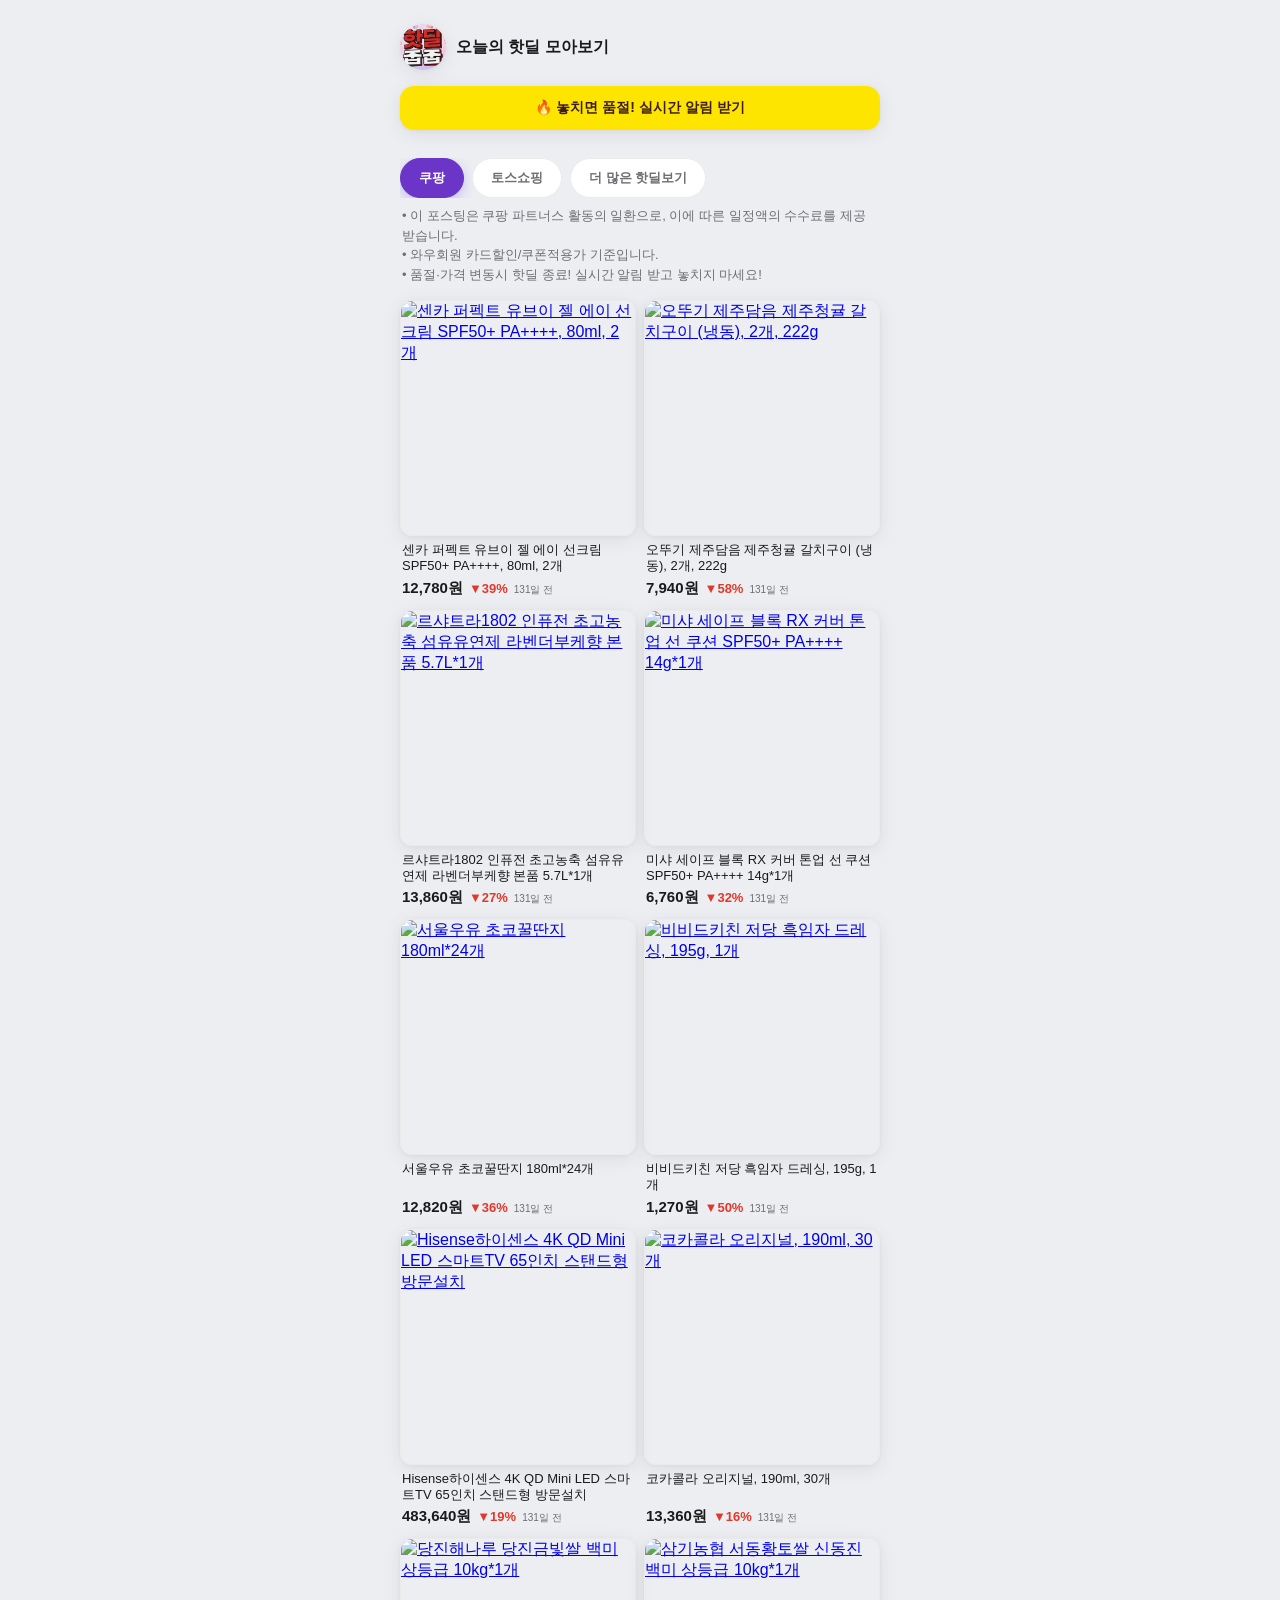
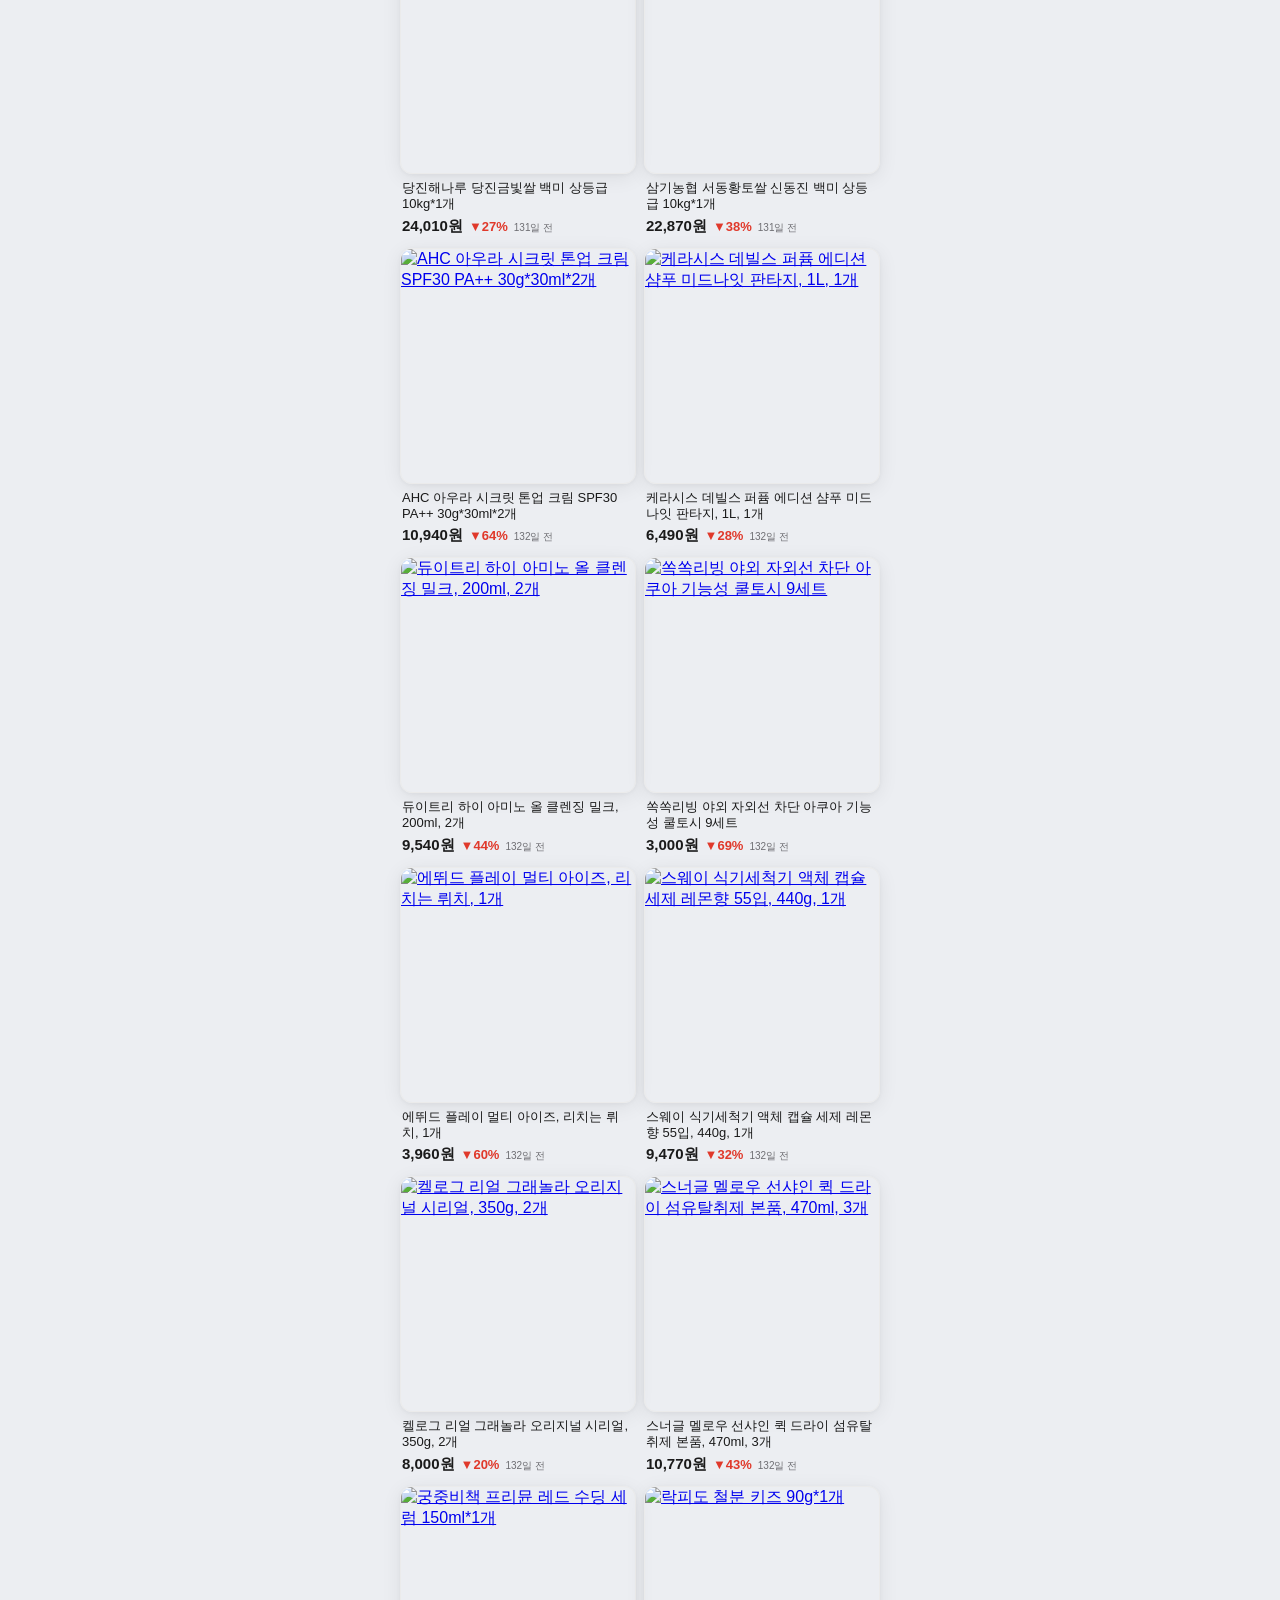
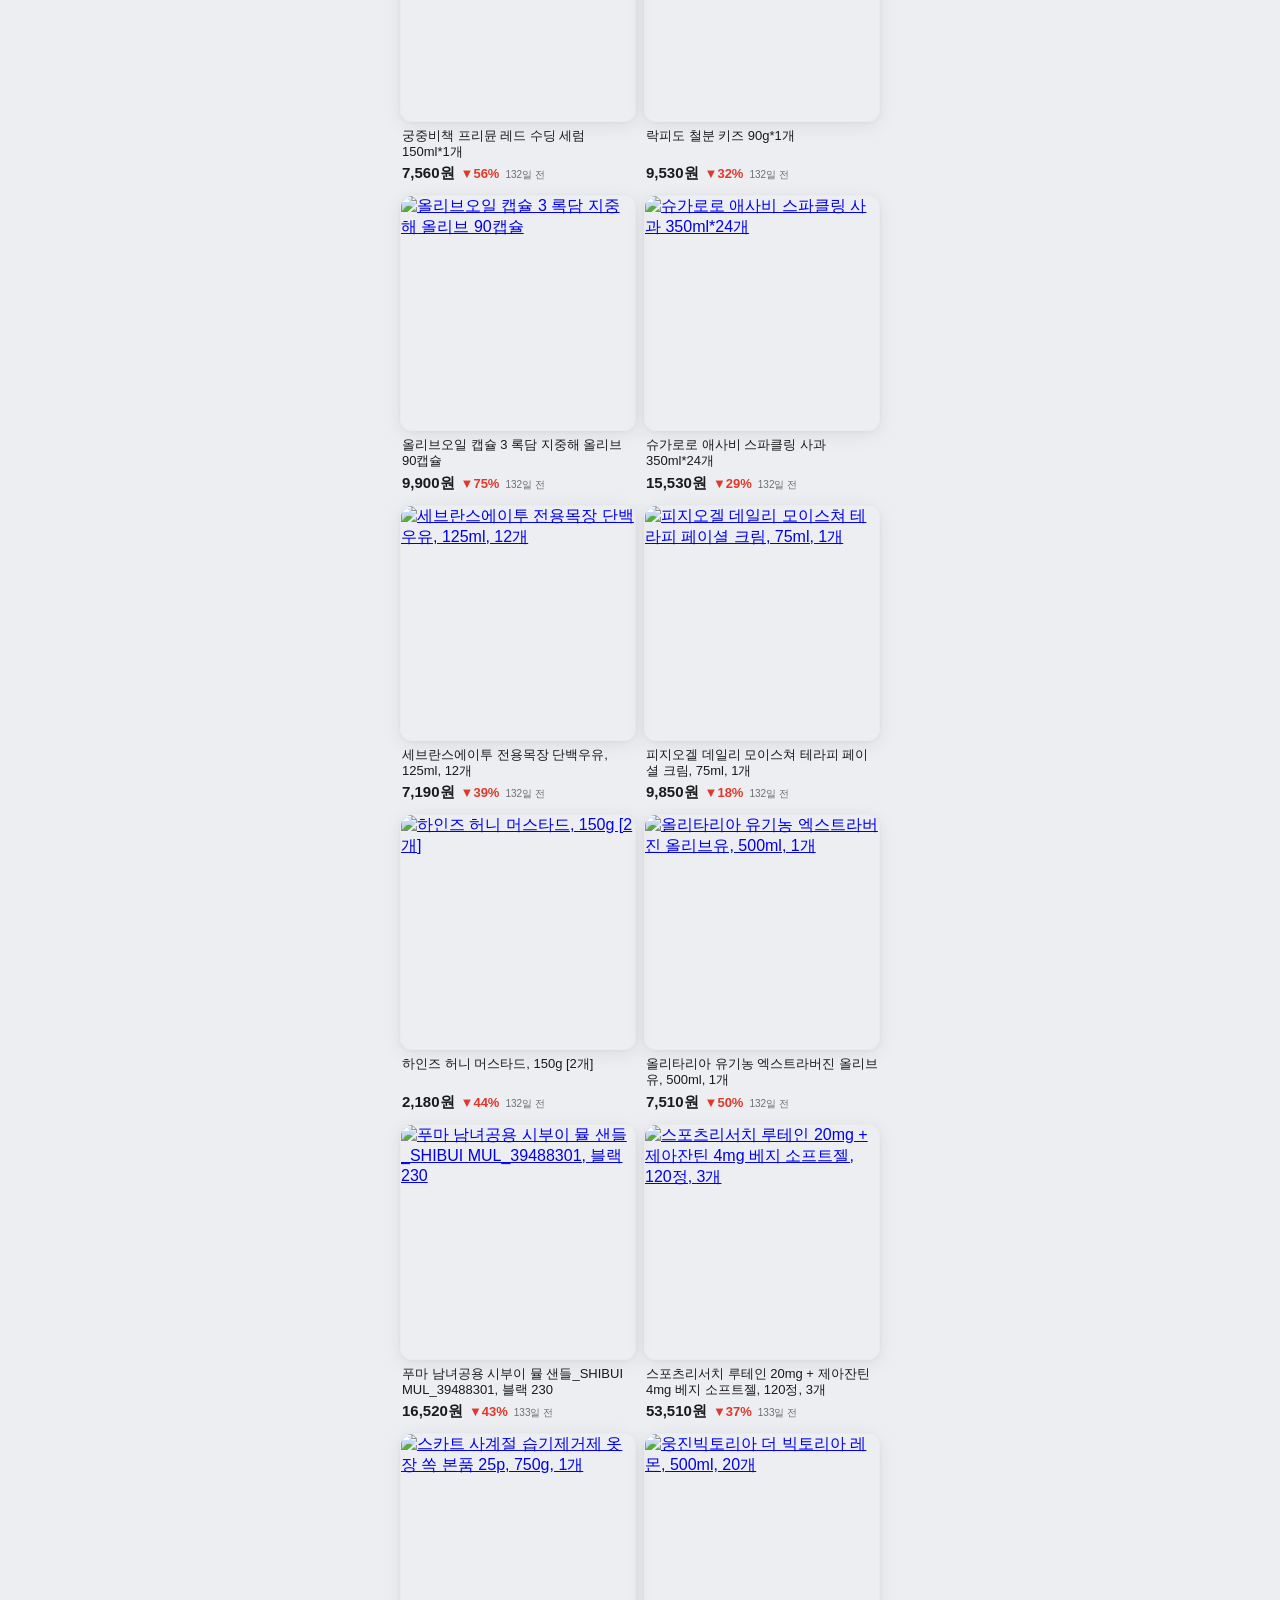
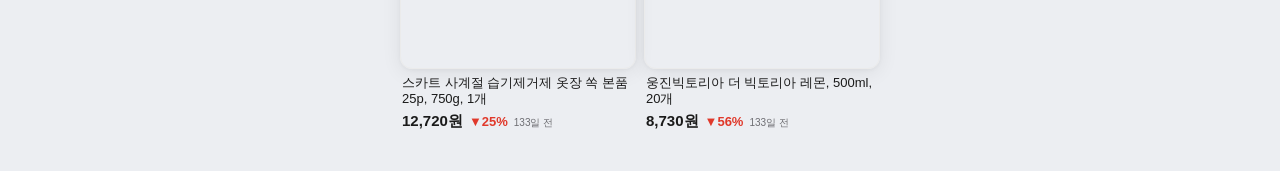
==== index.html @ 0407b3f1 "프로필 아바타 이미지 표시 안 되는 회귀 수정: sanitizeUrl이 상대경로 차단하던 문제 오늘 배포한 XSS 방어 함수(sanitizeUrl)가 절대 URL(http/http" ====
<!DOCTYPE html>
<html lang="ko">
<head>
<meta charset="UTF-8" />
<meta name="viewport" content="width=device-width, initial-scale=1" />
<script>
  // 카카오톡 인앱 브라우저는 target="_blank"를 무시하고 같은 화면에서 이동시켜, 상품 링크를
  // 눌렀다 돌아오면 링크트리가 아니라 토스/쿠팡 중간 페이지가 남아있는 문제가 있음(인앱 브라우저
  // 자체의 제약, target=_blank로는 해결 불가). 카톡 안에서 열렸으면 즉시 외부 브라우저로 이동시켜
  // 우회 — 외부 브라우저에서는 상품 링크가 정상적으로 새 탭에서 열려 이 페이지가 그대로 유지됨.
  (function () {
    var ua = navigator.userAgent.toLowerCase();
    if (ua.indexOf("kakaotalk") === -1) return;
    var url = location.href;
    if (/iphone|ipad|ipod/.test(ua)) {
      location.href = "kakaotalk://web/openExternal?url=" + encodeURIComponent(url);
    } else {
      location.href = "intent://" + url.replace(/^https?:\/\//, "") + "#Intent;scheme=https;end";
    }
  })();
</script>
<title>🔥 오늘의 핫딜 모아보기 🔥</title>
<meta name="description" content="품절·가격 변동시 핫딜 종료!" />
<meta name="google-site-verification" content="6t9J30u7yTvOGZKe74WqyAVfSh2fBE6YAcp54XRtedM" />
<meta property="og:type" content="website" />
<meta property="og:title" content="🔥 오늘의 핫딜 모아보기 🔥" />
<meta property="og:description" content="품절·가격 변동시 핫딜 종료!" />
<meta property="og:url" content="https://hotdeal-fairy.github.io/hotdeal/" />
<meta property="og:image" content="https://hotdeal-fairy.github.io/hotdeal/images/og-image.jpg?v=2" />
<!-- style.css 수정 시마다 ?v= 뒤 숫자를 올려 브라우저 캐시 무효화 (별도 빌드 단계가 없는 정적 사이트라 수동 관리) -->
<link rel="stylesheet" href="style.css?v=8" />
</head>
<body>

<main>
  <div class="profile" id="profile"></div>

  <div id="openchat"></div>

  <div id="banners"></div>

  <div class="mall-tabs" id="mall-tabs"></div>
  <p class="mall-disclosure" id="mall-disclosure"></p>
  <div id="products"></div>

  <p class="status" id="status" hidden>불러오는 중 문제가 발생했어요.</p>
</main>

<script>
  fetch("data.json")
    .then((res) => res.json())
    .then(render)
    .catch(() => {
      document.getElementById("status").hidden = false;
    });

  // data.json의 상품명 등은 카카오톡 채팅 원문에서 그대로 파싱된 값이라(운영자가 직접
  // 입력하는 값이 아님) 악의적인 참여자가 "<img src=x onerror=...>" 같은 마크업을 상품명에
  // 섞어 넣으면 그대로 innerHTML에 꽂혀 실행될 수 있었다(저장형 XSS) — 텍스트로 렌더링하는
  // 모든 사용자 유래 필드는 이 함수로 이스케이프한다.
  function escapeHtml(str) {
    return String(str ?? "").replace(/[&<>"']/g, (c) => (
      { "&": "&amp;", "<": "&lt;", ">": "&gt;", '"': "&quot;", "'": "&#39;" }[c]
    ));
  }

  // escapeHtml()은 HTML 특수문자만 막을 뿐 href/src에 들어가는 URL 스킴(javascript: 등)은
  // 막지 못한다 — data.json 값이 전부 외부(쿠팡/토스) 스크래핑 출처라 신뢰할 수 없는 입력으로
  // 취급해야 하므로, http(s):// 또는 프로토콜-상대(//)로 시작하는 값만 통과시키고 그 외(빈
  // 문자열 포함)는 빈 문자열로 치환한다(2026-07-24 전체 프로젝트 감사 중 발견, TW90 XSS
  // 수정의 잔여 갭). href/src에 쓸 때도 escapeHtml과 함께 적용해 속성 탈출까지 방어한다.
  function sanitizeUrl(url) {
    const s = String(url ?? "").trim();
    if (/^(https?:)?\/\//i.test(s)) return s; // 절대경로/프로토콜 상대경로
    if (/^[a-zA-Z][a-zA-Z0-9+.-]*:/.test(s)) return ""; // javascript:/data: 등 위험 스킴 차단
    return s; // 스킴 없는 상대경로("images/profile.jpg" 등, 프로필 아바타 전용)는 안전하므로 허용
  }

  function formatRelativeTime(ts) {
    const diffMin = (Date.now() / 1000 - ts) / 60;
    if (diffMin < 1) return "방금";
    if (diffMin < 60) return `${Math.floor(diffMin)}분 전`;
    const diffHour = diffMin / 60;
    if (diffHour < 24) return `${Math.floor(diffHour)}시간 전`;
    return `${Math.floor(diffHour / 24)}일 전`;
  }

  function render(data) {
    if (data.theme?.accent) {
      document.documentElement.style.setProperty("--accent", data.theme.accent);
    }

    const p = data.profile ?? {};
    document.getElementById("profile").innerHTML = `
      ${
        p.avatar
          ? `<div class="profile-avatar"><img src="${escapeHtml(sanitizeUrl(p.avatar))}" alt="${escapeHtml(p.name)}" /></div>`
          : ""
      }
      <div class="profile-text">
        <h1>${escapeHtml(p.name)}${p.bio ? ` | ${escapeHtml(p.bio)}` : ""}</h1>
      </div>
    `;

    // 오픈채팅방 공지/고정메시지에만 "?src=oc"가 붙은 링크를 걸어두면, 그 채팅방 안에서
    // 들어온 방문자에게는 "이미 있는 채팅방 참여" 버튼을 다시 보여주지 않는다. 그 외
    // 경로(인스타 프로필 등)는 표식 없는 기본 URL을 쓰므로 버튼이 그대로 노출된다.
    const fromOpenChat = new URLSearchParams(location.search).get("src") === "oc";
    const oc = data.openChat ?? {};
    document.getElementById("openchat").innerHTML =
      oc.url && !fromOpenChat
        ? `
        <a class="openchat-button" href="${escapeHtml(sanitizeUrl(oc.url))}" target="_blank" rel="noopener">
          ${escapeHtml(oc.icon ?? "💬")} ${escapeHtml(oc.title ?? "오픈채팅방 참여하기")}
        </a>
      `
        : "";

    document.getElementById("banners").innerHTML = `
      <div class="banner-list">
        ${(data.banners ?? [])
          .map(
            (banner, i) => `
              <a class="banner-card banner-c${(i % 3) + 1}" href="${escapeHtml(sanitizeUrl(banner.url))}" target="_blank" rel="noopener">
                <strong>${escapeHtml(banner.title)}</strong>
                <small>${escapeHtml(banner.description)}</small>
              </a>
            `
          )
          .join("")}
      </div>
    `;

    const malls = data.malls ?? [];

    document.getElementById("mall-tabs").innerHTML = malls
      .map(
        (mall, i) => `
          <button class="mall-tab-btn${i === 0 ? " active" : ""}" data-mall="${escapeHtml(mall.id)}">
            ${escapeHtml(mall.name)}
          </button>
        `
      )
      .join("");

    document.getElementById("mall-tabs").addEventListener("click", (e) => {
      const btn = e.target.closest(".mall-tab-btn");
      if (!btn) return;
      document
        .querySelectorAll(".mall-tab-btn")
        .forEach((b) => b.classList.toggle("active", b === btn));
      renderMall(malls.find((m) => m.id === btn.dataset.mall));
    });

    function renderMall(mall) {
      if (!mall) return;
      document.getElementById("mall-disclosure").textContent = mall.disclosure ?? "";
      document.getElementById("products").innerHTML = `
        <div class="products-grid">
          ${(mall.products ?? [])
            .map(
              (product) => `
              <div class="product-card">
                <a href="${escapeHtml(sanitizeUrl(product.url))}" target="_blank" rel="noopener">
                  <img src="${escapeHtml(sanitizeUrl(product.image))}" alt="${escapeHtml(product.name)}" loading="lazy" referrerpolicy="no-referrer" />
                </a>
                <p class="product-name">${escapeHtml(product.name)}</p>
                <p class="product-price-row">
                  <span class="product-price">${escapeHtml(product.price)}</span>
                  ${
                    product.discount_rate != null
                      ? `<span class="product-discount">▼${escapeHtml(product.discount_rate)}%</span>`
                      : ""
                  }
                  ${
                    product.priceAt
                      ? `<span class="product-price-at">${formatRelativeTime(product._ts)}</span>`
                      : ""
                  }
                </p>
              </div>
            `
            )
            .join("")}
        </div>
      `;
    }

    renderMall(malls[0]);
  }
</script>

<script data-goatcounter="https://hotdeal.goatcounter.com/count" async src="//gc.zgo.at/count.js"></script>
</body>
</html>
---- style.css ----
:root {
  --accent: #6c5ce7;
  --accent-light: #9b59f5;
  --accent-bg: #f0e8ff;
  --yellow: #fee500;
  --yellow-text: #3c1e1e;
  --bg: #eceef2;
  --card-bg: #ffffff;
  --text: #1a1a1a;
  --text-muted: #6e6e73;
  --border: #ebebeb;
  --card-shadow: 0 4px 20px rgba(0, 0, 0, 0.07), 0 1px 4px rgba(0, 0, 0, 0.04);
  --banner-c1: #d97706;
  --banner-c2: #0d9488;
  --banner-c3: #db2777;
  /* 가격은 theme.accent(브랜드색, 상품마다 달라질 수 있음)에 기대지 않고 --text를 그대로
     써서 라이트/다크 어디서나 항상 고대비를 보장한다 — 할인율만 별도 강조색(--discount)을
     쓴다. 라이트/다크 각각 배경 대비가 확보된 색을 별도로 지정(단일 색으로는 두 배경 모두
     만족 못 함, 예: theme.accent #6B35C8는 어두운 카드 배경에서 거의 안 보였음) */
  --discount: #e0392b;
}

@media (prefers-color-scheme: dark) {
  :root {
    --accent-bg: #2a2140;
    --bg: #0e0e10;
    --card-bg: #1c1c1e;
    --text: #f5f5f7;
    --text-muted: #a1a1a6;
    --border: #2c2c2e;
    --card-shadow: 0 4px 20px rgba(0, 0, 0, 0.35), 0 1px 4px rgba(0, 0, 0, 0.2);
    --discount: #ff6b5e;
  }
}

* {
  box-sizing: border-box;
}

body {
  margin: 0;
  min-height: 100vh;
  background: var(--bg);
  color: var(--text);
  font-family: -apple-system, BlinkMacSystemFont, "Apple SD Gothic Neo", "Segoe UI", Pretendard,
    "Noto Sans KR", sans-serif;
  display: flex;
  justify-content: center;
  padding: 24px 16px 40px;
}

main {
  width: 100%;
  max-width: 480px;
}

.profile {
  display: flex;
  align-items: center;
  gap: 10px;
  text-align: left;
  margin-bottom: 16px;
}

.profile-avatar {
  width: 46px;
  height: 46px;
  flex-shrink: 0;
  border-radius: 50%;
  overflow: hidden;
  box-shadow: var(--card-shadow);
}

.profile-avatar img {
  width: 100%;
  height: 100%;
  object-fit: cover;
  display: block;
}

.profile-text {
  flex: 1;
  min-width: 0;
}

.profile h1 {
  font-size: 16px;
  margin: 0;
  font-weight: 700;
  white-space: nowrap;
  overflow: hidden;
  text-overflow: ellipsis;
}

@keyframes cta-breathe {
  0%,
  100% {
    box-shadow: 0 0 0 0 rgba(254, 229, 0, 0.55);
  }
  60% {
    box-shadow: 0 0 0 6px rgba(254, 229, 0, 0);
  }
}

.openchat-button {
  display: flex;
  align-items: center;
  justify-content: center;
  gap: 6px;
  padding: 13px;
  margin-bottom: 12px;
  background: var(--yellow);
  color: var(--yellow-text);
  font-size: 14px;
  font-weight: 700;
  border-radius: 14px;
  text-decoration: none;
  box-shadow: var(--card-shadow);
  transition: transform 0.15s ease;
  animation: cta-breathe 2.2s ease-out infinite;
}

.openchat-button:hover {
  transform: translateY(-2px);
}

.banner-list {
  display: flex;
  flex-direction: column;
  gap: 8px;
  margin-bottom: 16px;
}

.banner-card {
  display: block;
  padding: 10px 14px;
  background: var(--card-bg);
  border-radius: 14px;
  box-shadow: var(--card-shadow);
  border: 1px solid var(--border);
  text-decoration: none;
  color: var(--text);
  border-left: 4px solid var(--accent);
  transition: transform 0.15s ease;
}

.banner-card.banner-c1 {
  border-left-color: var(--banner-c1);
}

.banner-card.banner-c2 {
  border-left-color: var(--banner-c2);
}

.banner-card.banner-c3 {
  border-left-color: var(--banner-c3);
}

.banner-card:hover {
  transform: translateY(-2px);
}

.banner-card strong {
  display: block;
  font-size: 13px;
  font-weight: 700;
  white-space: nowrap;
  overflow: hidden;
  text-overflow: ellipsis;
}

.banner-card small {
  display: block;
  color: var(--text-muted);
  font-size: 11px;
  margin-top: 2px;
  white-space: nowrap;
  overflow: hidden;
  text-overflow: ellipsis;
}

.mall-tabs {
  display: flex;
  gap: 8px;
  margin: 12px 0 0;
  overflow-x: auto;
}

.mall-tab-btn {
  flex-shrink: 0;
  min-height: 40px;
  padding: 0 18px;
  display: inline-flex;
  align-items: center;
  justify-content: center;
  font-size: 13px;
  font-weight: 700;
  color: var(--text-muted);
  background: var(--card-bg);
  border: 1.5px solid var(--border);
  border-radius: 20px;
  cursor: pointer;
  white-space: nowrap;
  font-family: inherit;
  transition: all 0.15s ease;
}

.mall-tab-btn:active {
  transform: scale(0.97);
}

.mall-tab-btn.active {
  color: #fff;
  background: var(--accent);
  border-color: var(--accent);
  box-shadow: 0 4px 12px rgba(108, 92, 231, 0.3);
}

.mall-disclosure {
  font-size: 13px;
  line-height: 1.5;
  color: var(--text-muted);
  margin: 8px 2px 0;
  min-height: 14px;
  white-space: pre-line;
}

.products-grid {
  display: grid;
  grid-template-columns: repeat(2, 1fr);
  column-gap: 8px;
  row-gap: 12px;
  margin-top: 16px;
}

.product-card {
  /* Grid가 같은 행의 카드 높이를 제일 큰 카드에 맞춰 늘리는데(기본 stretch), 늘어난 만큼을
     상품명 영역(flex: 1, 아래)이 흡수하게 해 가격 줄이 항상 그 행의 가장 큰 카드 기준으로
     같은 높이에서 시작하게 한다 — 한 줄짜리 이름끼리만 있는 행은 아예 늘어나지 않아 여백도
     생기지 않는다(행 단위로만 맞추고 페이지 전체에 고정 높이를 강제하지 않음). */
  display: flex;
  flex-direction: column;
}

.product-card a {
  display: block;
  aspect-ratio: 1 / 1;
  border-radius: 12px;
  overflow: hidden;
  box-shadow: var(--card-shadow);
  border: 1px solid var(--border);
}

.product-card img {
  width: 100%;
  height: 100%;
  object-fit: cover;
  display: block;
  transition: transform 0.2s ease;
}

.product-card a:hover img {
  transform: scale(1.04);
}

.product-name {
  margin: 6px 2px 0;
  font-size: 13px;
  font-weight: 500;
  line-height: 1.25;
  flex: 1;
  display: -webkit-box;
  -webkit-line-clamp: 2;
  -webkit-box-orient: vertical;
  overflow: hidden;
}

.product-price-row {
  display: flex;
  flex-wrap: wrap;
  align-items: baseline;
  gap: 2px 6px;
  margin: 4px 2px 0;
}

.product-price {
  font-size: 15px;
  color: var(--text);
  font-weight: 800;
  white-space: nowrap;
}

.product-discount {
  font-size: 13px;
  color: var(--discount);
  font-weight: 800;
  white-space: nowrap;
}

.product-price-at {
  font-size: 10px;
  color: var(--text-muted);
  font-weight: 400;
  white-space: nowrap;
}

.status {
  text-align: center;
  color: var(--text-muted);
  font-size: 14px;
  margin-top: 40px;
}
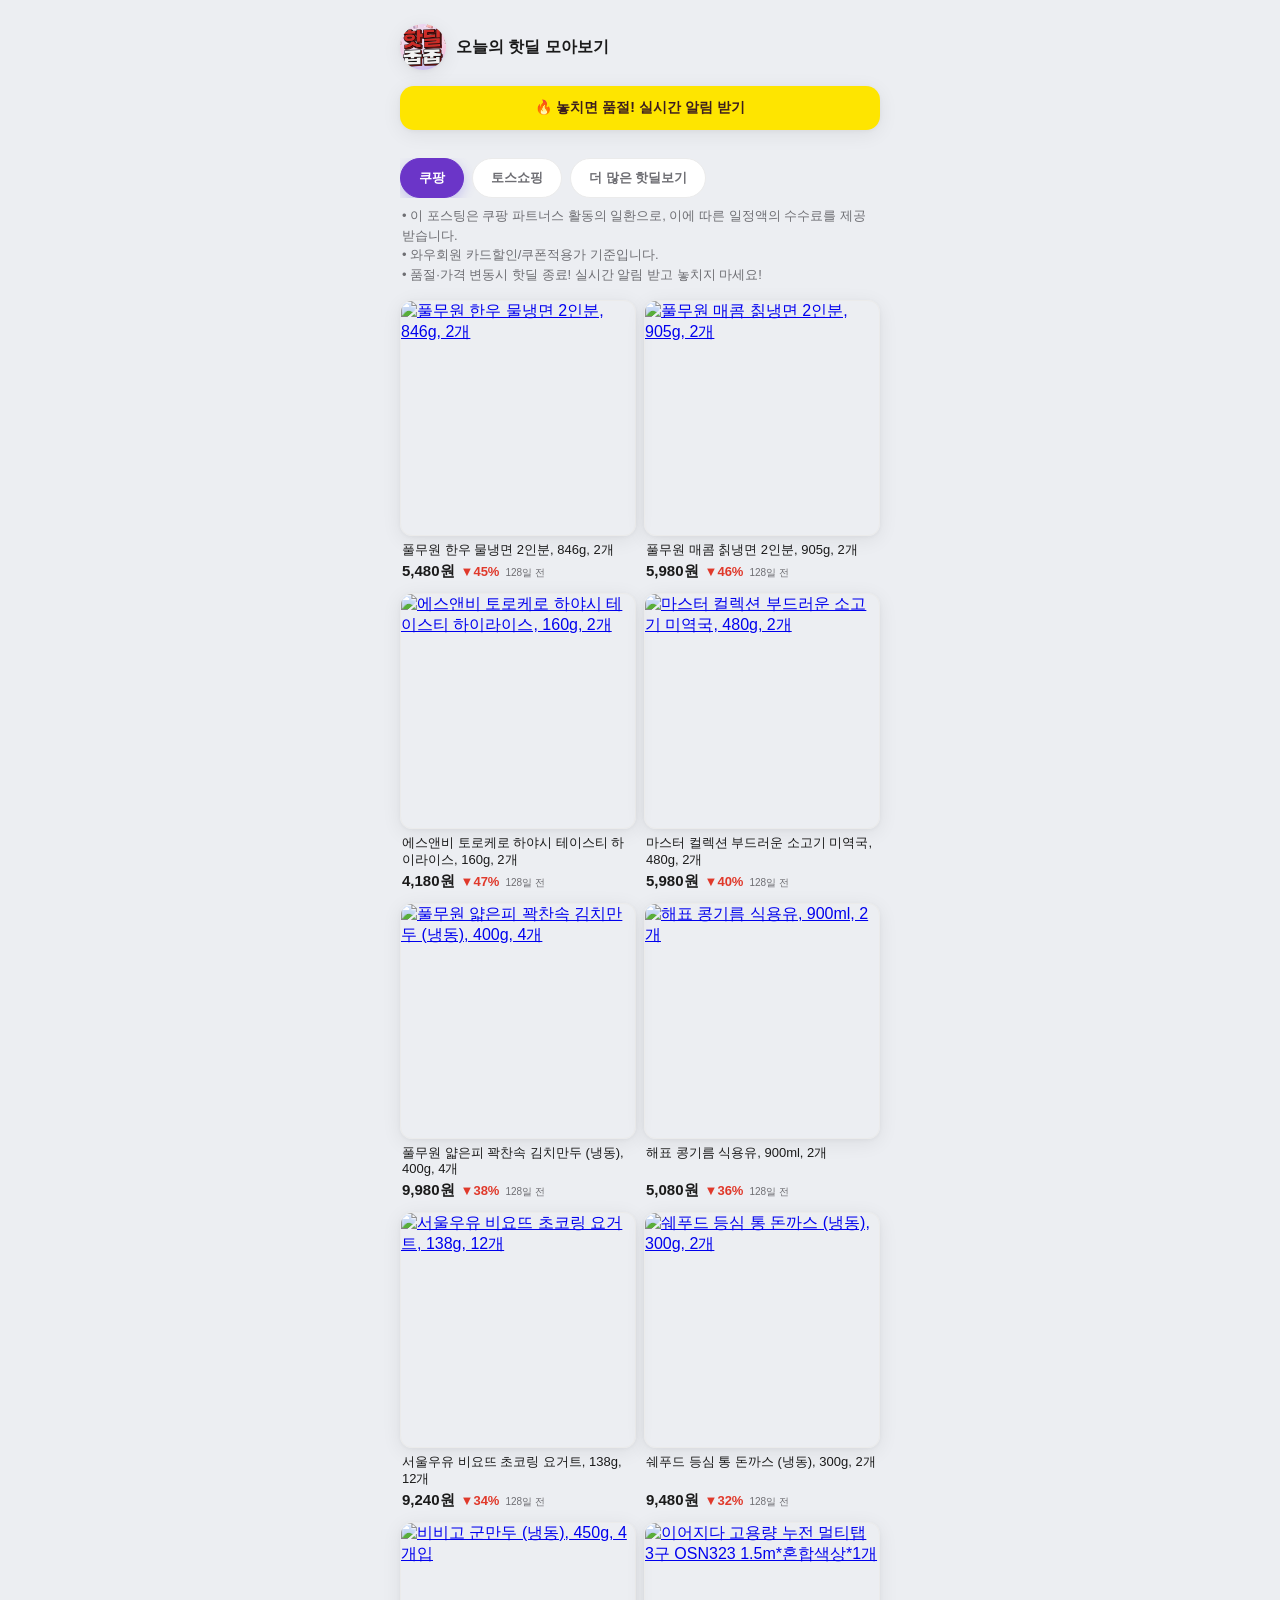
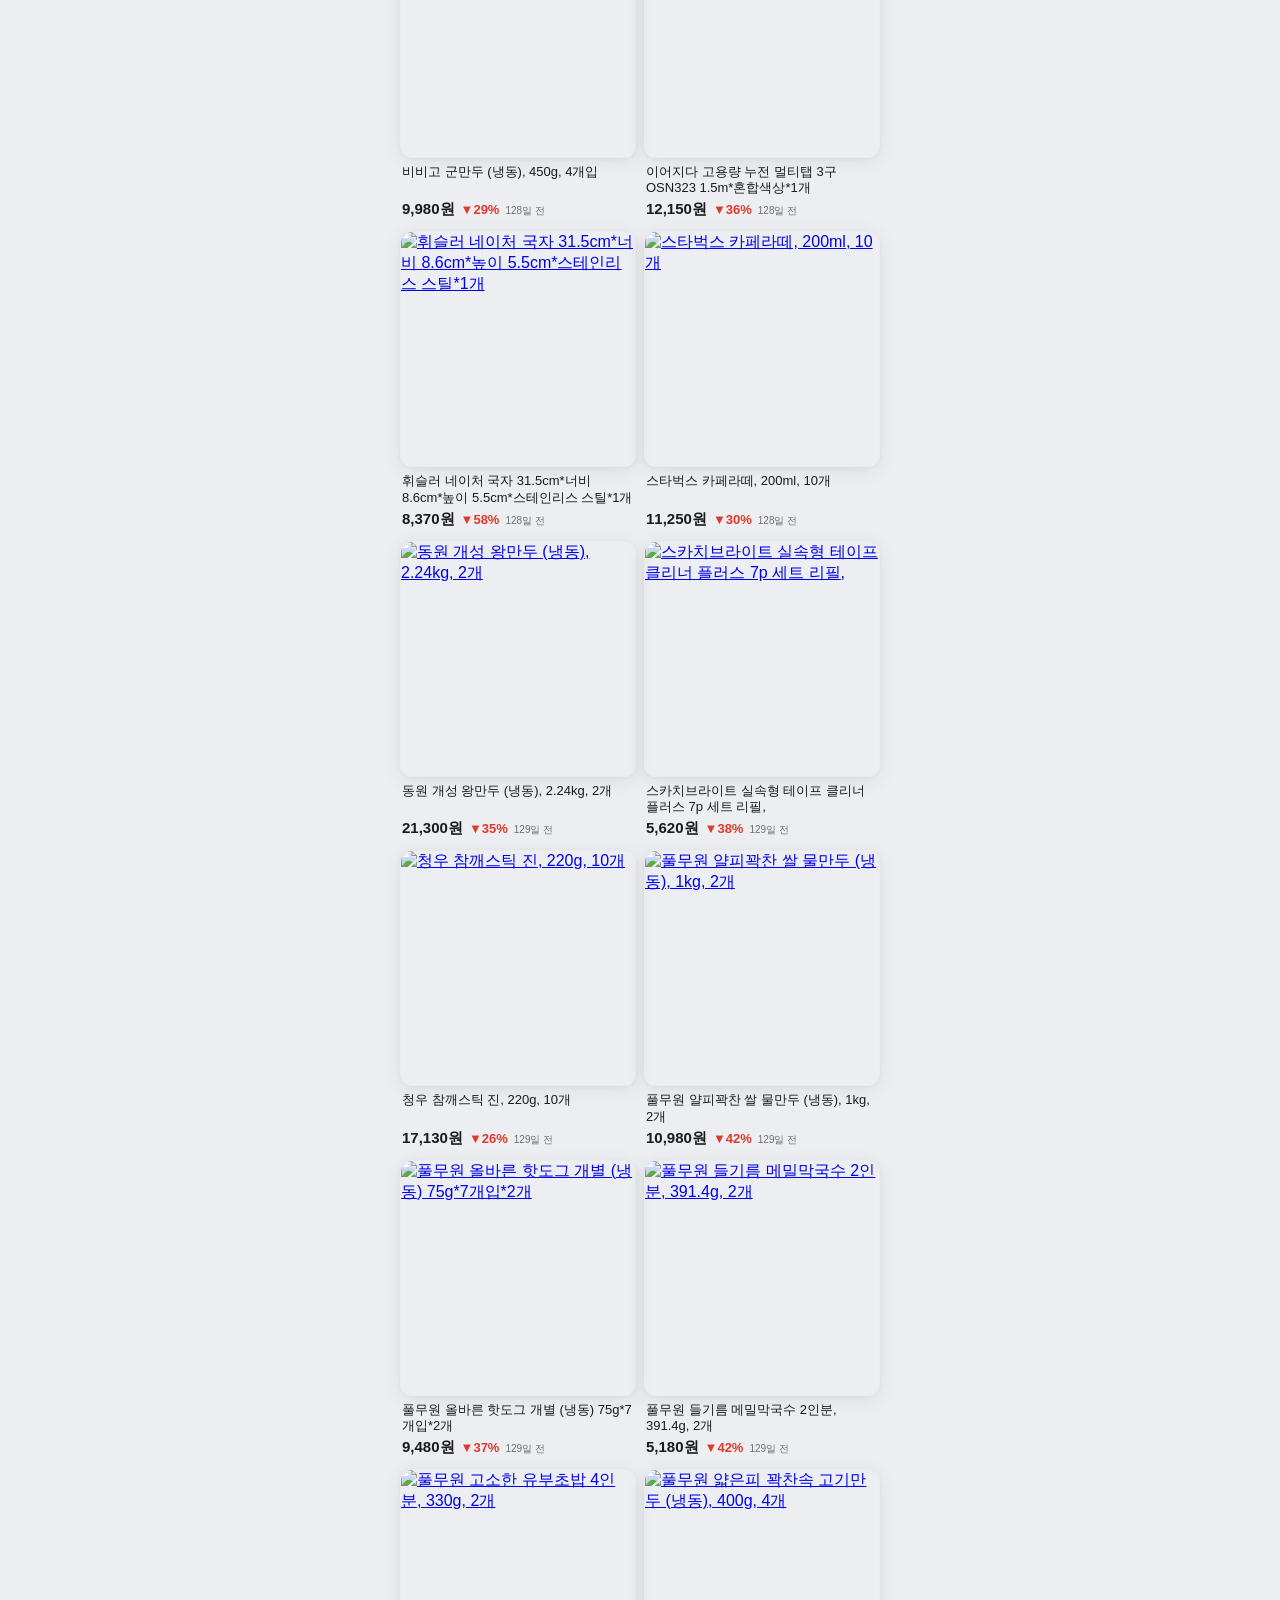
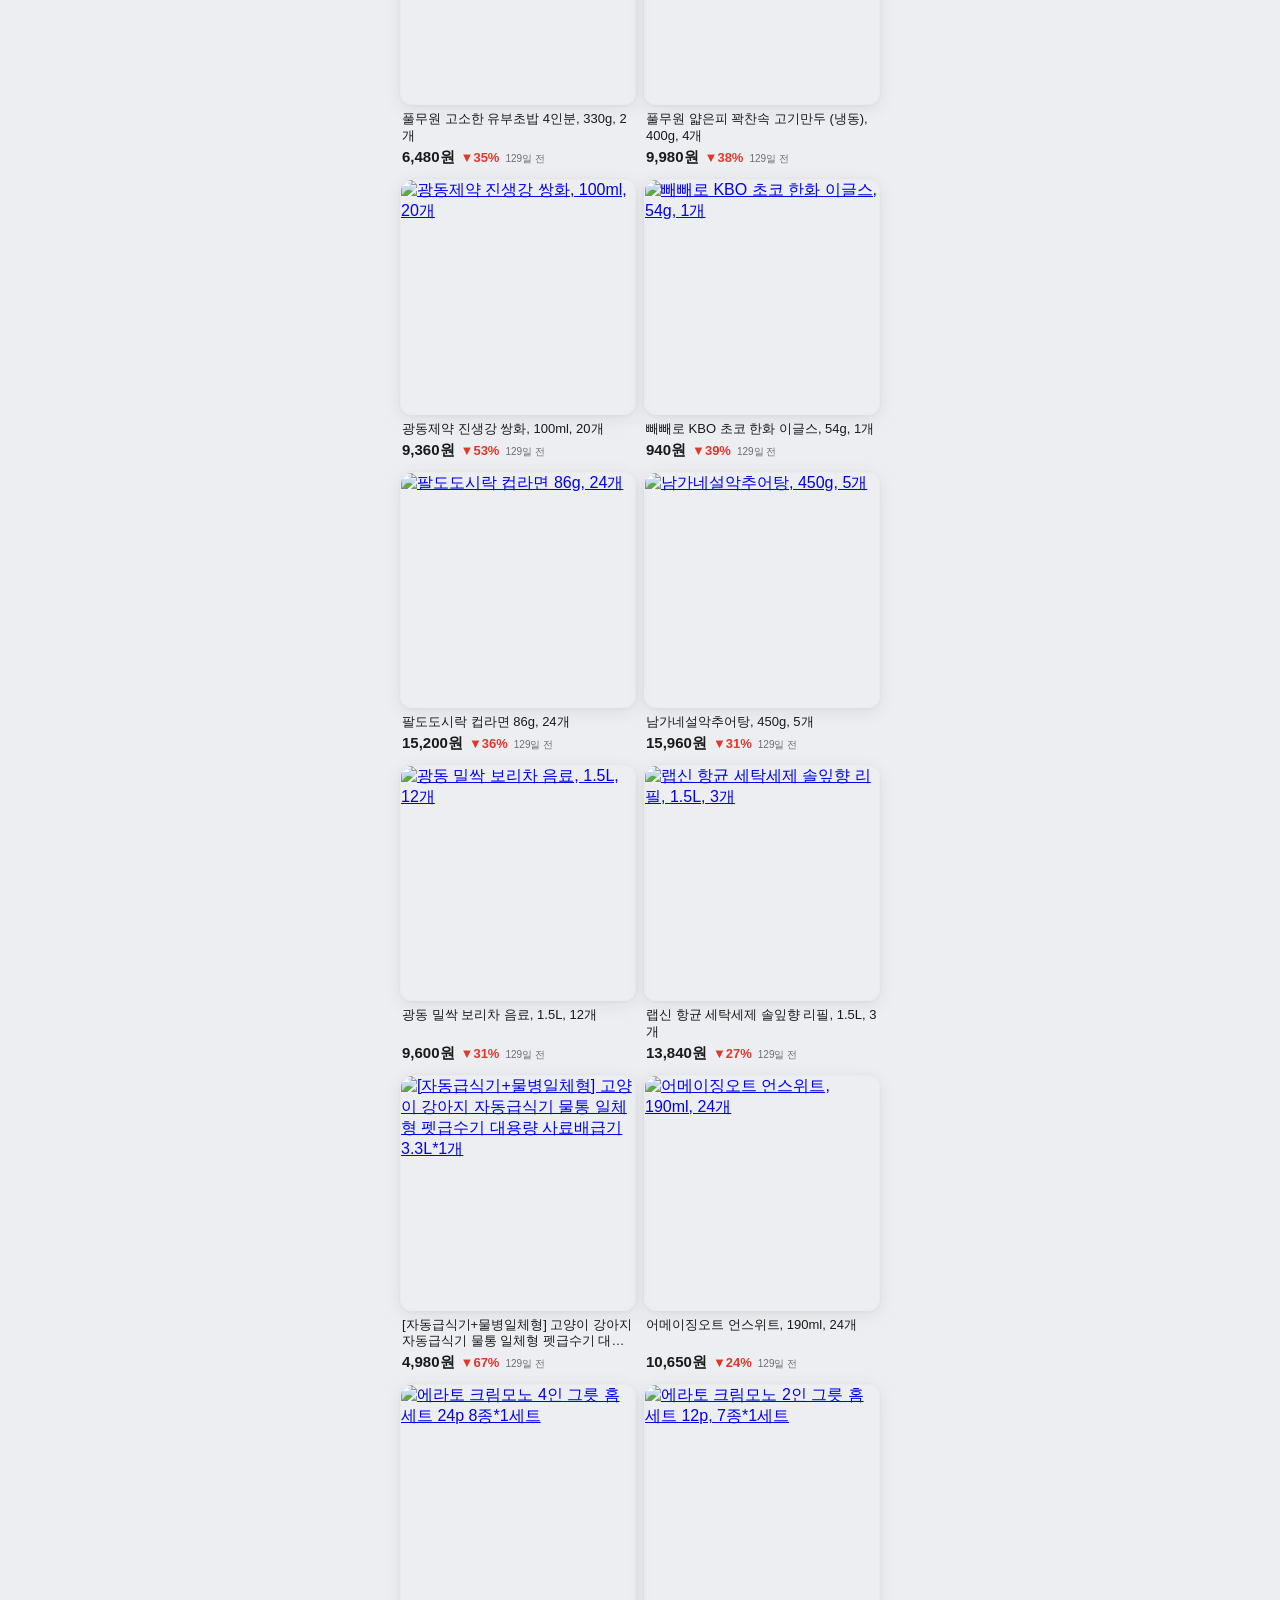
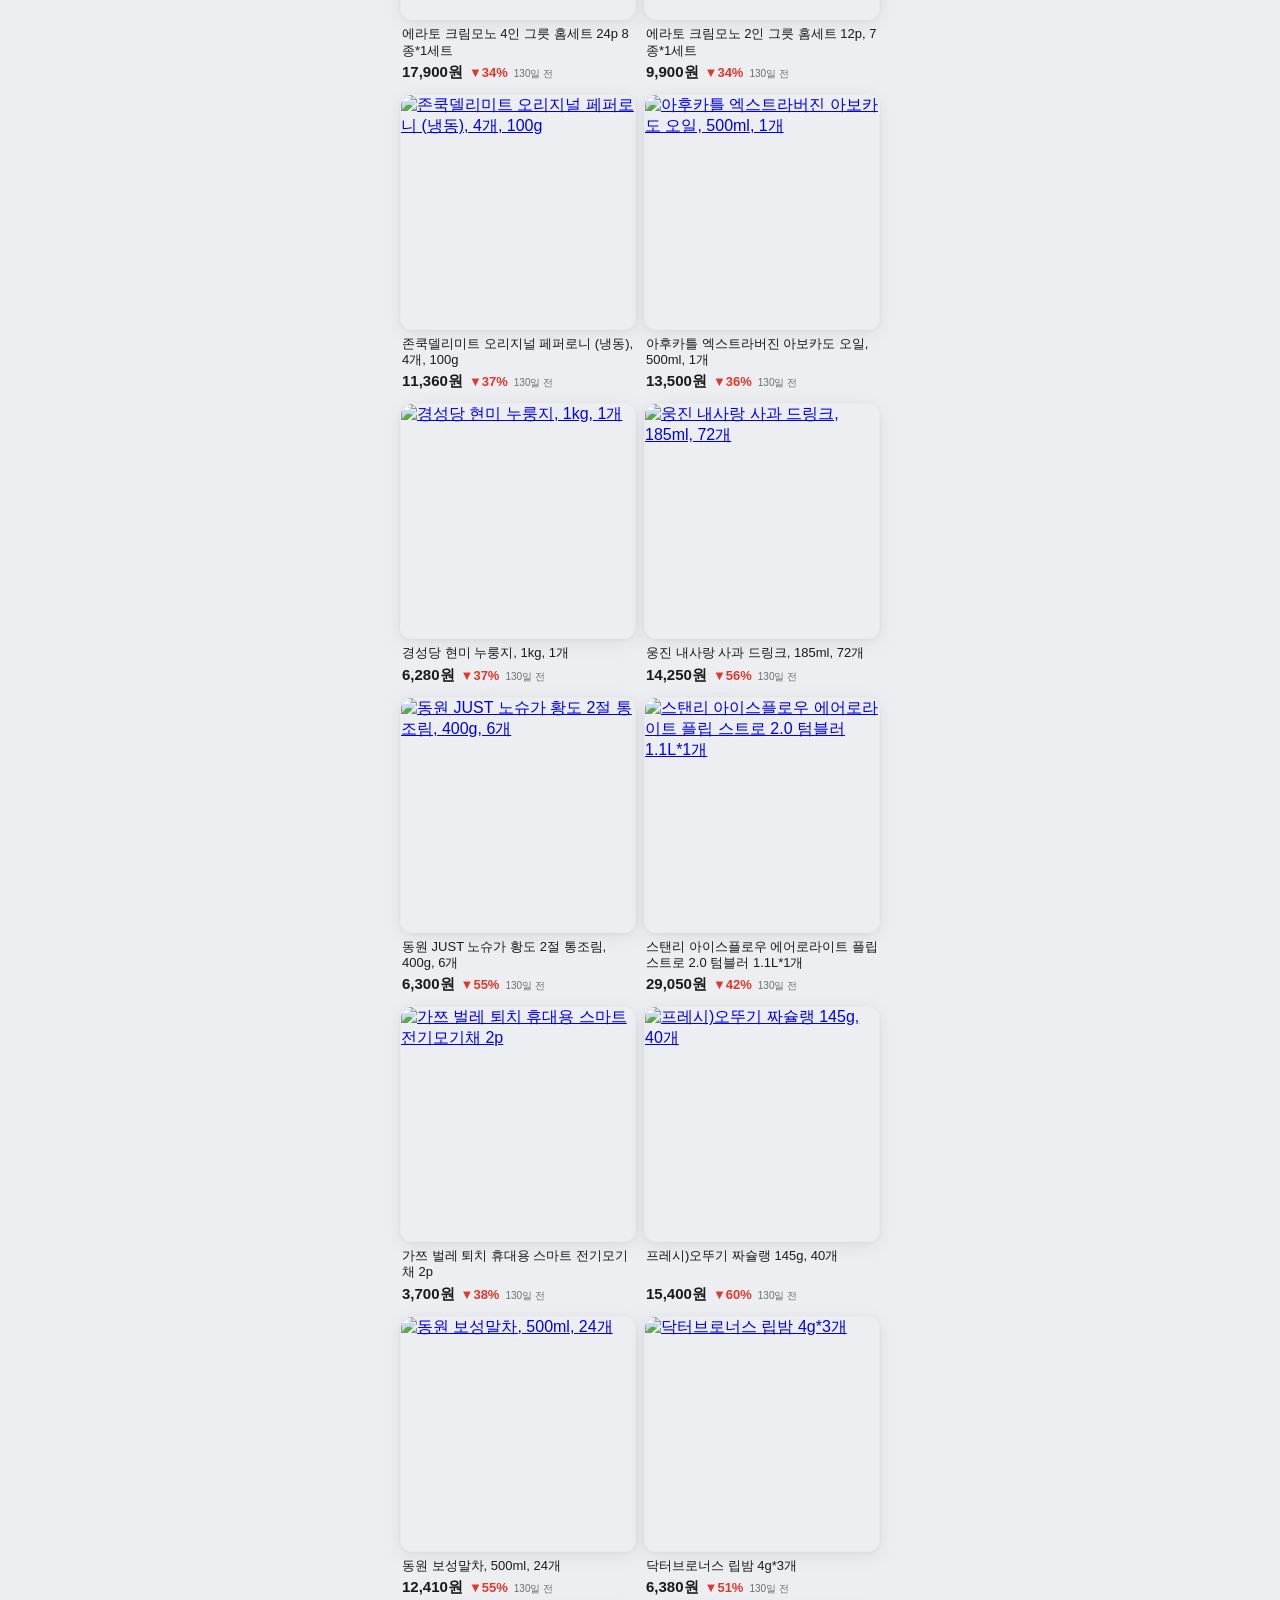
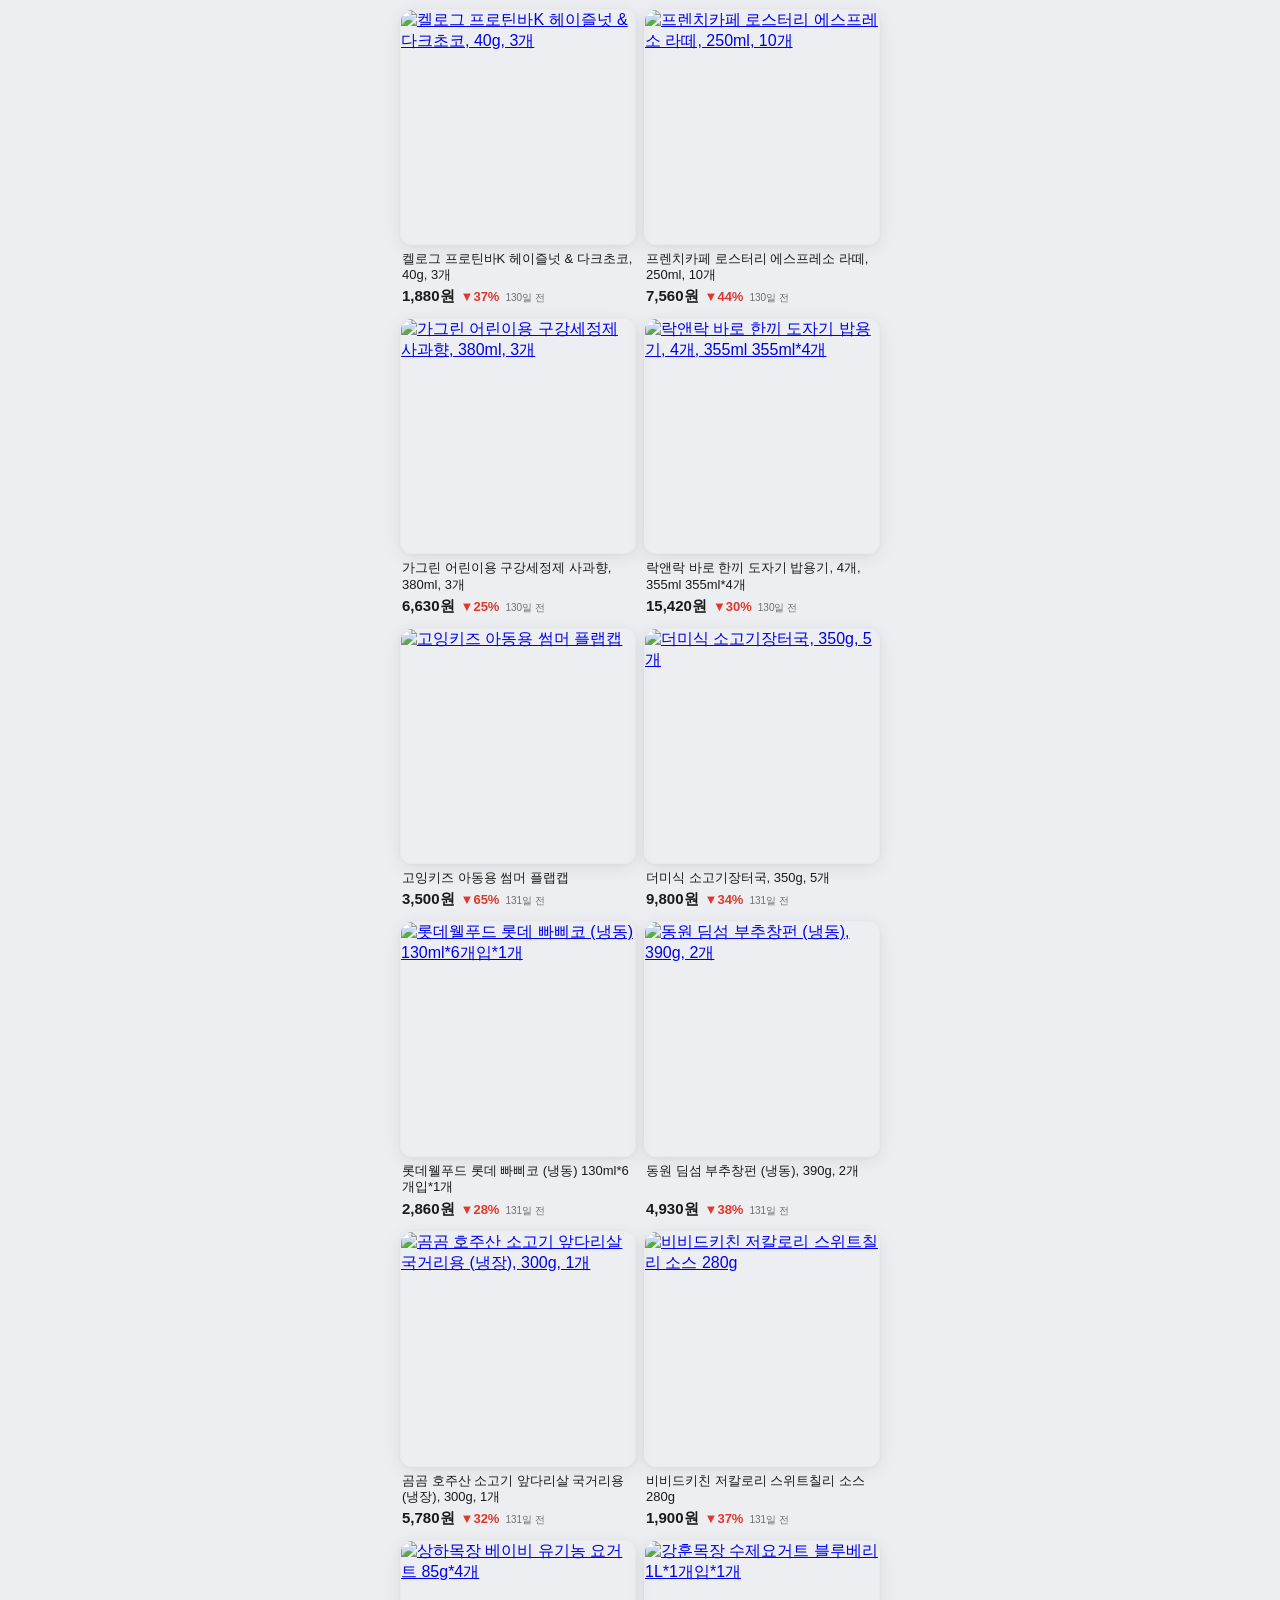
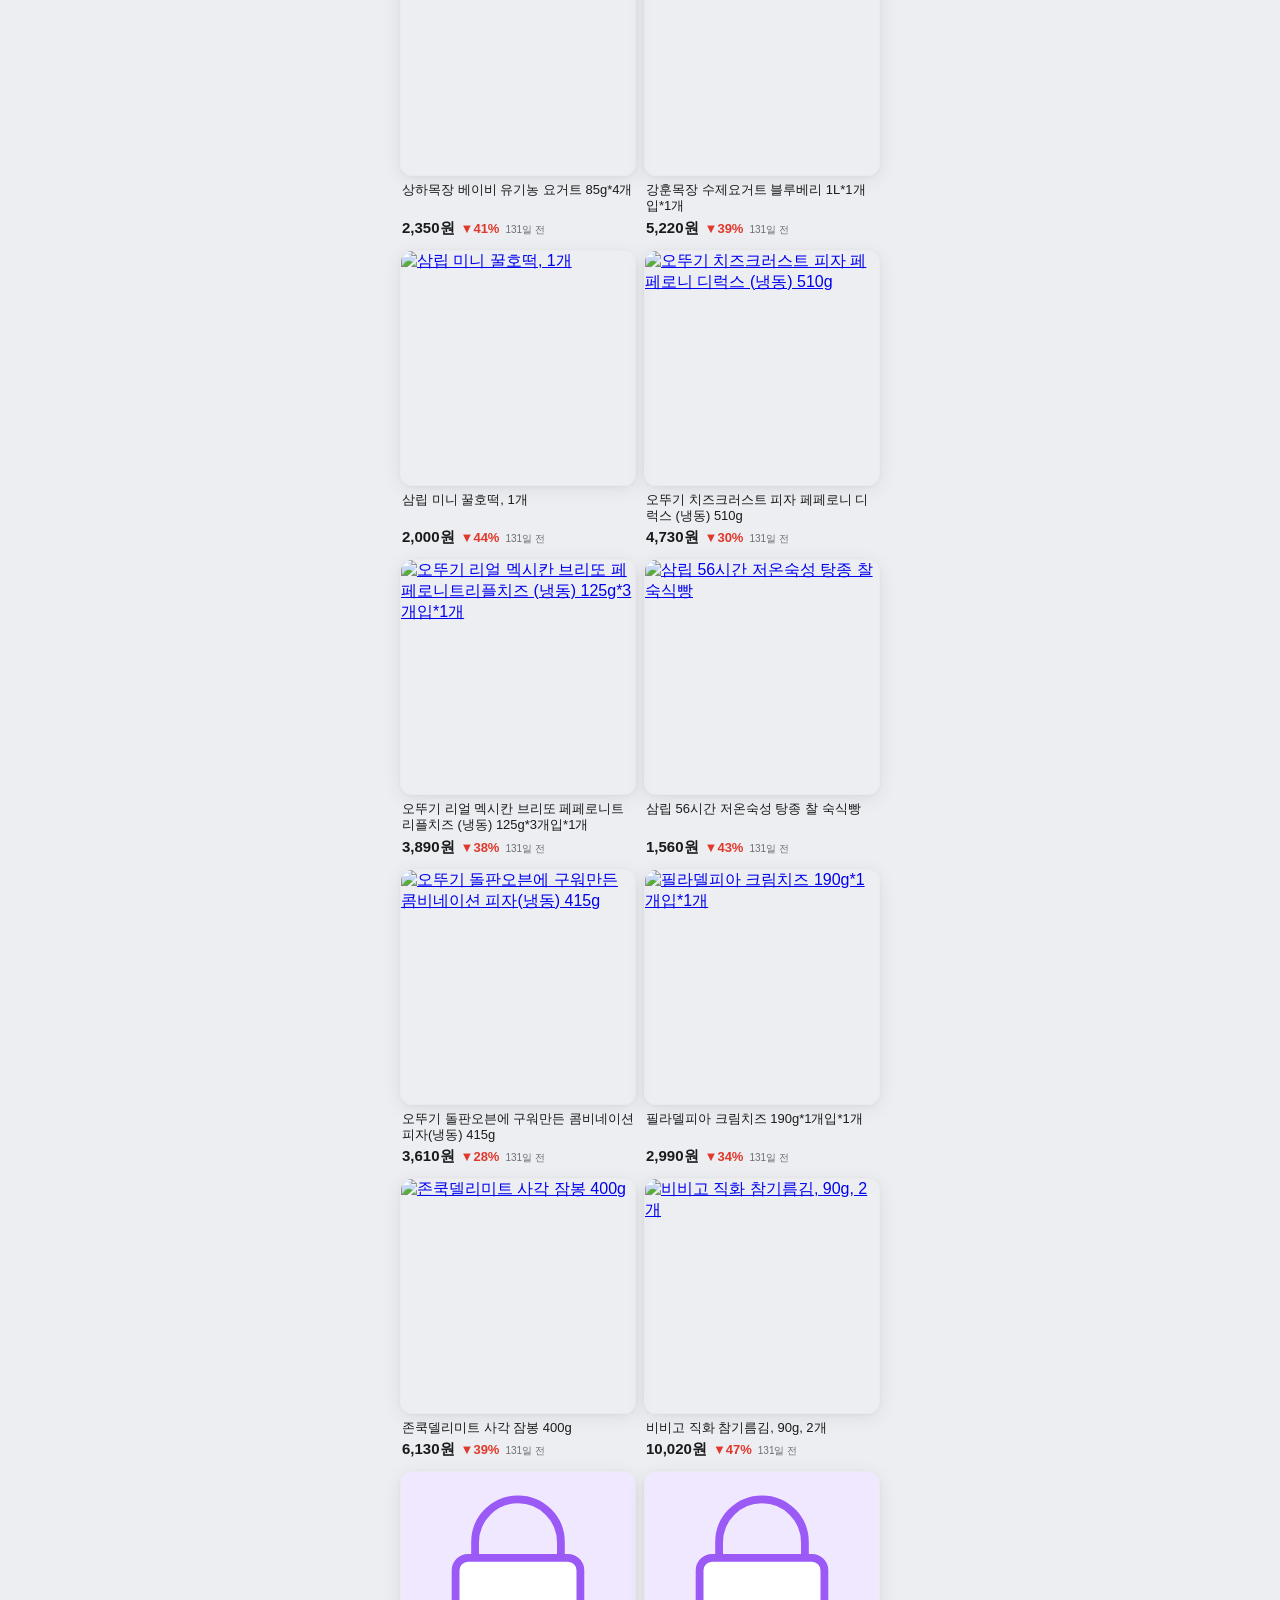
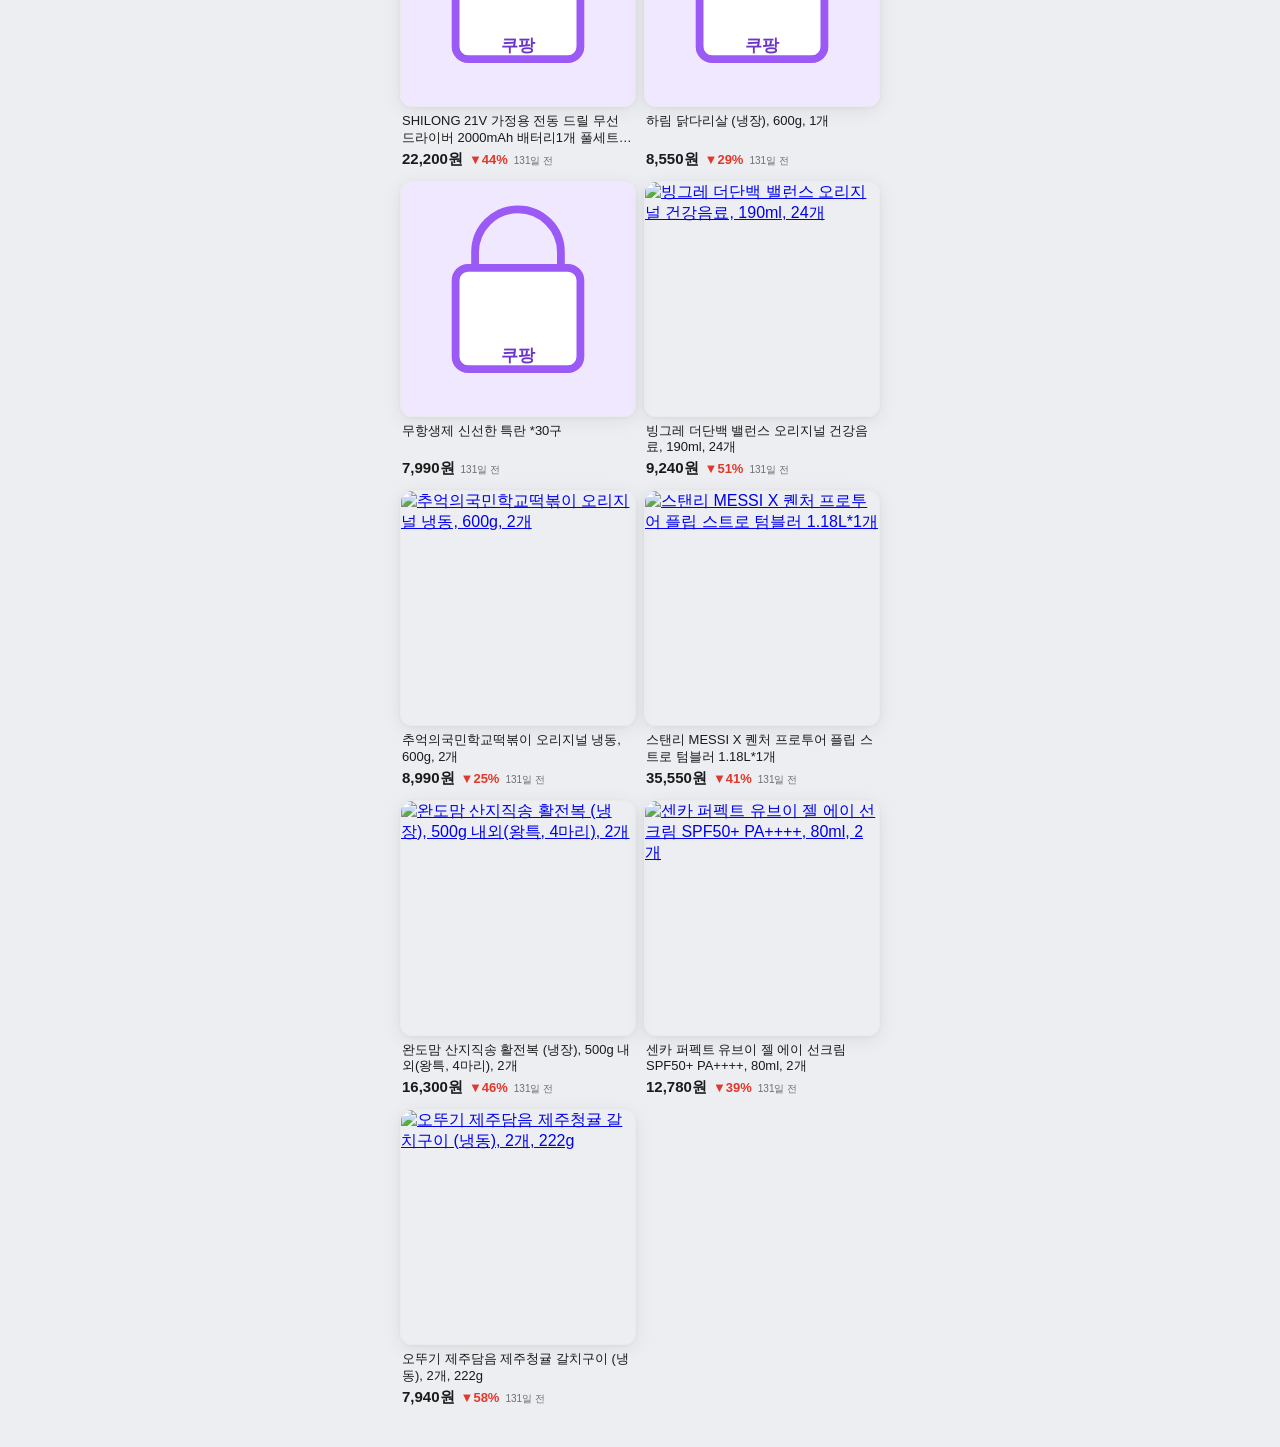
==== commit 24f0af02: "탭별 딥링크 지원(?mall=<id>) 추가 URL이 항상 메인(쿠팡) 탭으로만 열려 탭별 공유 링크가 없던 문제 해소. 파라미터 값은 malls 배열 id와 정확 일치 비교에만 " ====
--- a/index.html
+++ b/index.html
@@ -133,10 +133,16 @@
 
     const malls = data.malls ?? [];
 
+    // ?mall=toss 같은 쿼리 파라미터로 특정 몰 탭을 바로 열 수 있게 함(탭별 공유 링크 지원).
+    // 파라미터 값은 화면에 그리지 않고 malls 배열의 id와 정확히 일치하는지 찾는 용도로만 쓰므로
+    // 렌더링 경로로 노출되지 않는다. 일치하는 게 없으면 기존처럼 malls[0]로 폴백.
+    const requestedMallId = new URLSearchParams(location.search).get("mall");
+    const initialMall = malls.find((m) => m.id === requestedMallId) ?? malls[0];
+
     document.getElementById("mall-tabs").innerHTML = malls
       .map(
-        (mall, i) => `
-          <button class="mall-tab-btn${i === 0 ? " active" : ""}" data-mall="${escapeHtml(mall.id)}">
+        (mall) => `
+          <button class="mall-tab-btn${mall === initialMall ? " active" : ""}" data-mall="${escapeHtml(mall.id)}">
             ${escapeHtml(mall.name)}
           </button>
         `
@@ -186,7 +192,7 @@
       `;
     }
 
-    renderMall(malls[0]);
+    renderMall(initialMall);
   }
 </script>
 
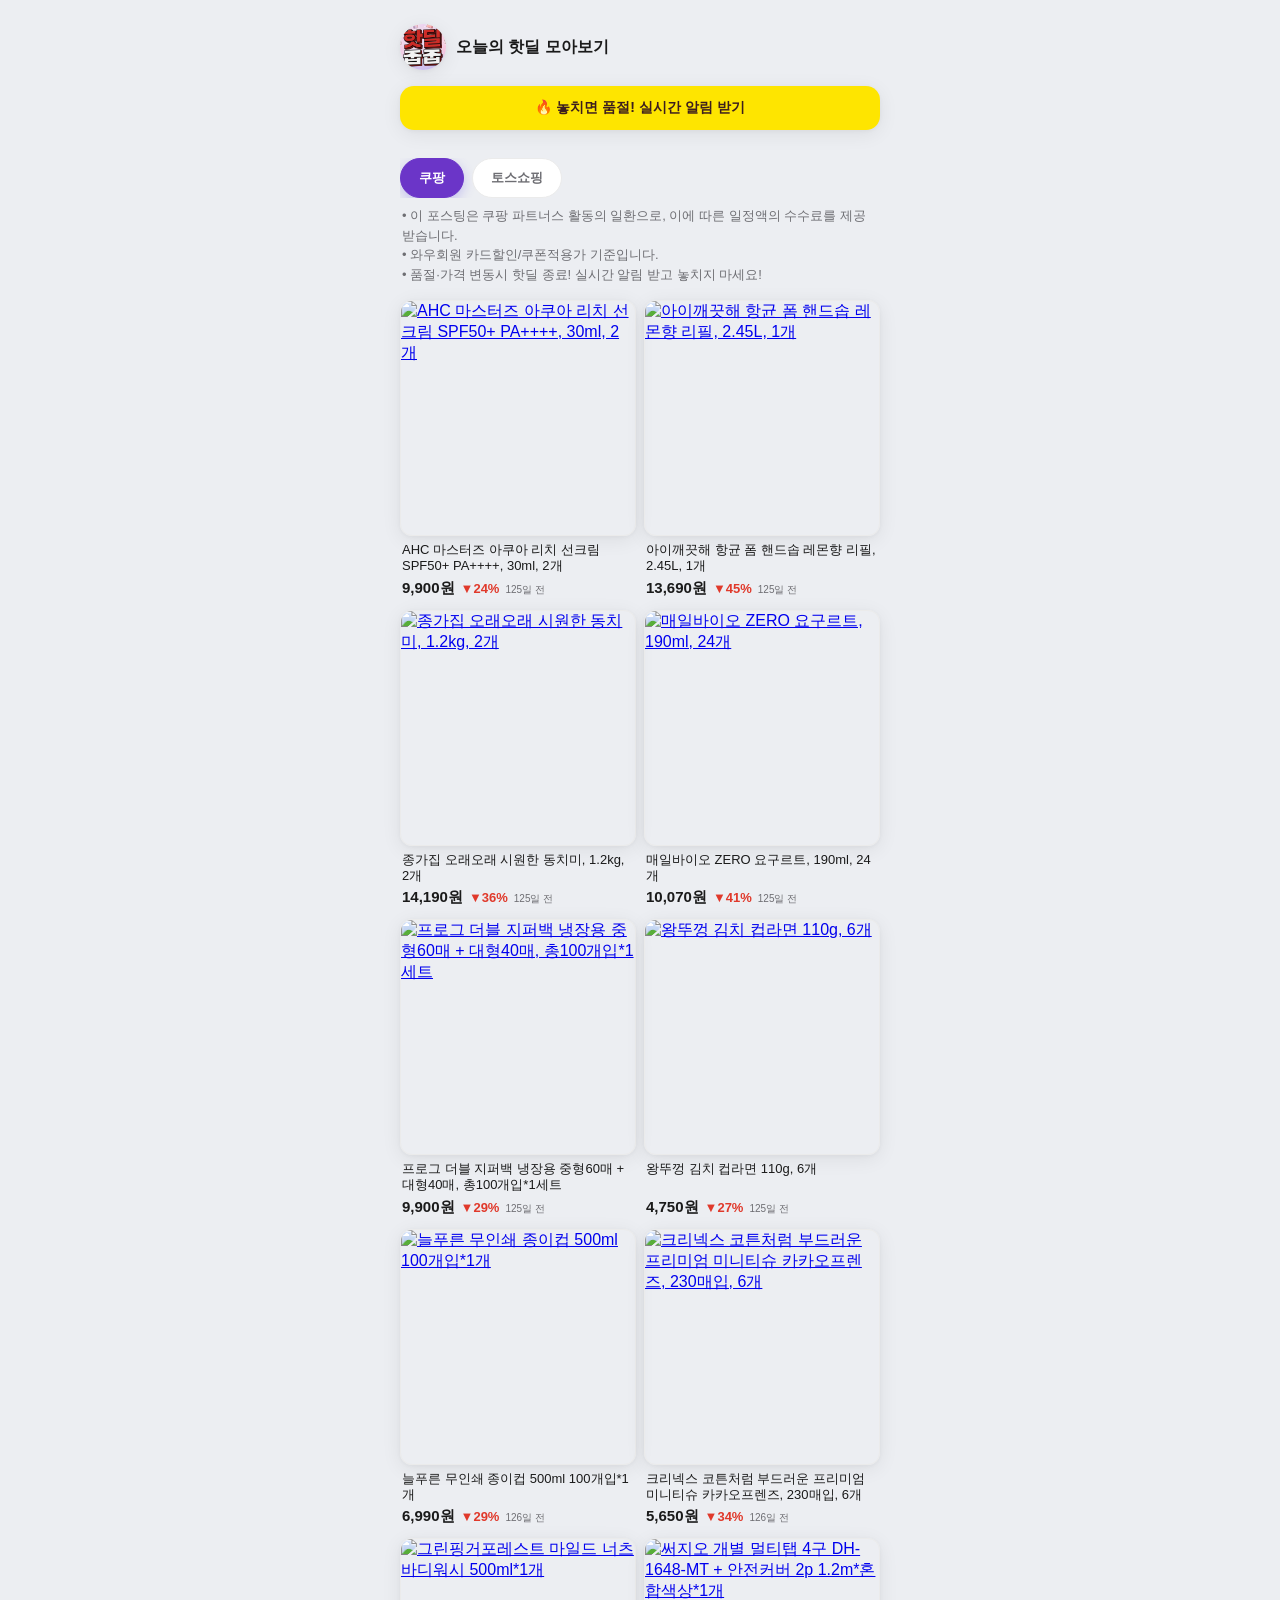
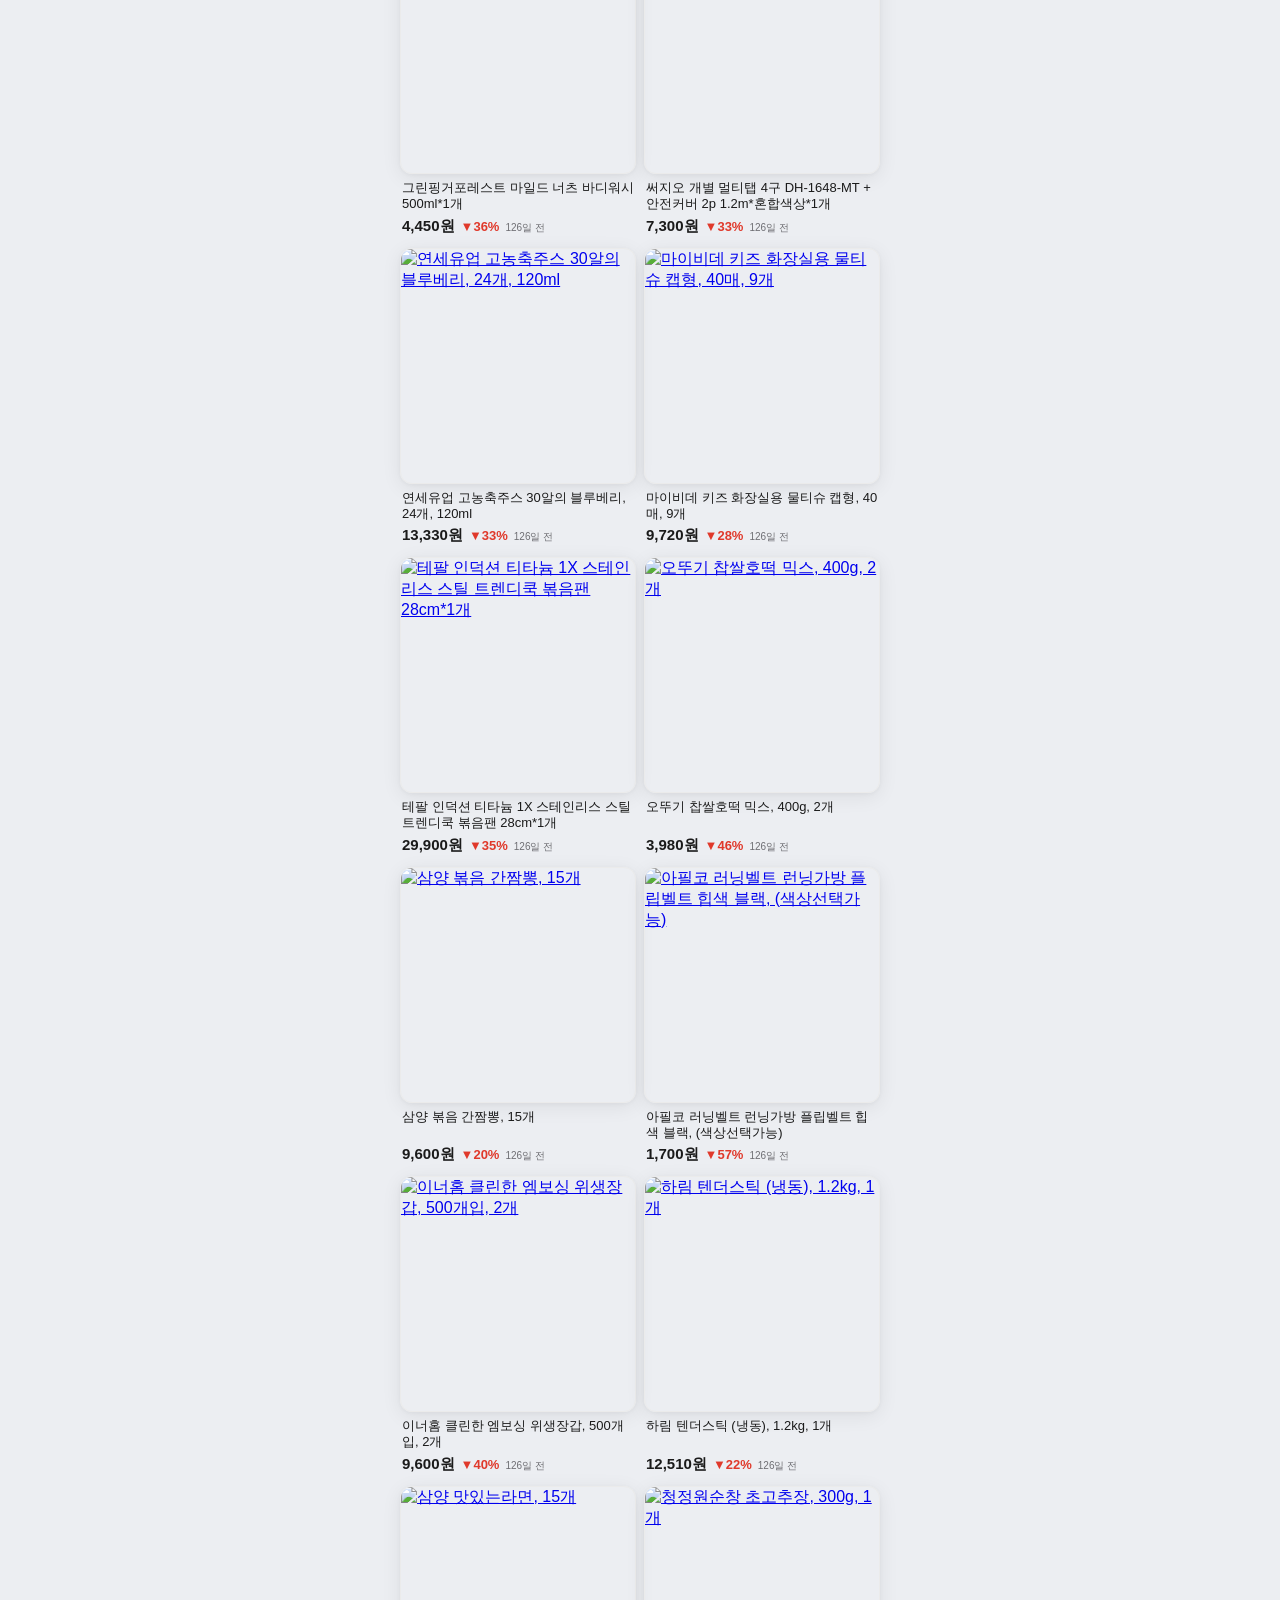
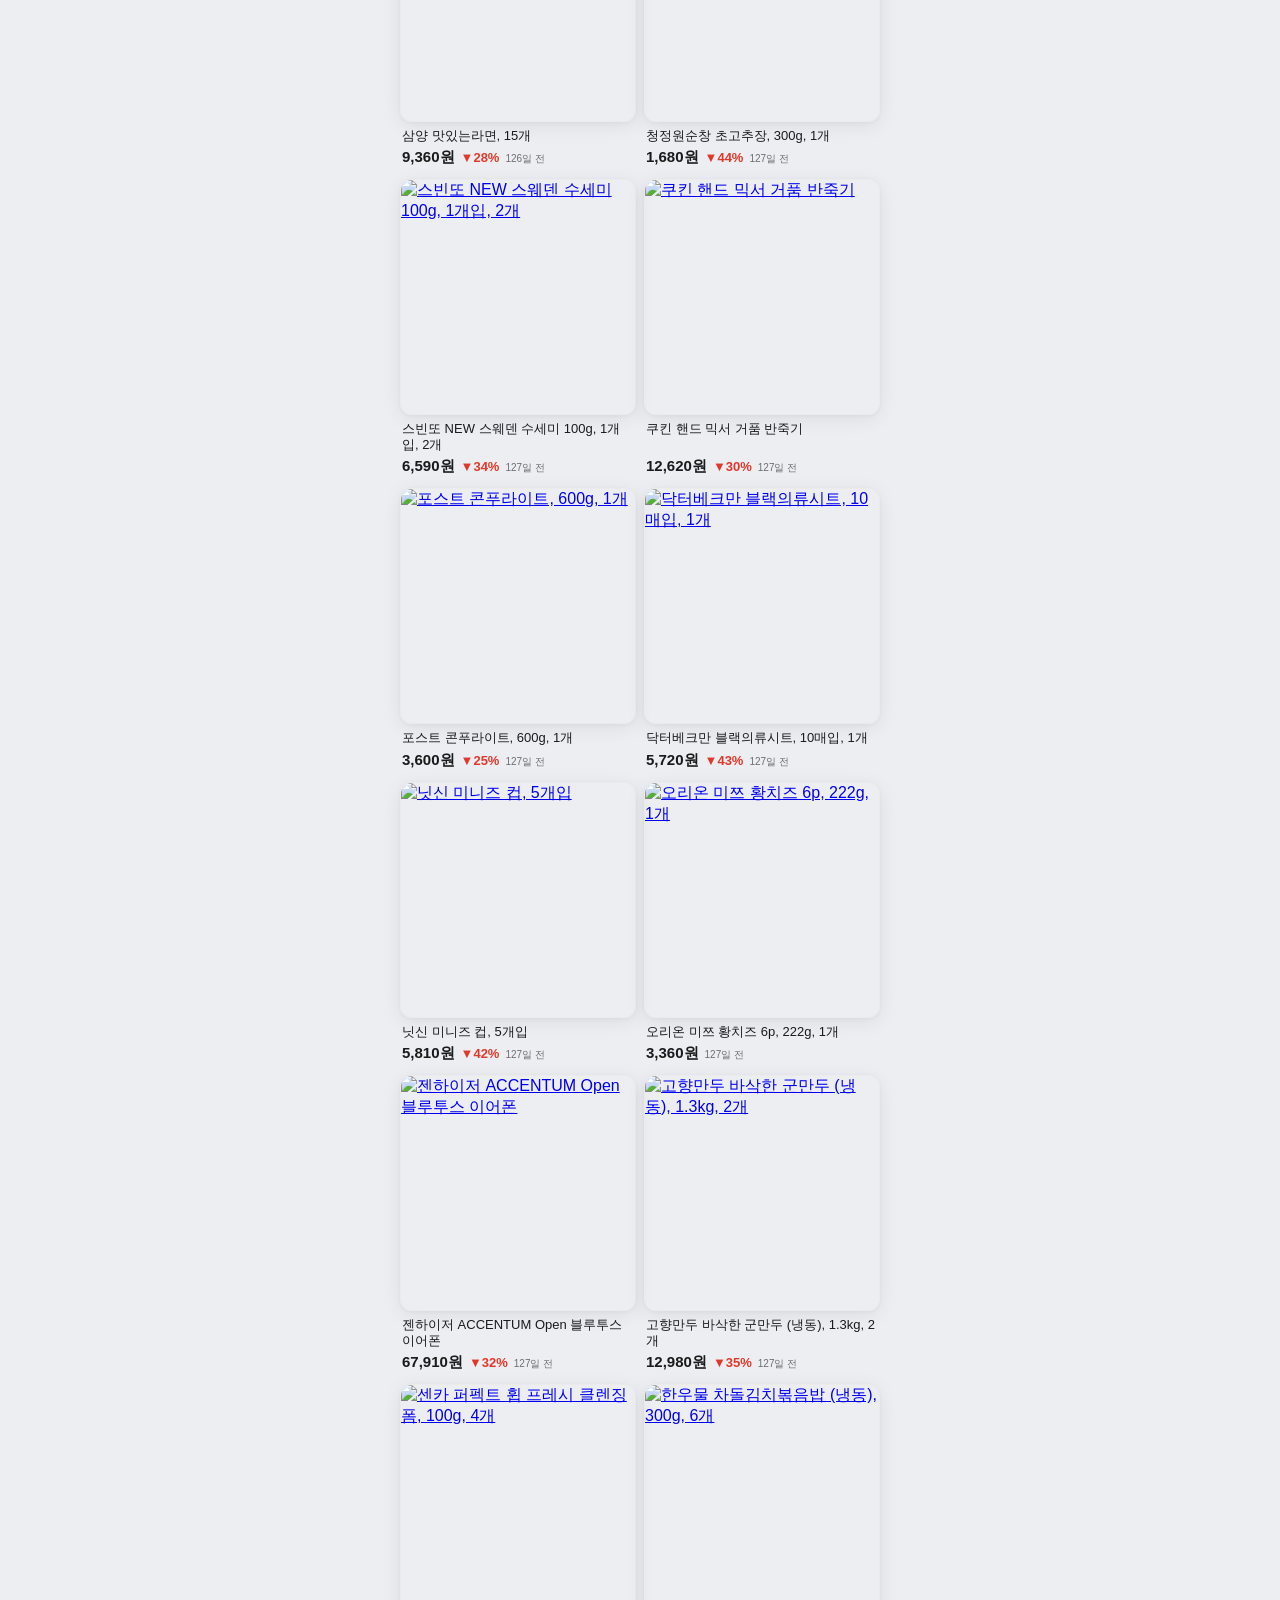
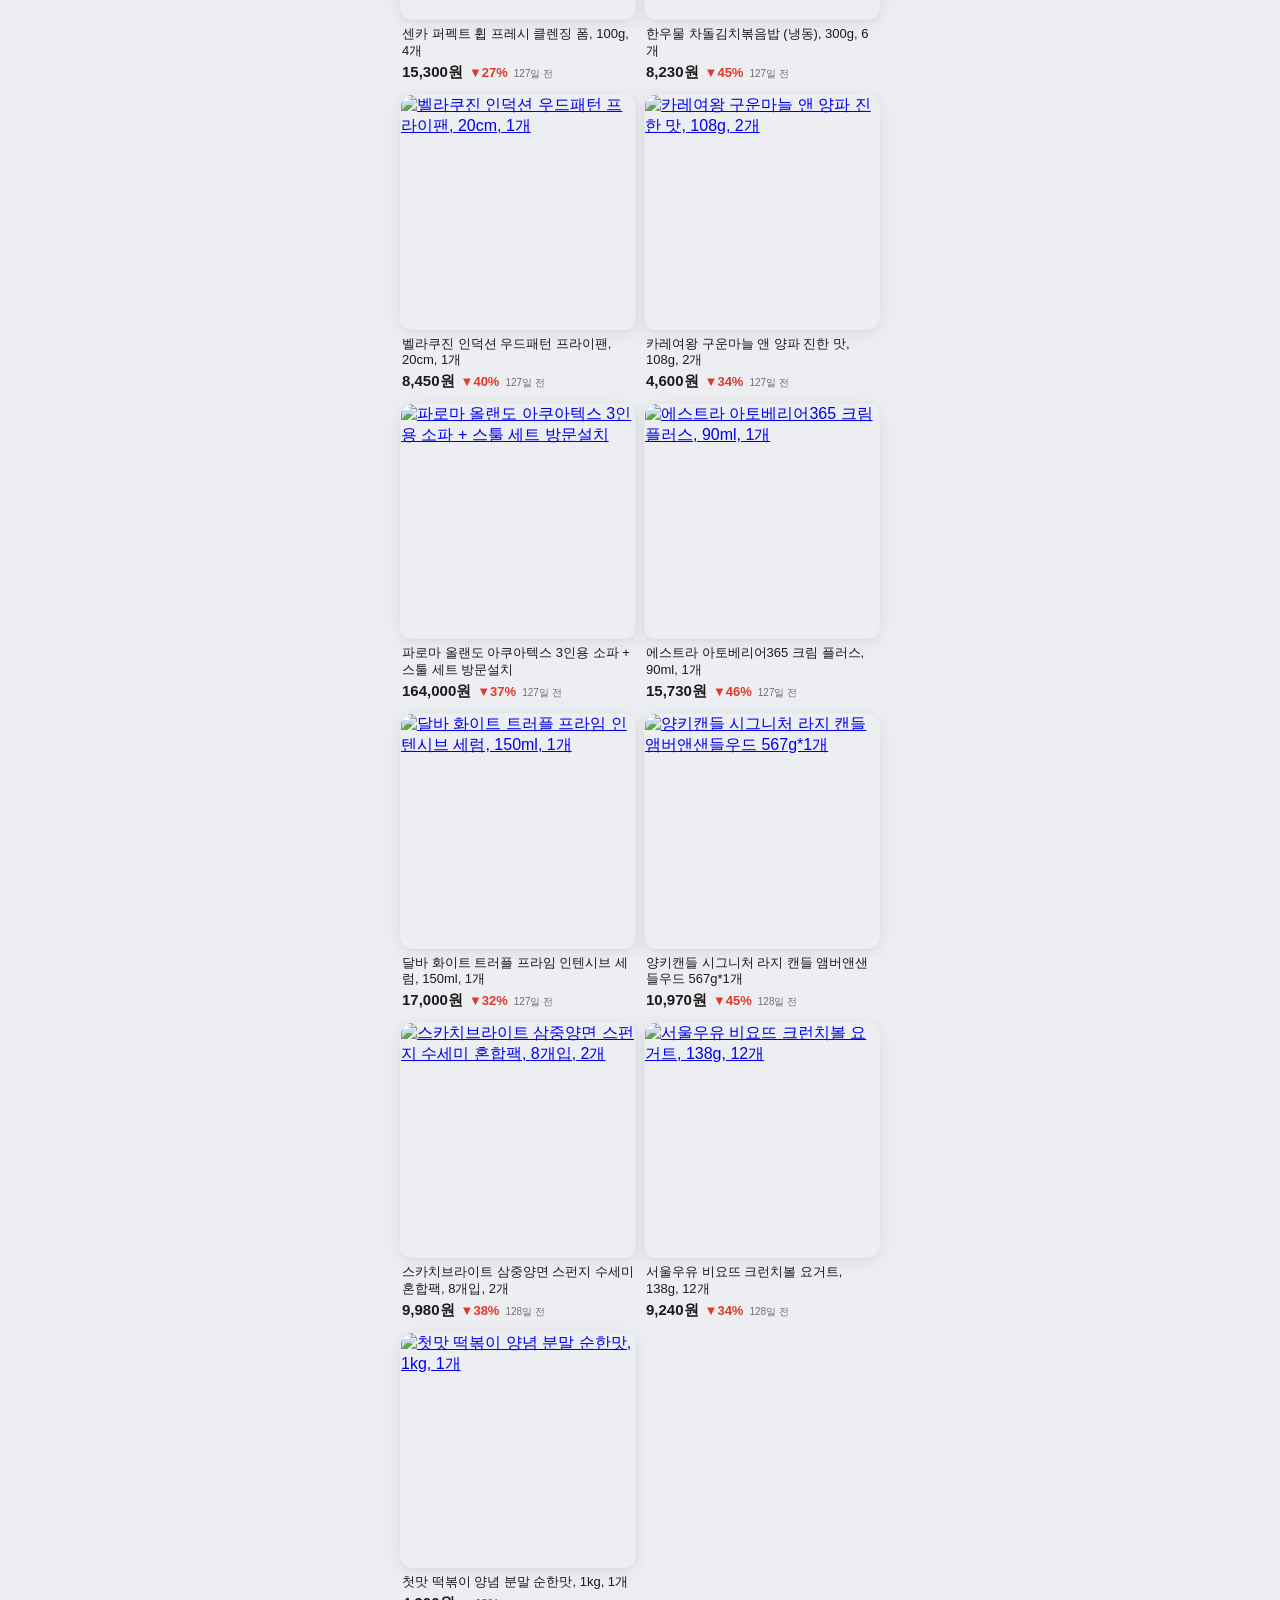
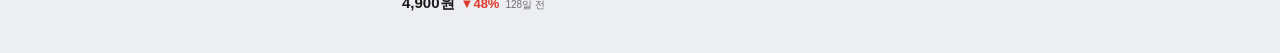
==== commit a60967f3: "더 많은 핫딜보기 탭 웹 노출 임시 비공개 data.json/linktree_publisher.py는 그대로 두고 render() 렌더링 시점에만 coupang_more mall을" ====
--- a/index.html
+++ b/index.html
@@ -76,6 +76,11 @@
     return s; // 스킴 없는 상대경로("images/profile.jpg" 등, 프로필 아바타 전용)는 안전하므로 허용
   }
 
+  // 데이터 파이프라인(linktree_publisher.py)은 계속 coupang_more에 상품을 적재하지만, 화면 노출만
+  // 막고 싶을 때(운영 판단으로 "더 많은 핫딜보기" 탭을 당분간 비공개 처리) 여기 id만 추가하면 된다.
+  // data.json 구조는 그대로 두고 렌더링 시점에만 걸러내므로 이 배열을 비우면 즉시 원복된다.
+  const HIDDEN_MALL_IDS = ["coupang_more"];
+
   function formatRelativeTime(ts) {
     const diffMin = (Date.now() / 1000 - ts) / 60;
     if (diffMin < 1) return "방금";
@@ -131,7 +136,7 @@
       </div>
     `;
 
-    const malls = data.malls ?? [];
+    const malls = (data.malls ?? []).filter((m) => !HIDDEN_MALL_IDS.includes(m.id));
 
     // ?mall=toss 같은 쿼리 파라미터로 특정 몰 탭을 바로 열 수 있게 함(탭별 공유 링크 지원).
     // 파라미터 값은 화면에 그리지 않고 malls 배열의 id와 정확히 일치하는지 찾는 용도로만 쓰므로
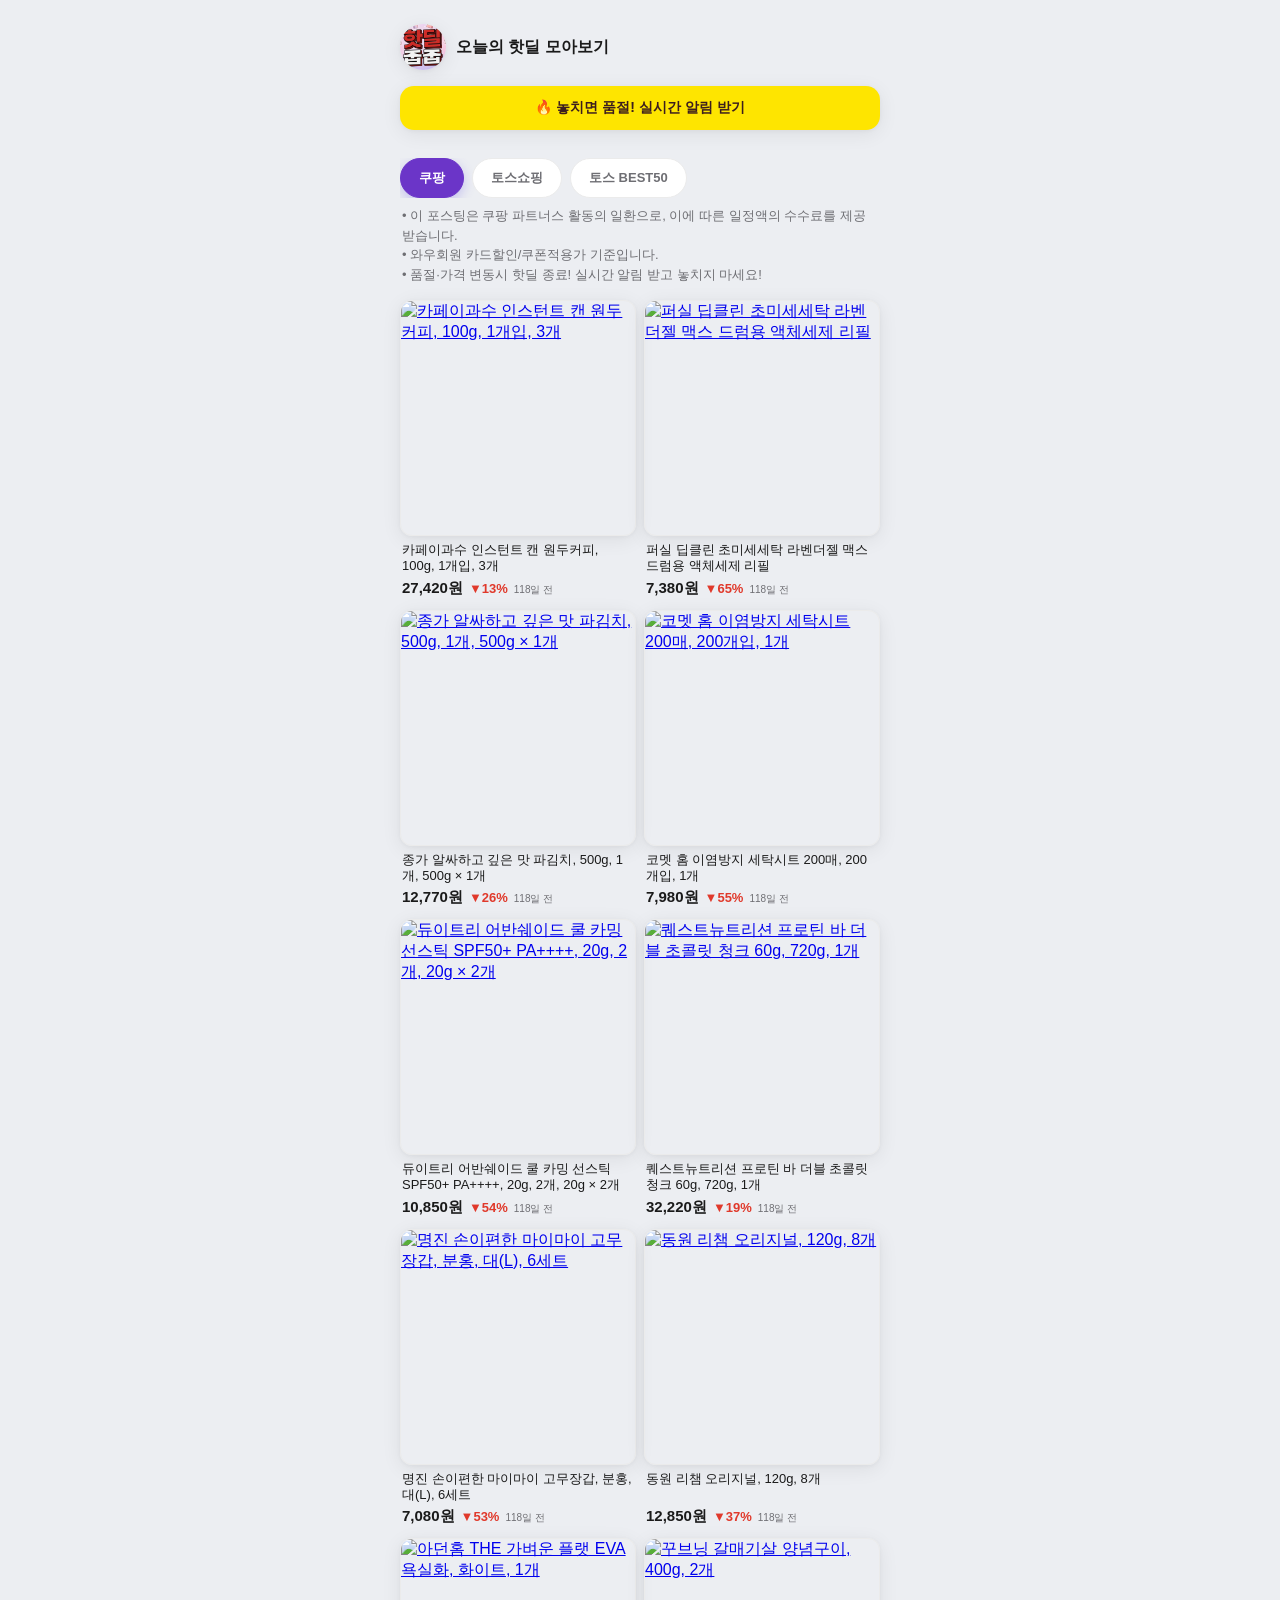
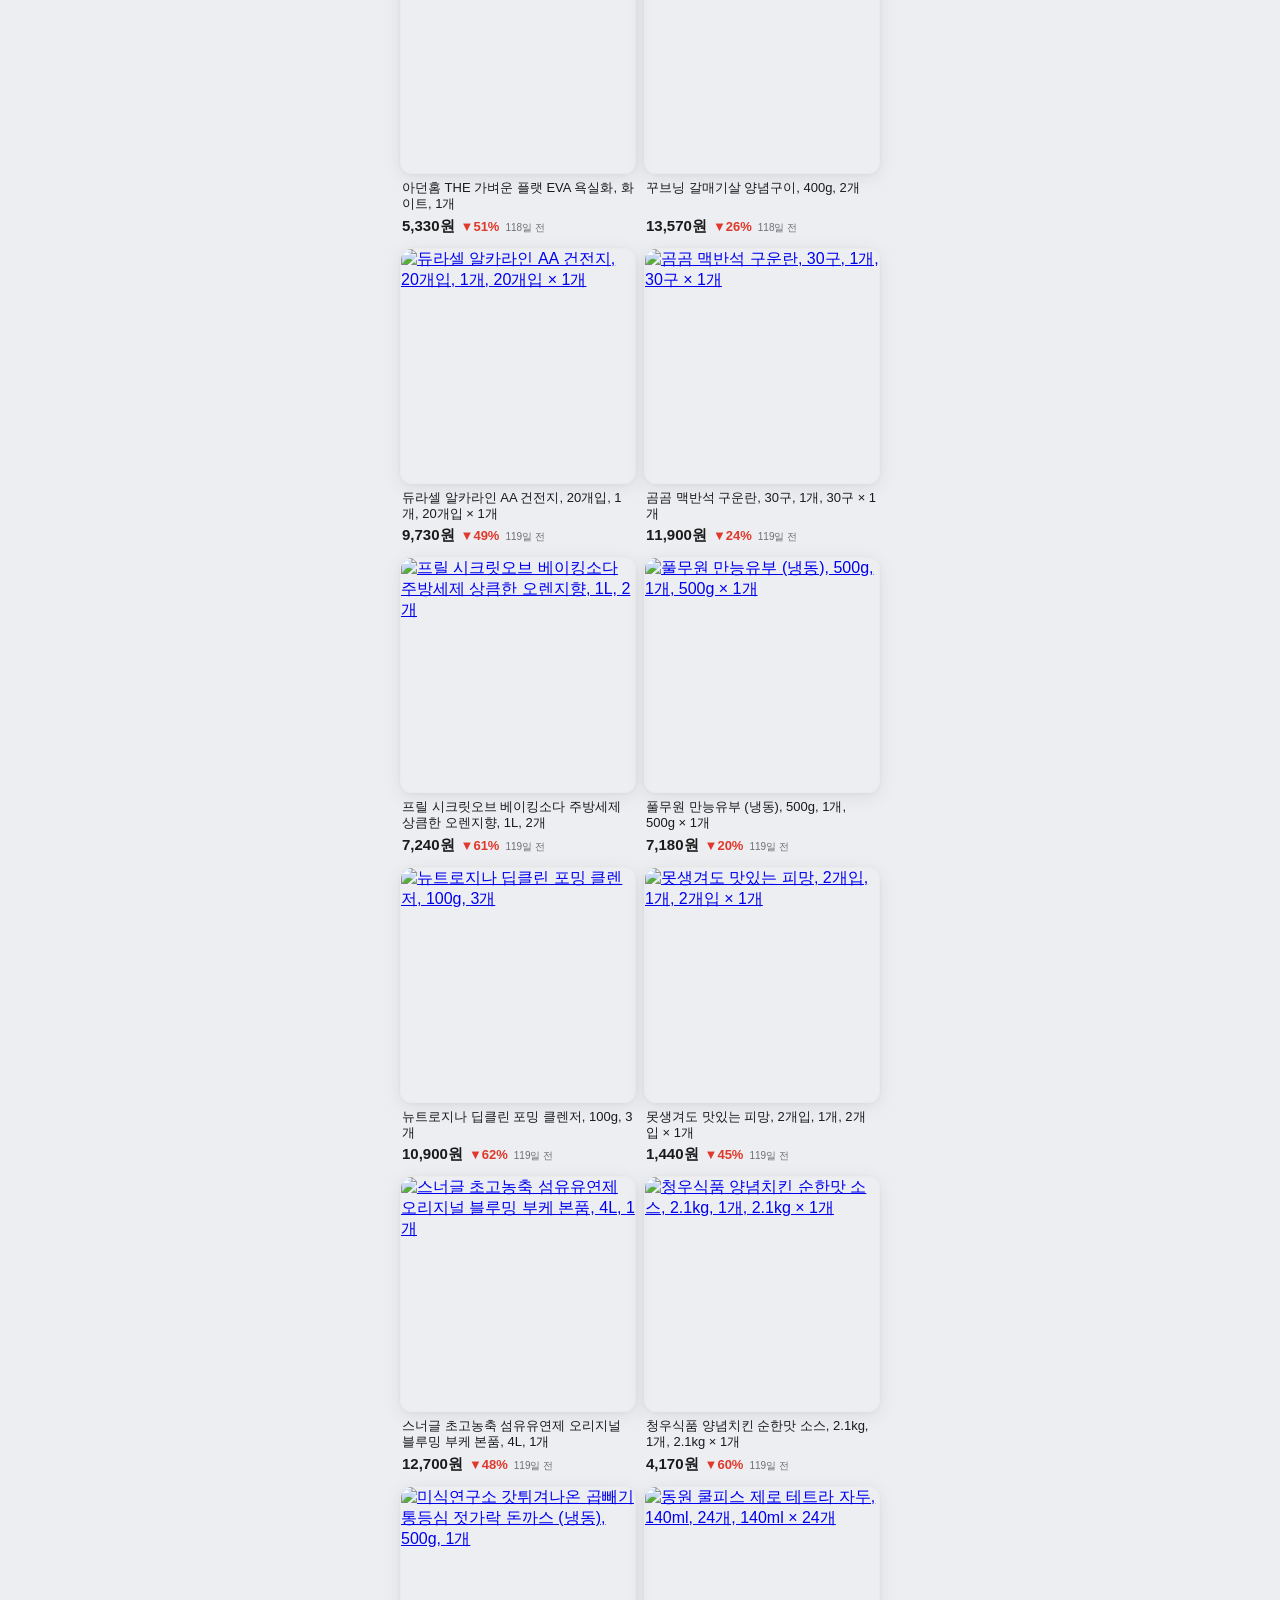
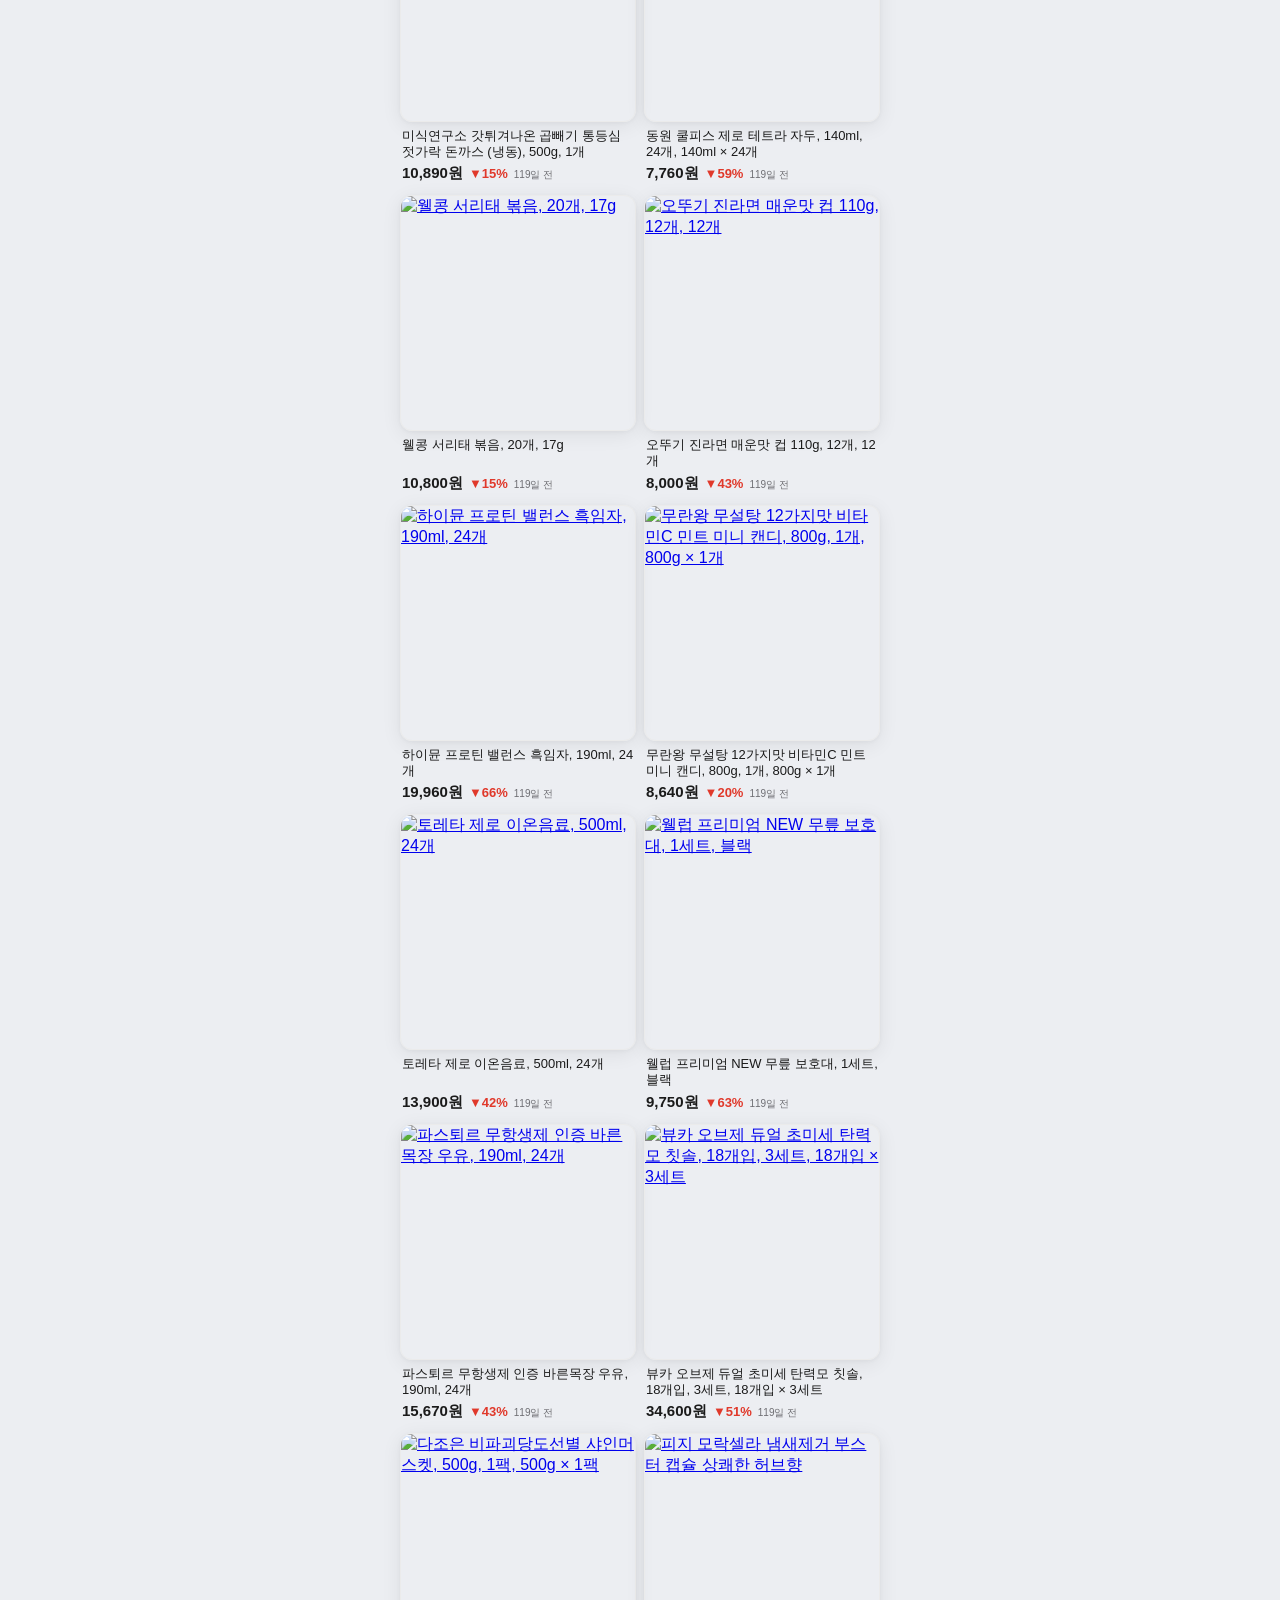
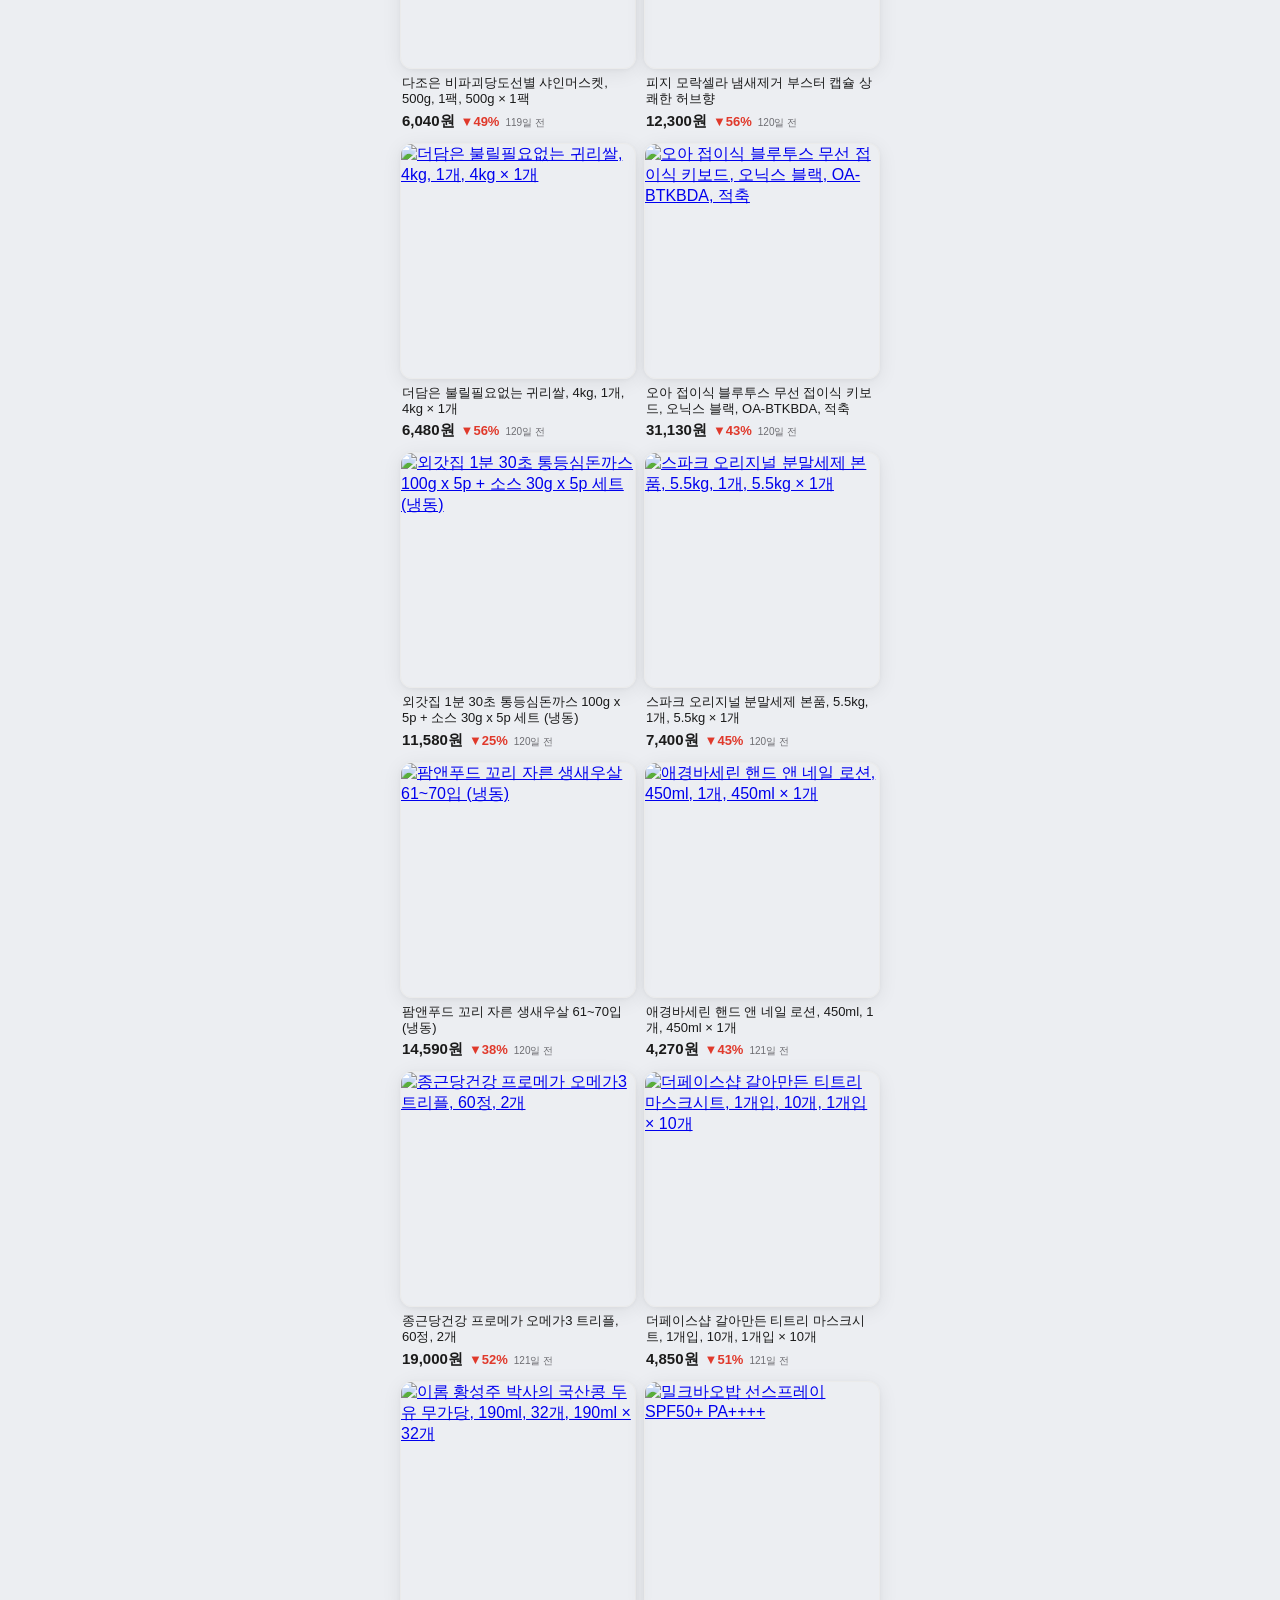
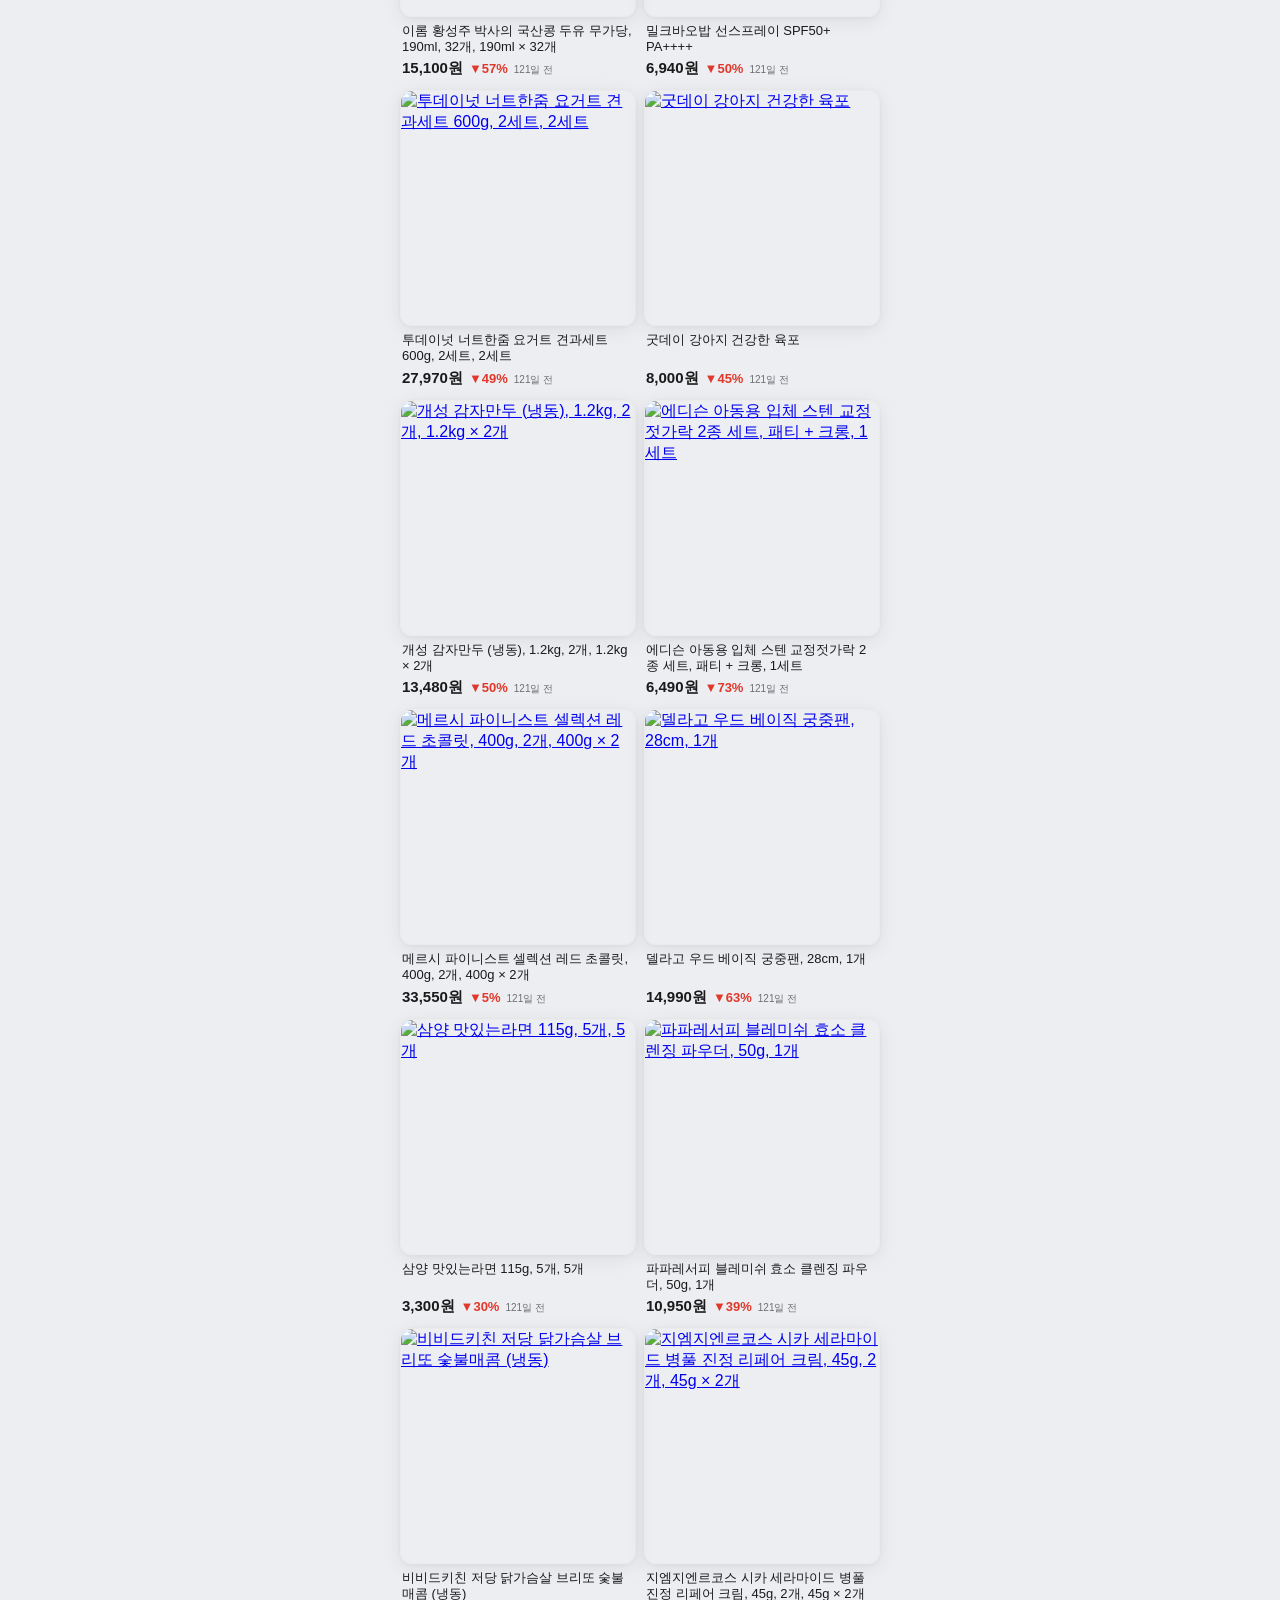
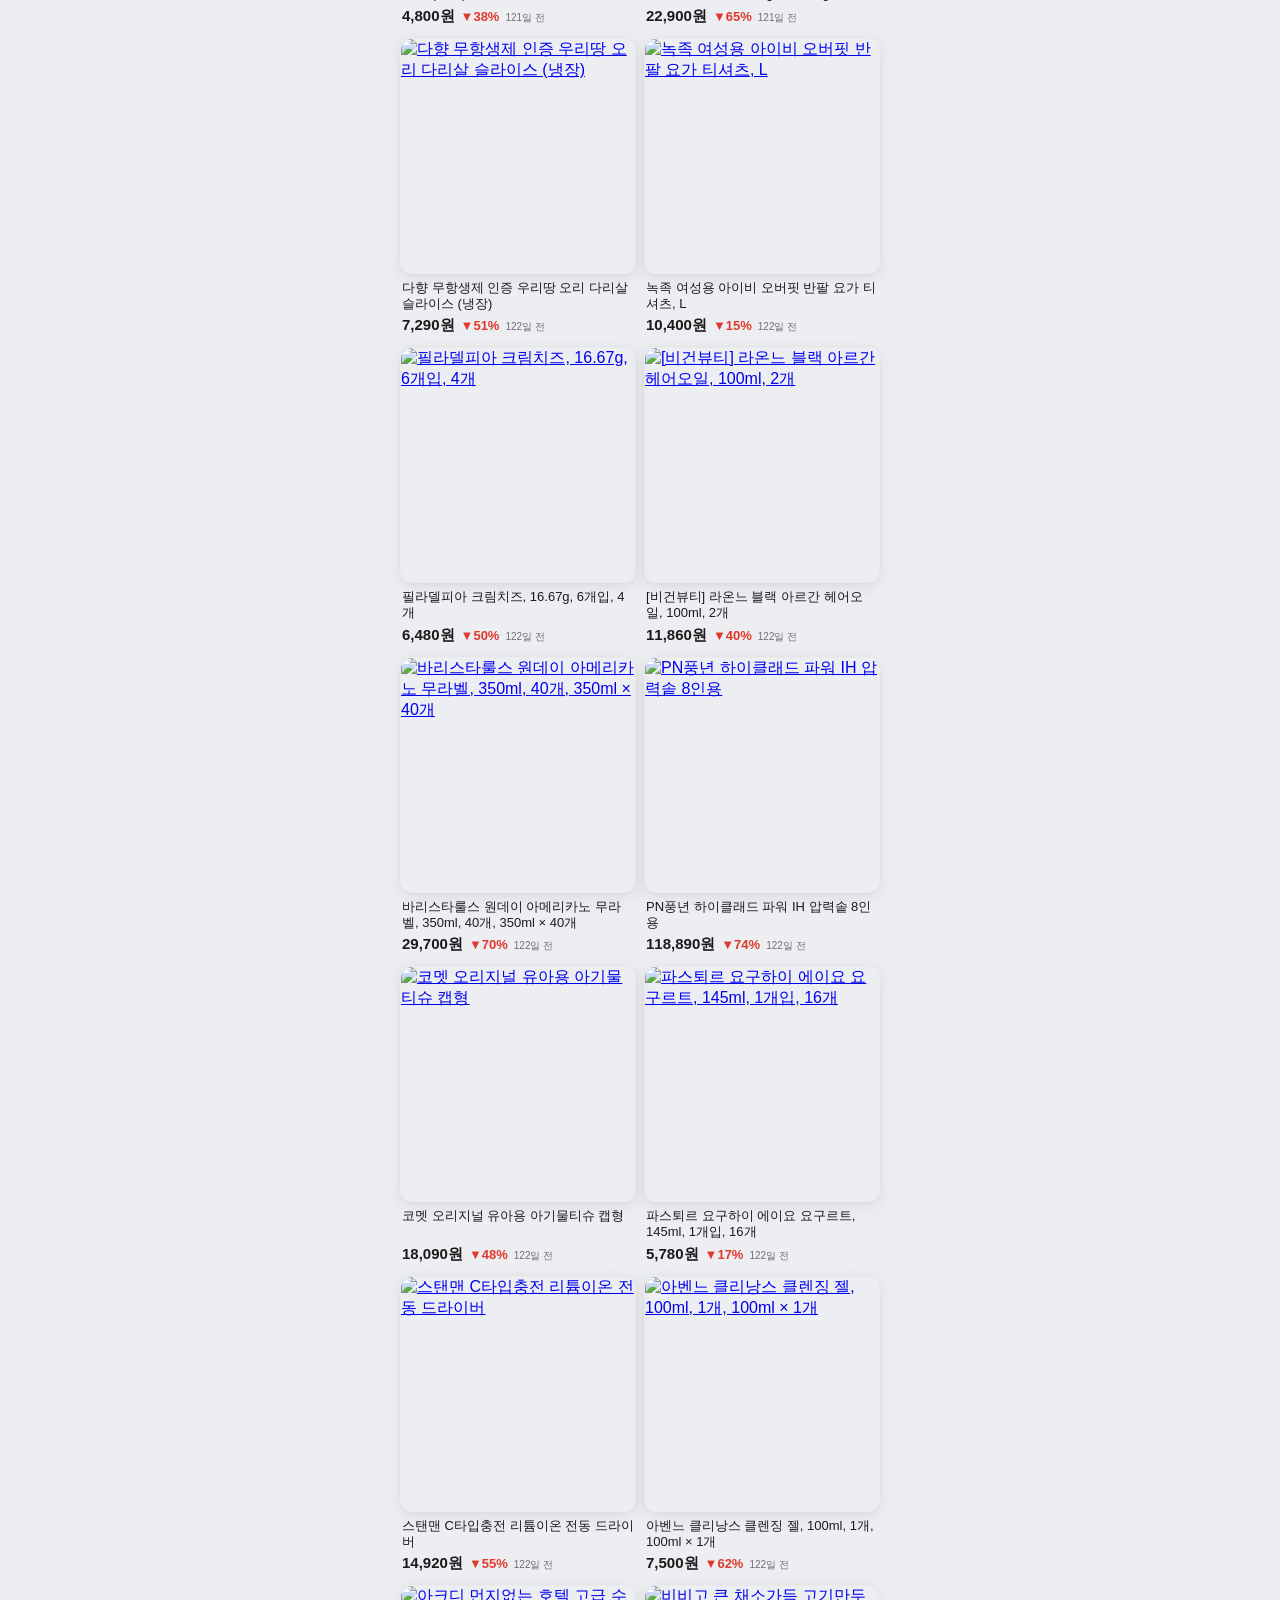
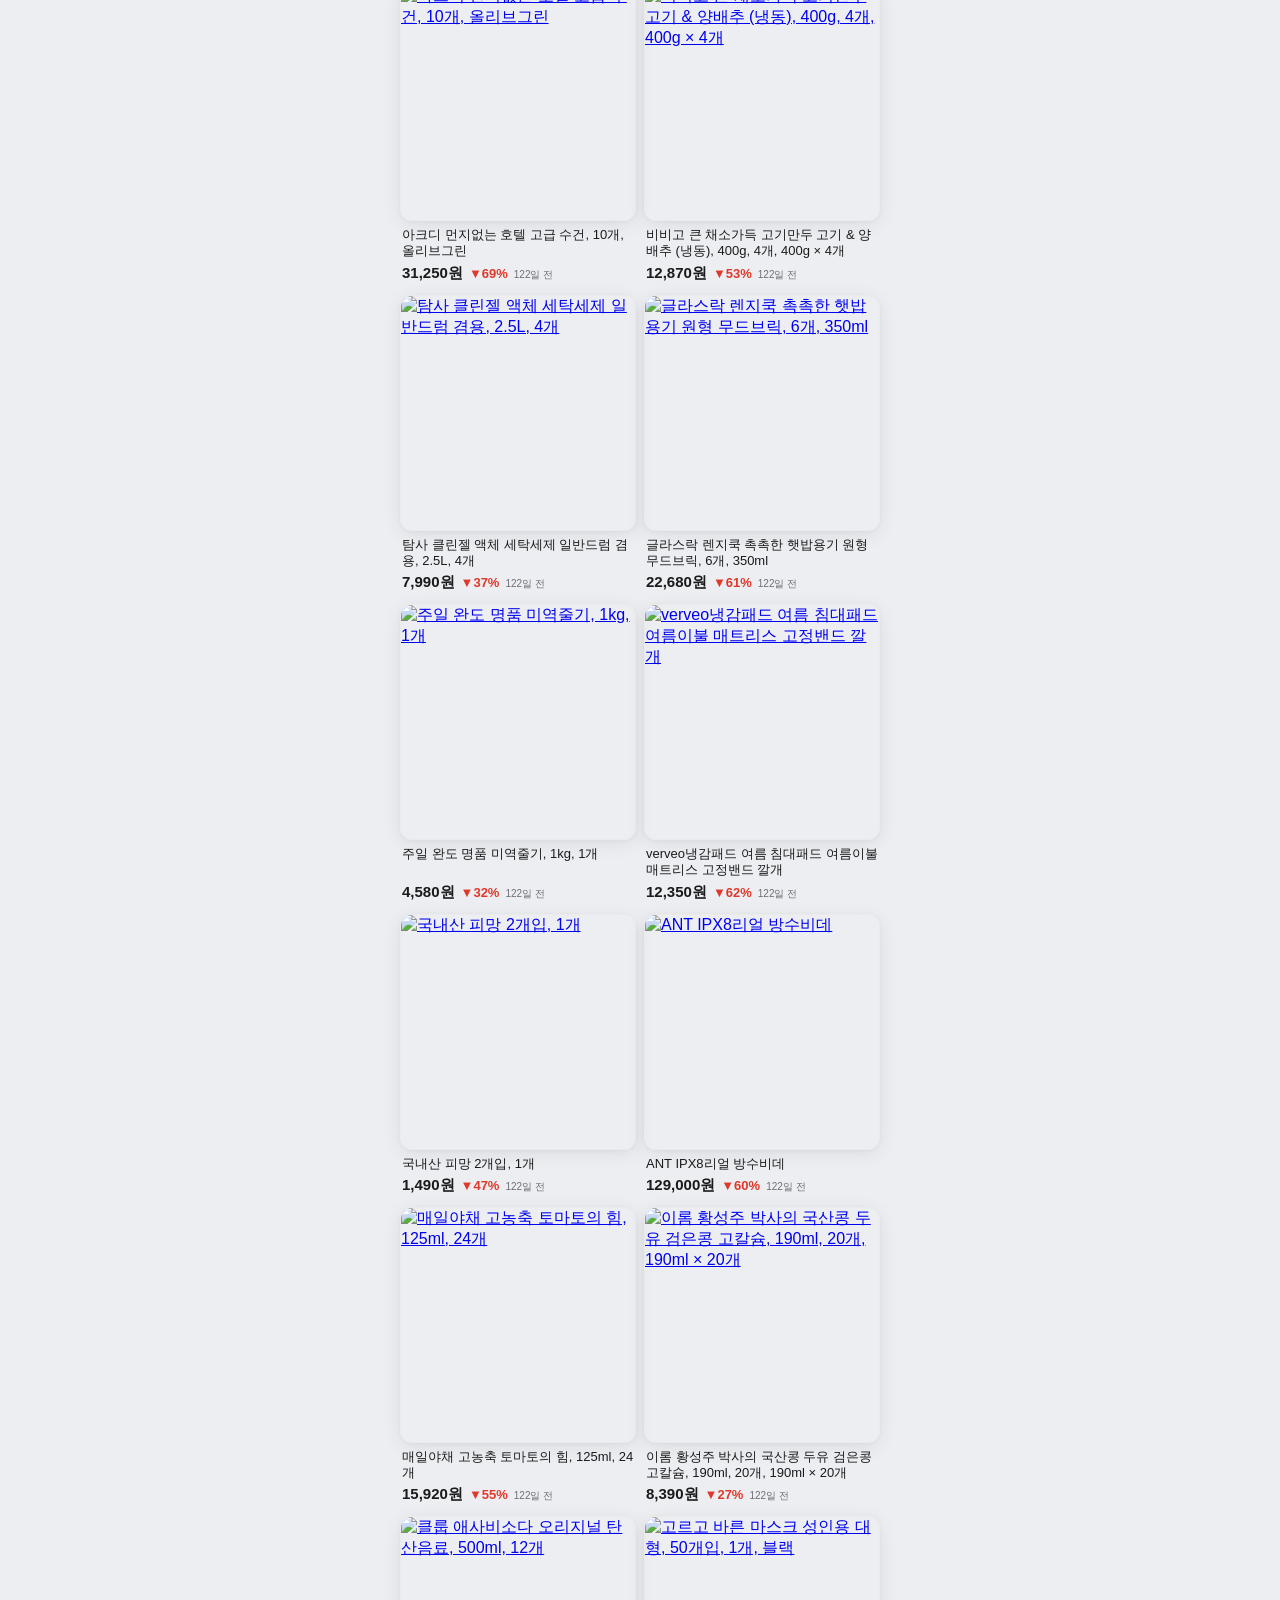
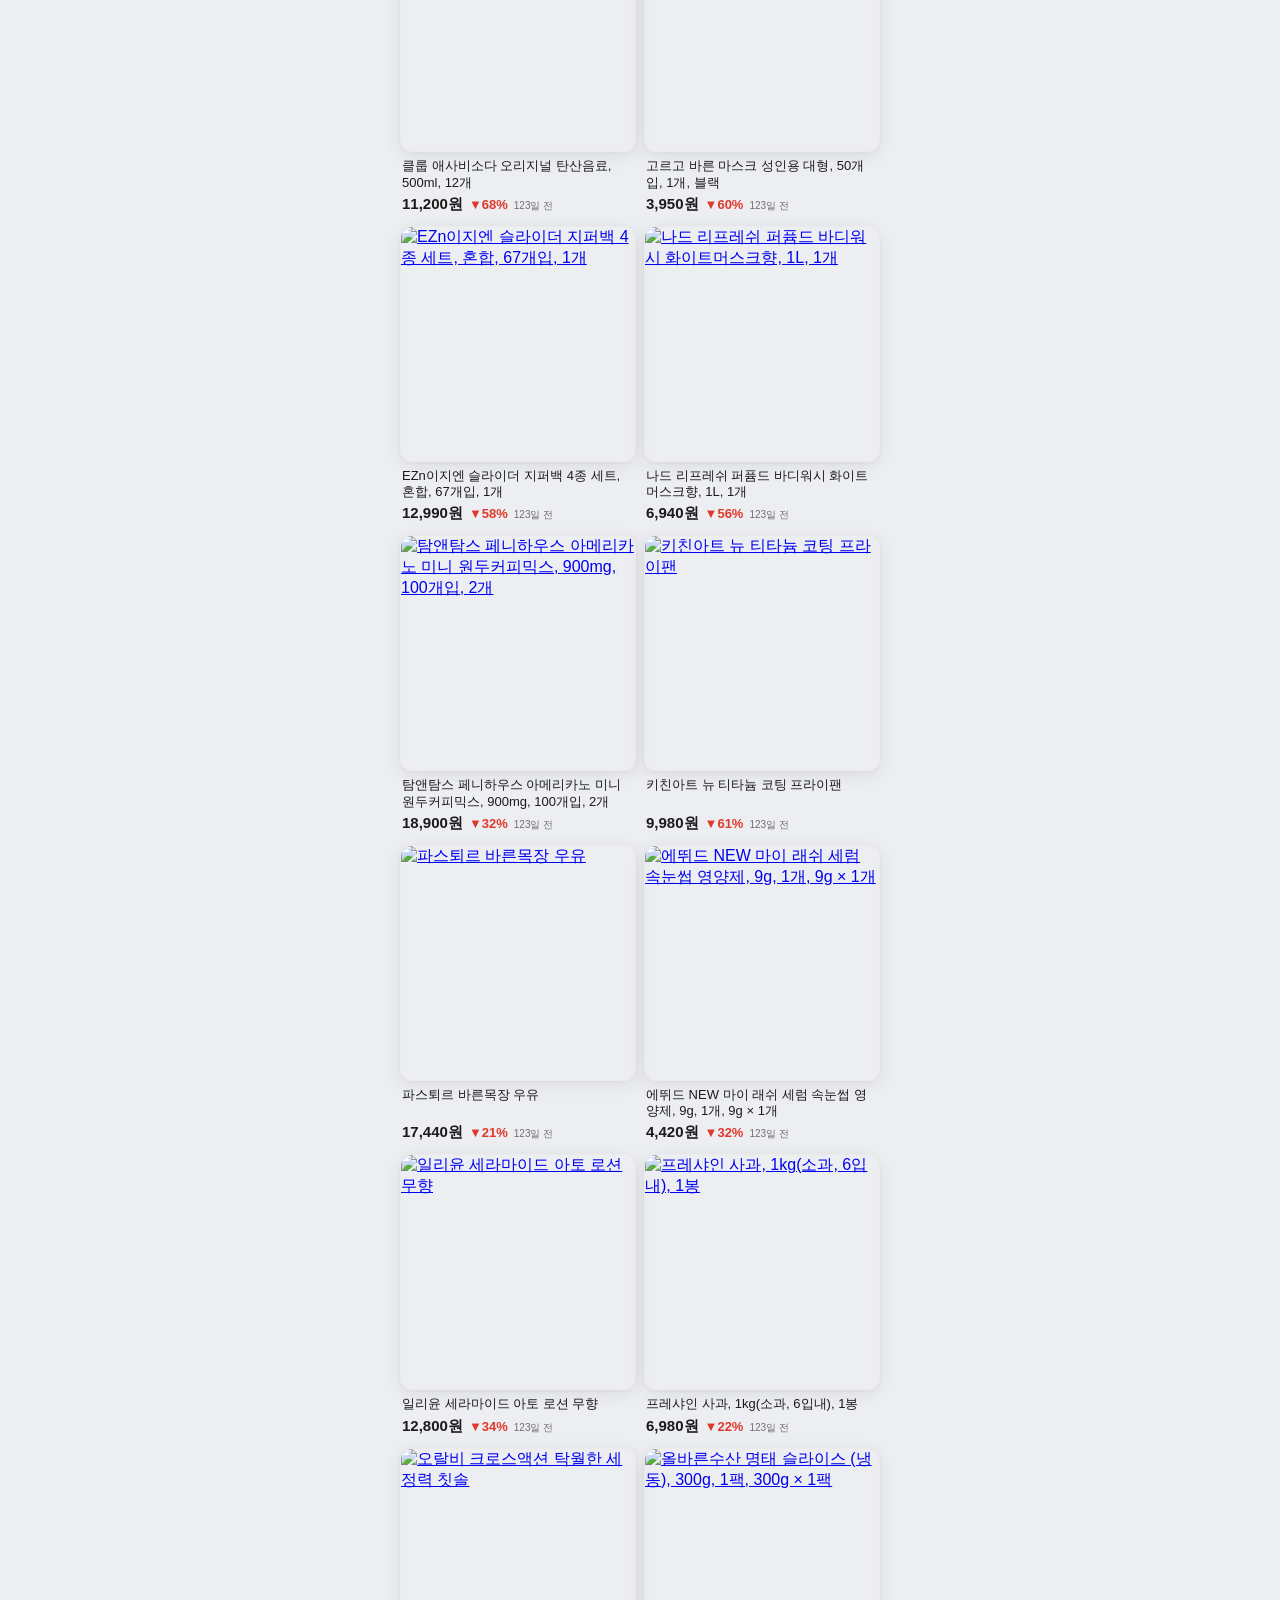
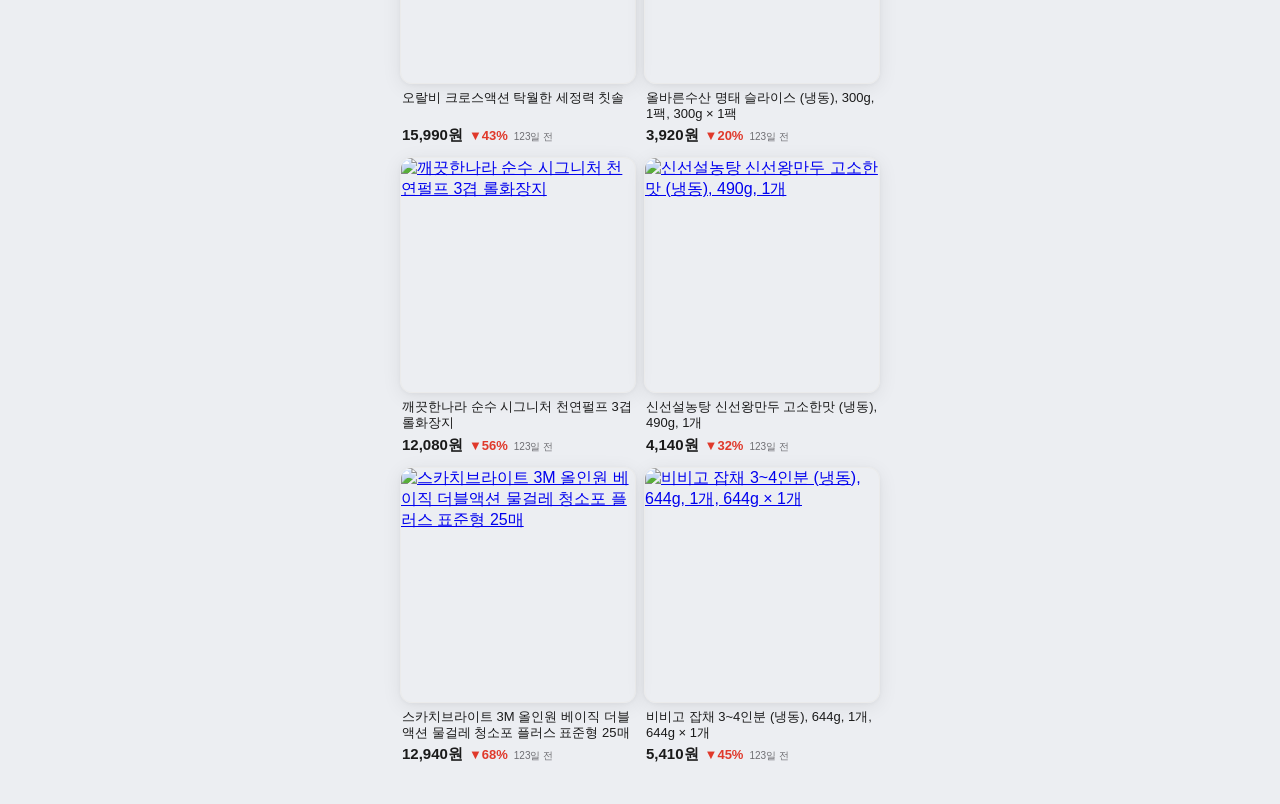
==== commit 50867514: ""더 많은 핫딜보기"(coupang_more) 탭 폐지 chat1/2/3 수집 경로 제거(TW239) 이후 이 탭을 채우는 주체가 없어졌다. HIDDEN_MALL_IDS로 화면에서" ====
--- a/index.html
+++ b/index.html
@@ -76,10 +76,6 @@
     return s; // 스킴 없는 상대경로("images/profile.jpg" 등, 프로필 아바타 전용)는 안전하므로 허용
   }
 
-  // 데이터 파이프라인(linktree_publisher.py)은 계속 coupang_more에 상품을 적재하지만, 화면 노출만
-  // 막고 싶을 때(운영 판단으로 "더 많은 핫딜보기" 탭을 당분간 비공개 처리) 여기 id만 추가하면 된다.
-  // data.json 구조는 그대로 두고 렌더링 시점에만 걸러내므로 이 배열을 비우면 즉시 원복된다.
-  const HIDDEN_MALL_IDS = ["coupang_more"];
 
   function formatRelativeTime(ts) {
     const diffMin = (Date.now() / 1000 - ts) / 60;
@@ -136,7 +132,7 @@
       </div>
     `;
 
-    const malls = (data.malls ?? []).filter((m) => !HIDDEN_MALL_IDS.includes(m.id));
+    const malls = data.malls ?? [];
 
     // ?mall=toss 같은 쿼리 파라미터로 특정 몰 탭을 바로 열 수 있게 함(탭별 공유 링크 지원).
     // 파라미터 값은 화면에 그리지 않고 malls 배열의 id와 정확히 일치하는지 찾는 용도로만 쓰므로
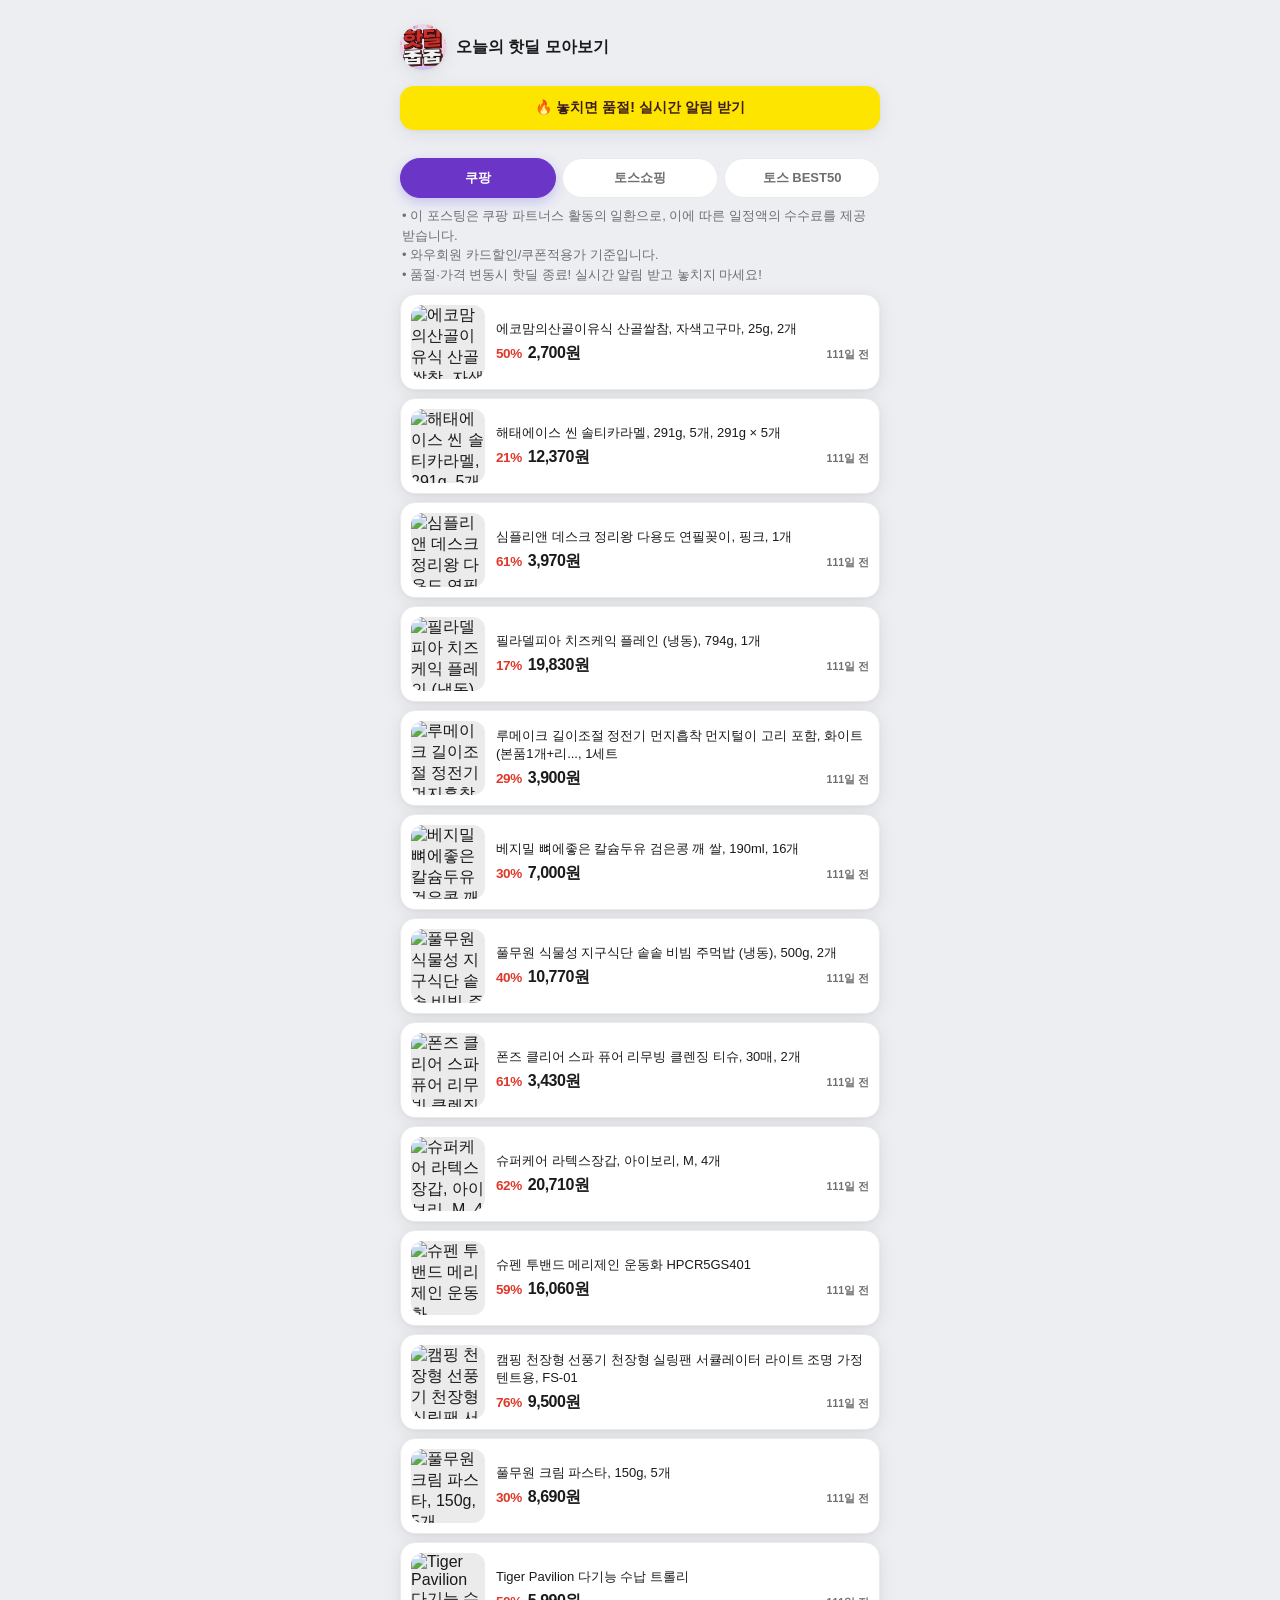
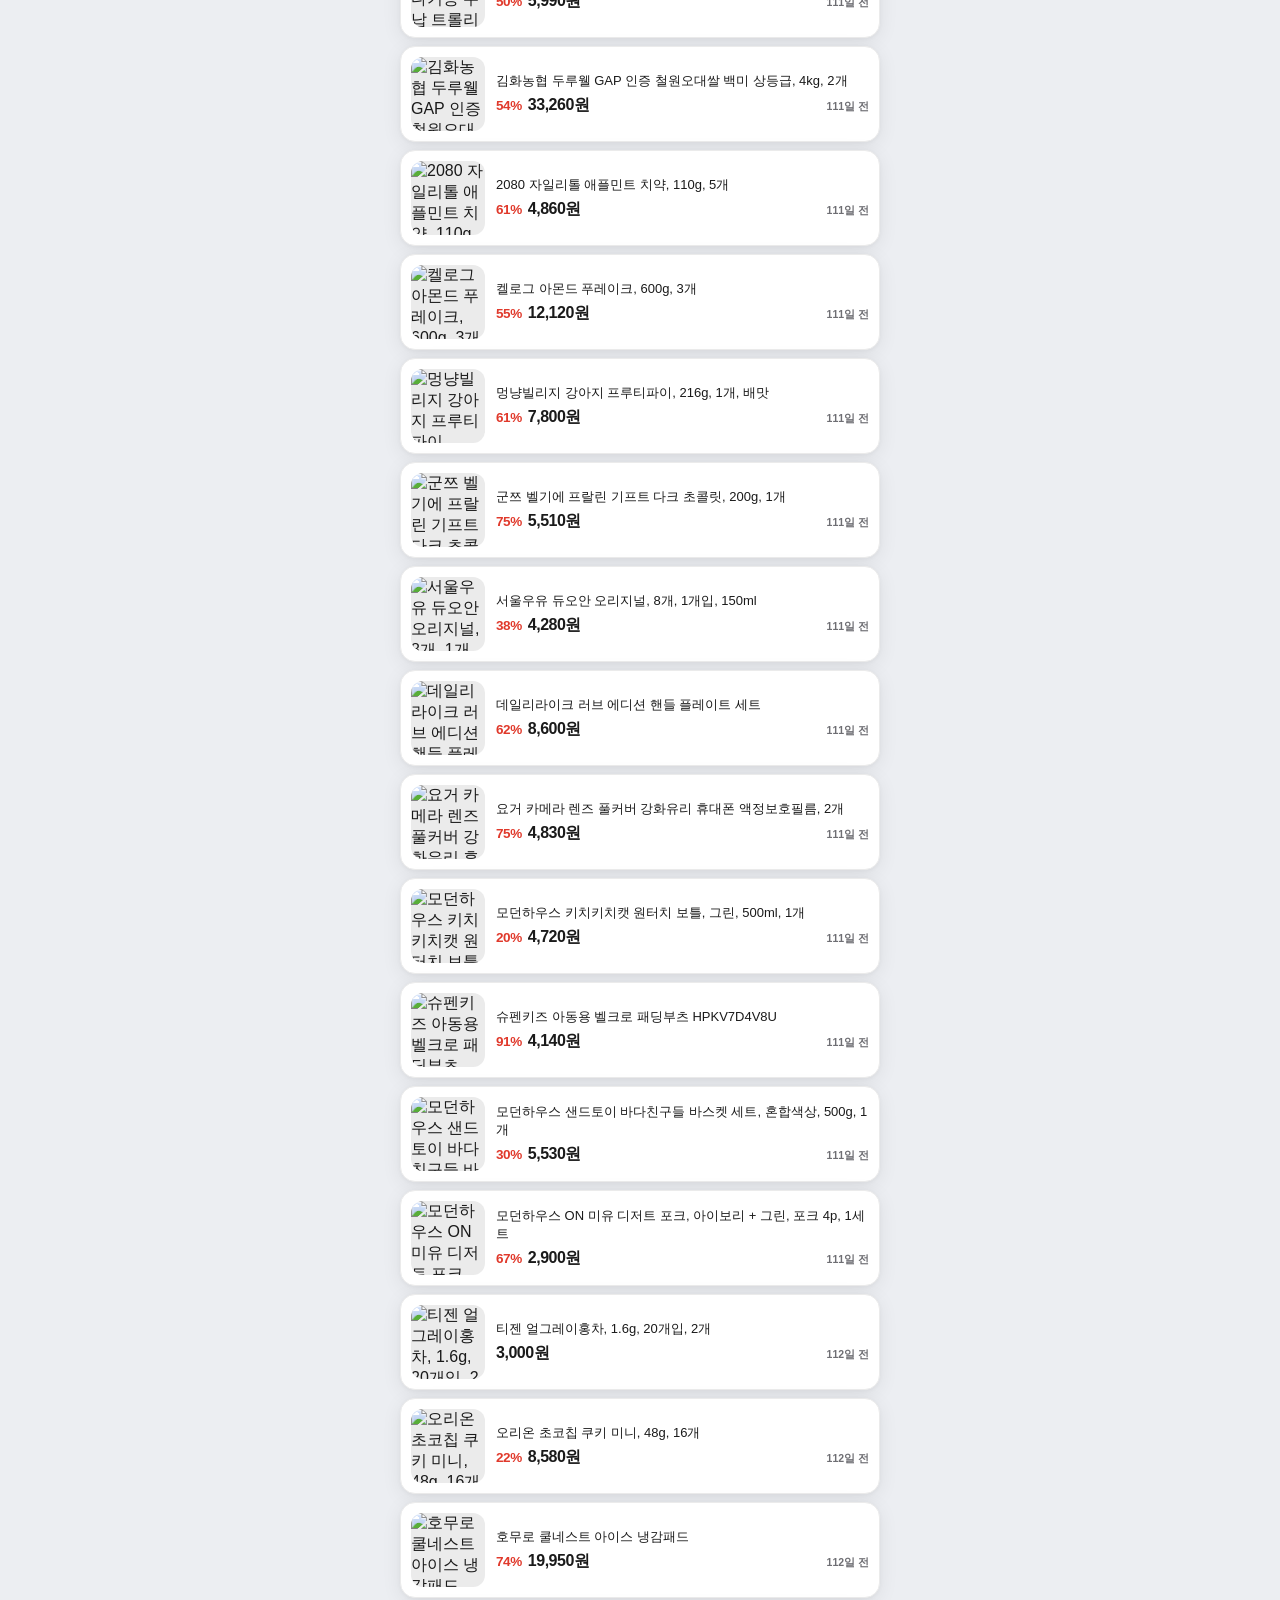
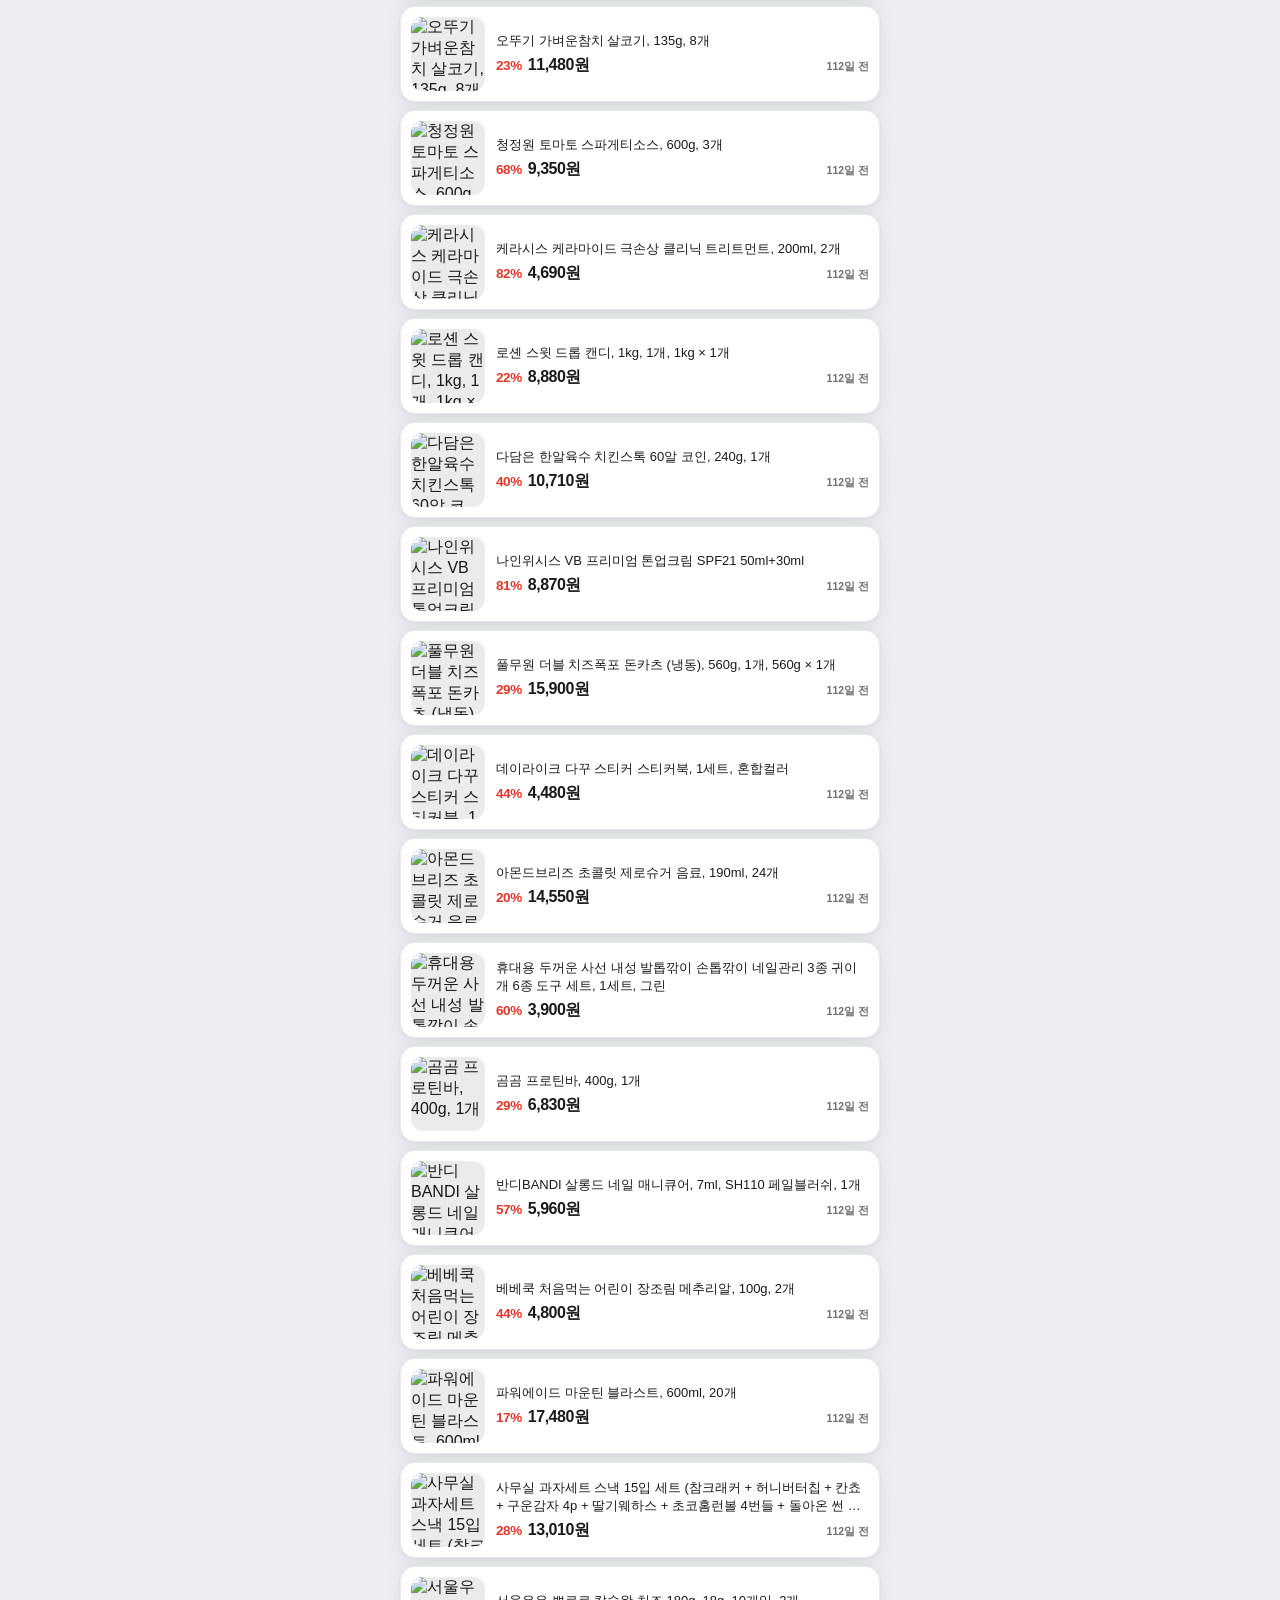
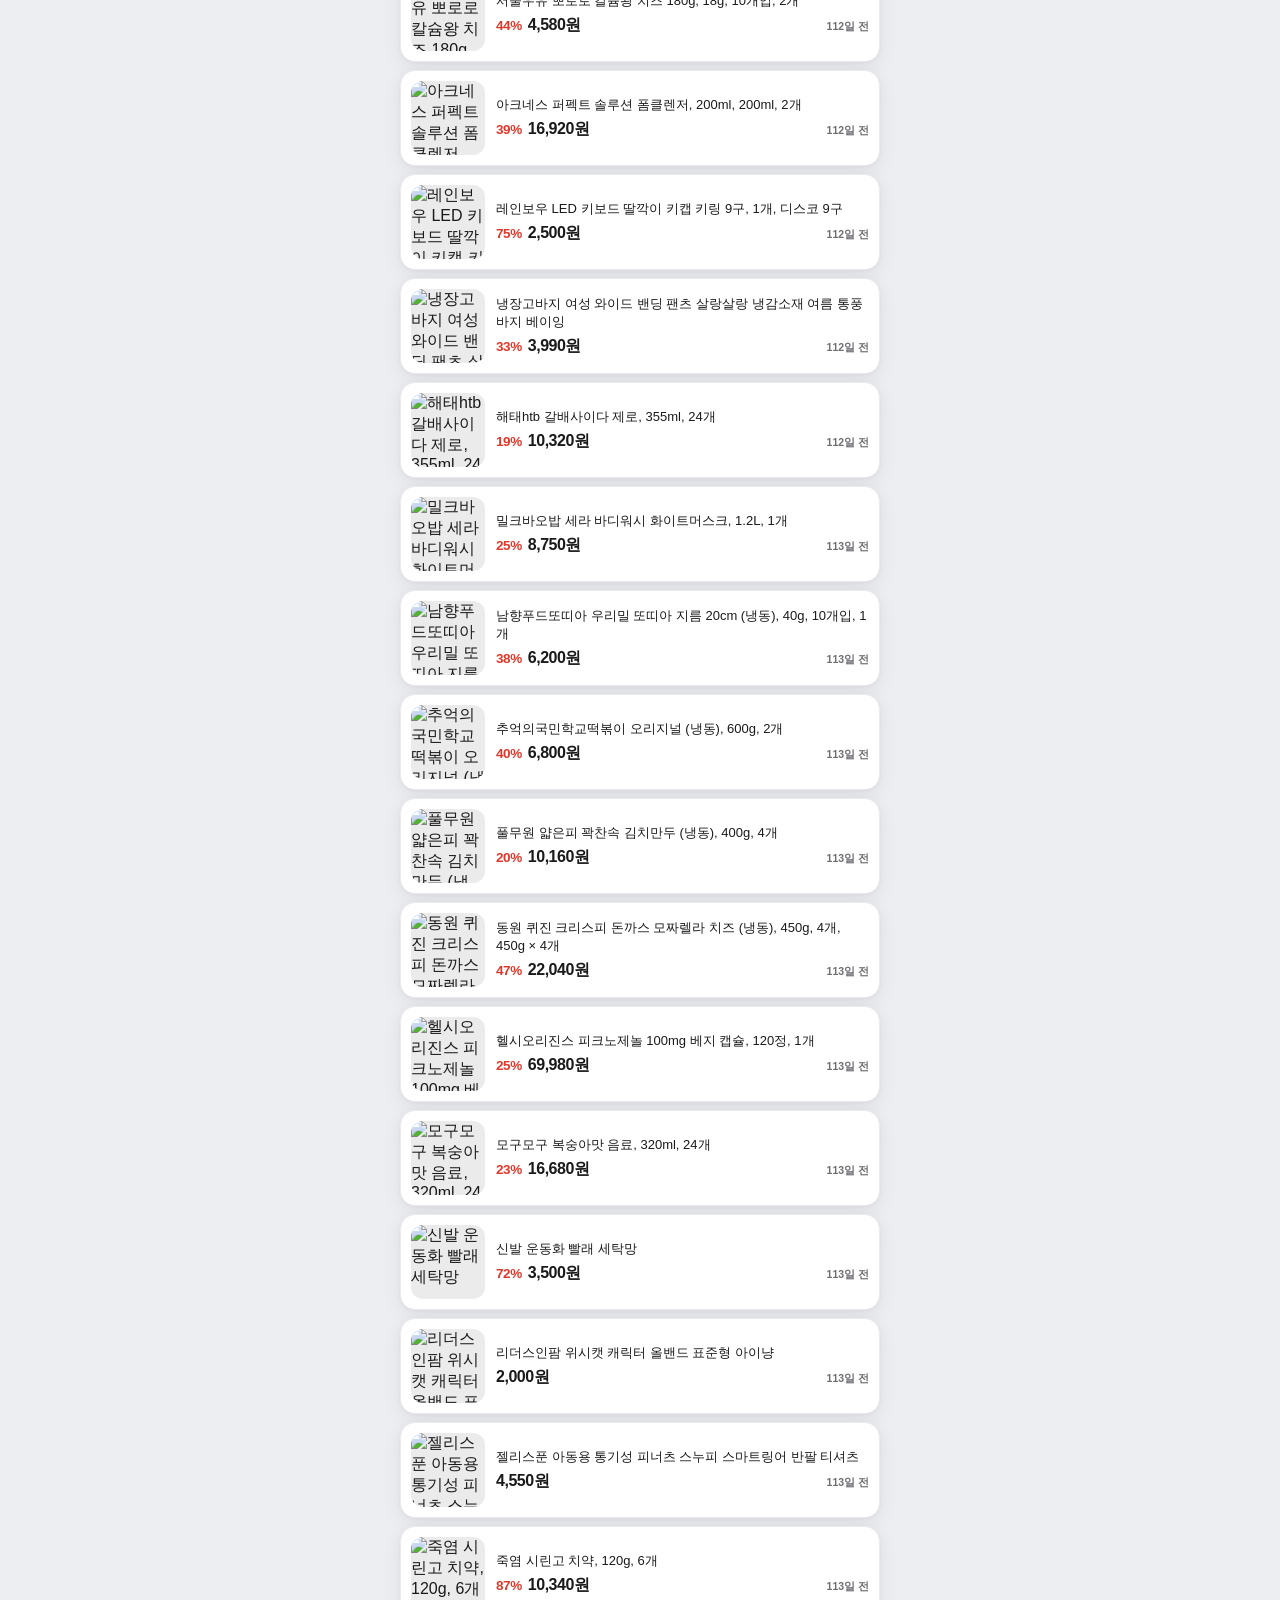
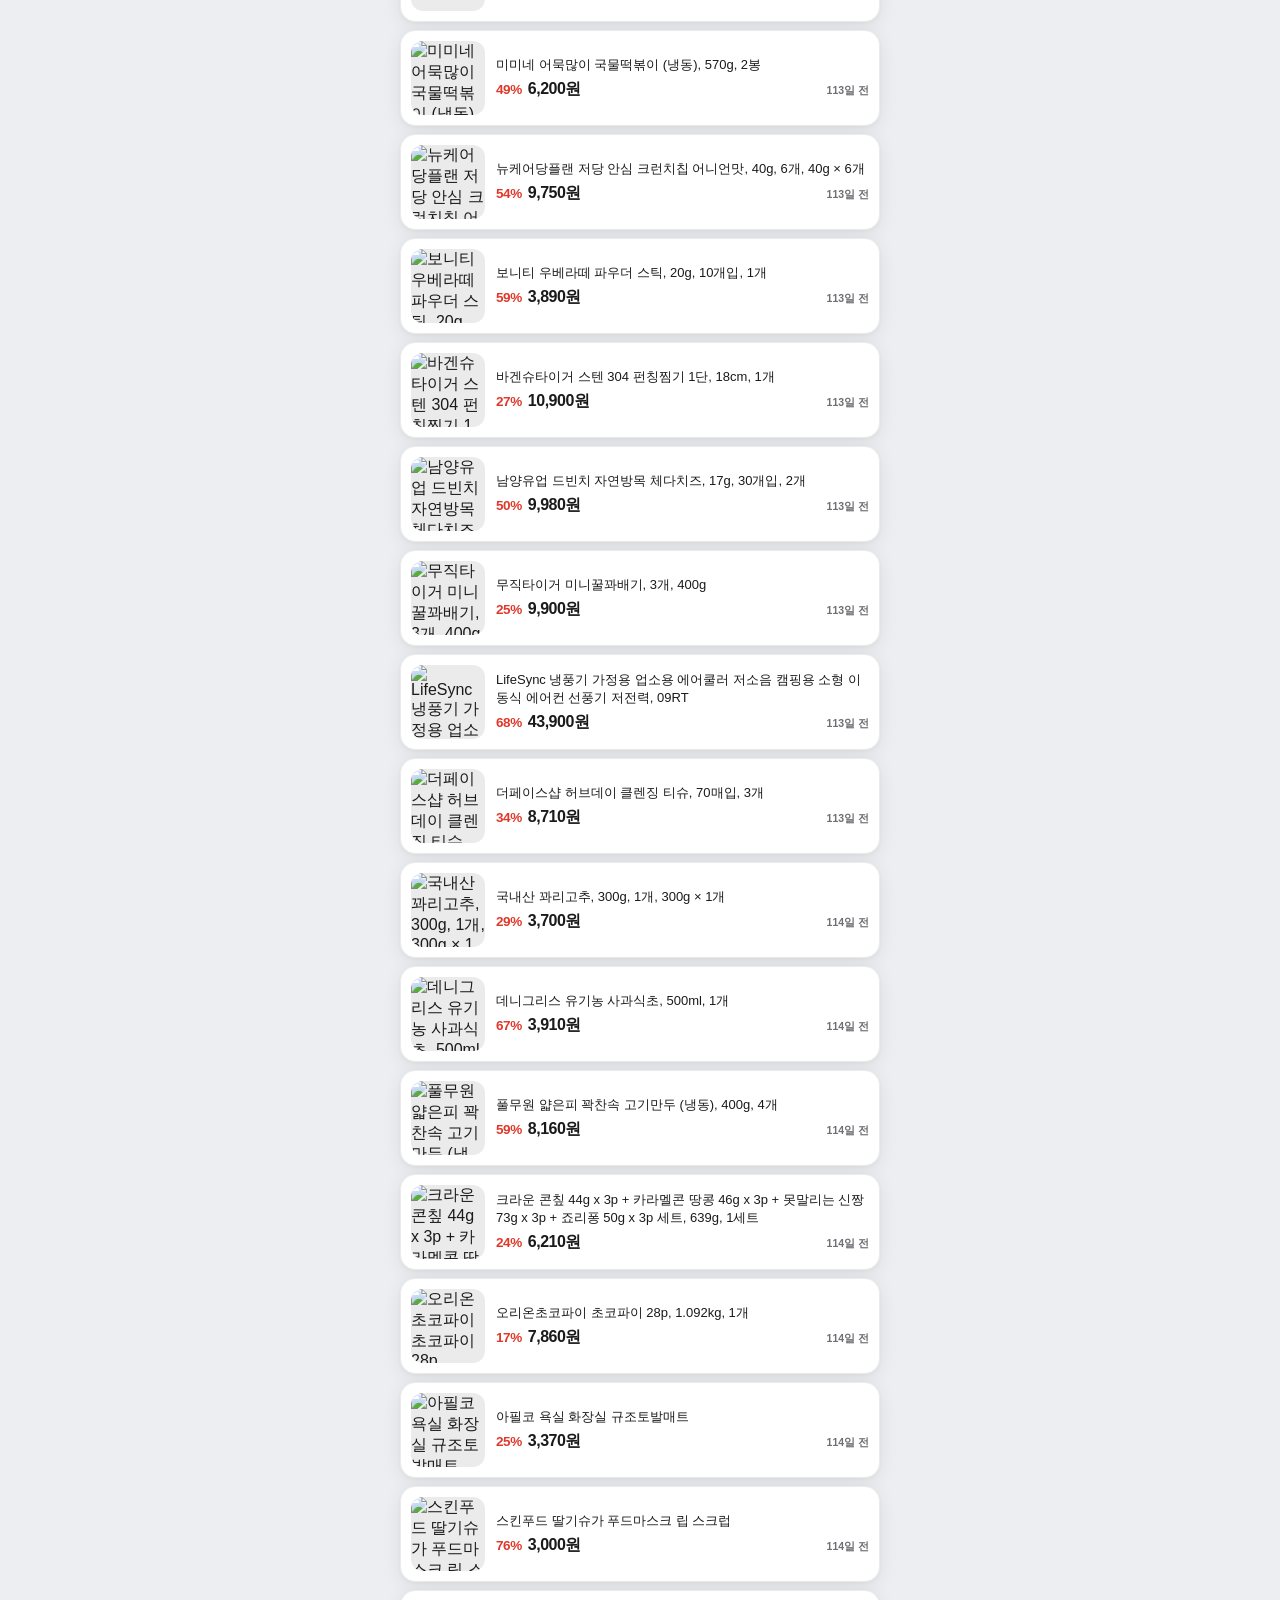
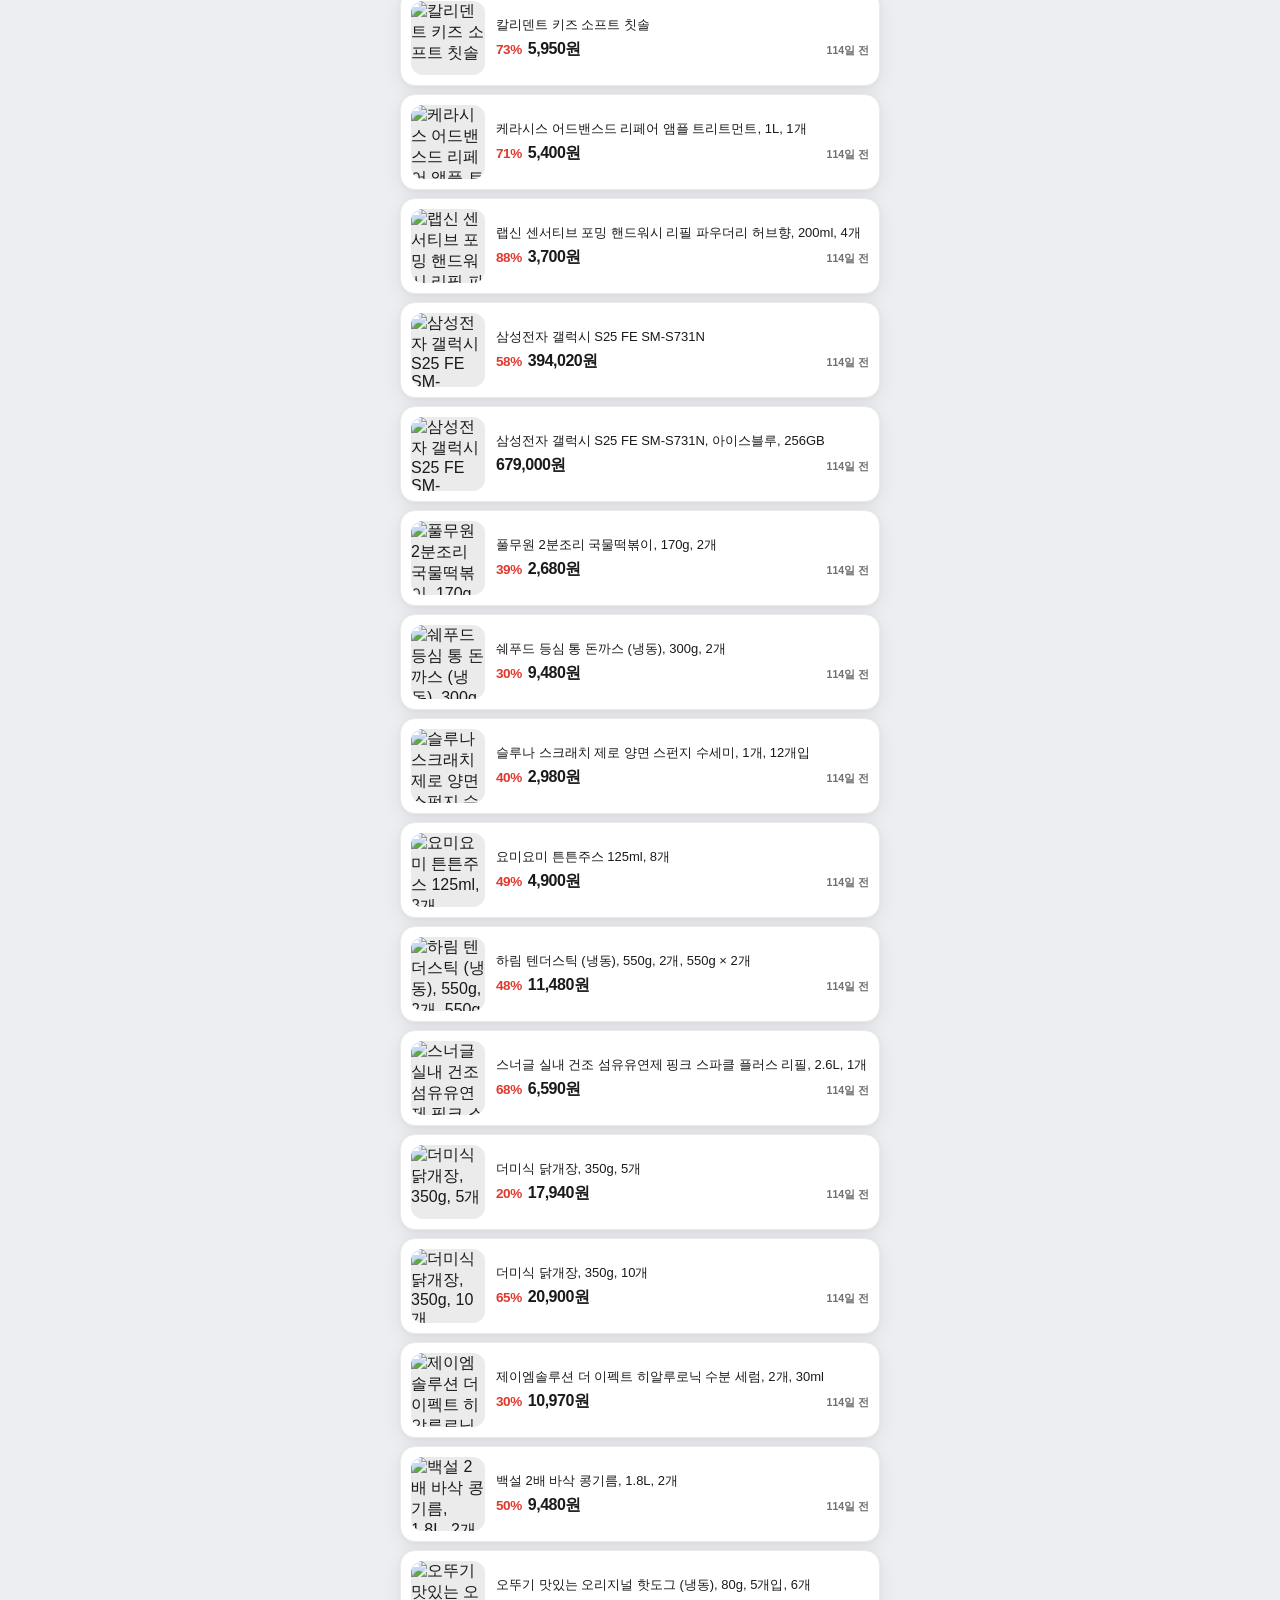
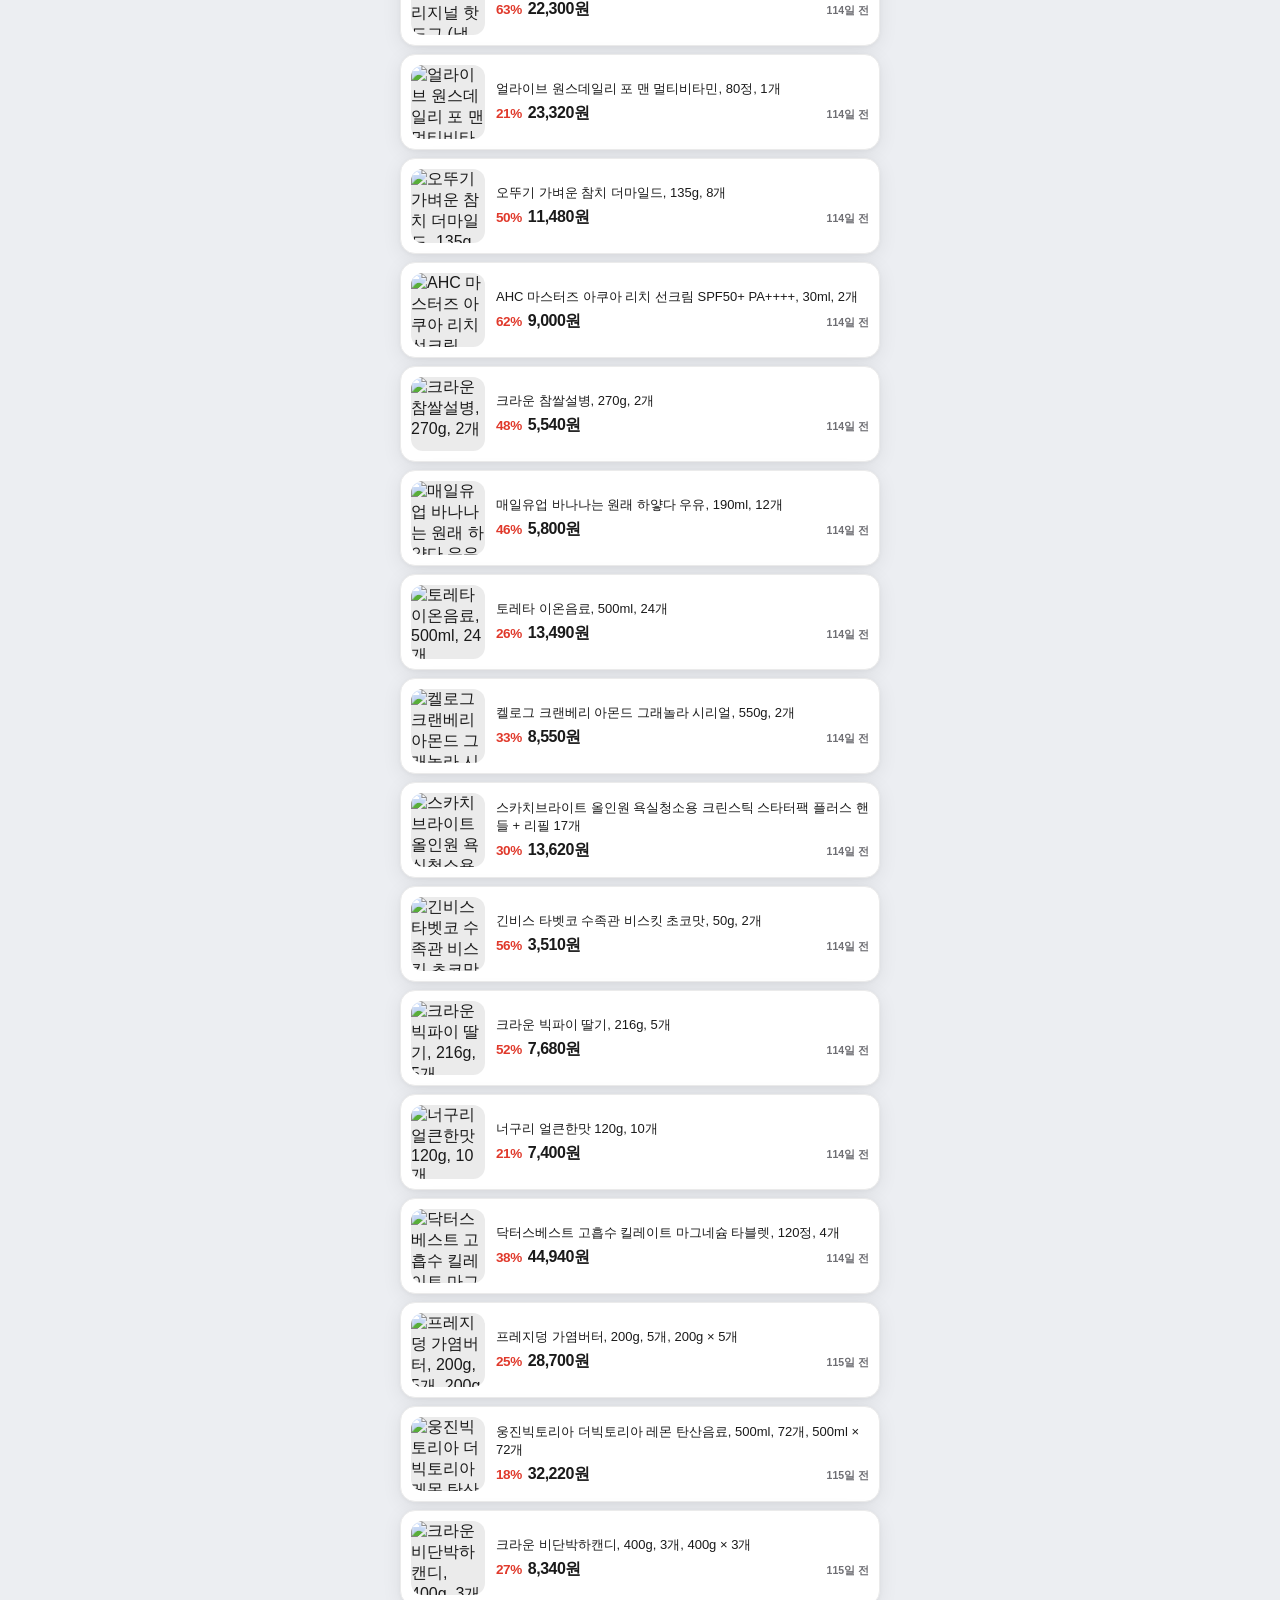
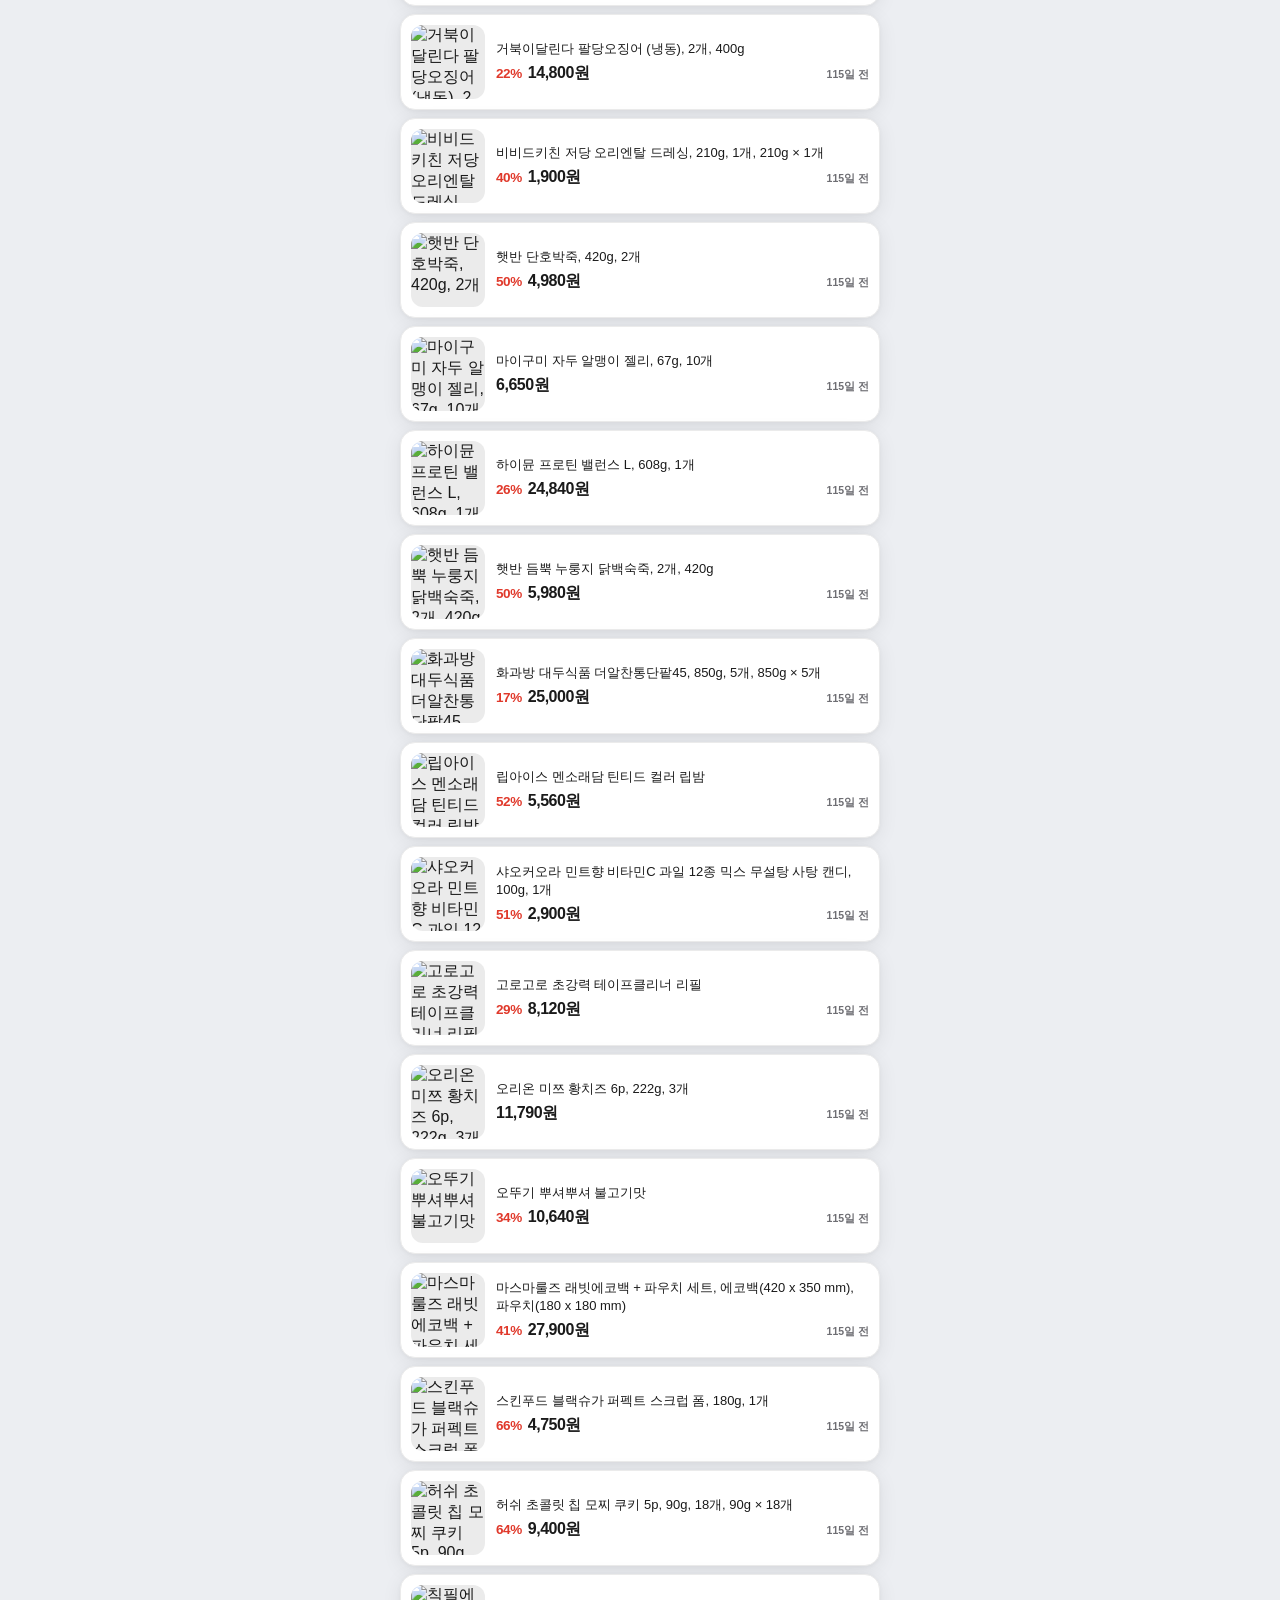
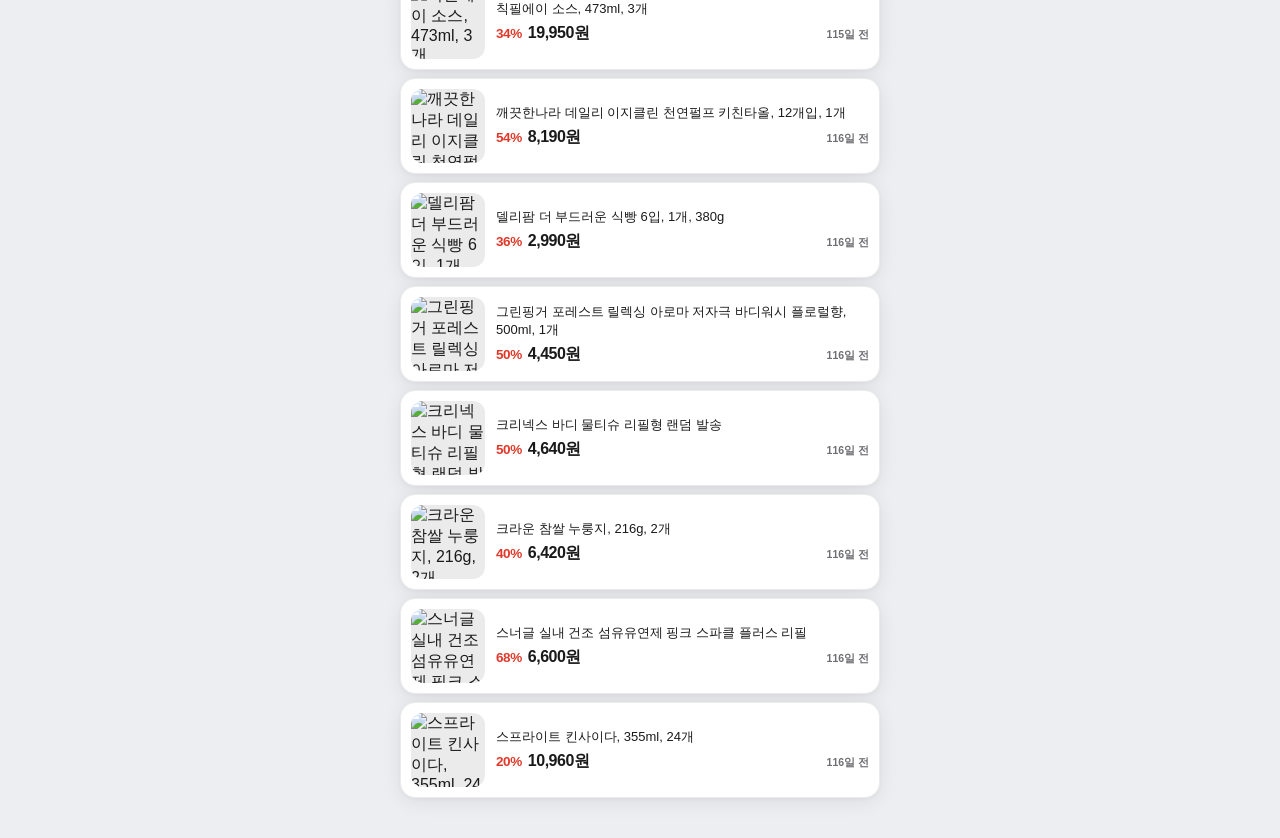
==== commit ff1557c4: "링크트리 UI 개편: 2단 격자 → 1열 리스트 + BEST50 순위 컬럼 상품명이 "산해직송 파김치, 1kg, 1개"처럼 긴 식품·생활용품 위주라 2단 격자(카드 폭 약 180p" ====
--- a/index.html
+++ b/index.html
@@ -28,7 +28,7 @@
 <meta property="og:url" content="https://hotdeal-fairy.github.io/hotdeal/" />
 <meta property="og:image" content="https://hotdeal-fairy.github.io/hotdeal/images/og-image.jpg?v=2" />
 <!-- style.css 수정 시마다 ?v= 뒤 숫자를 올려 브라우저 캐시 무효화 (별도 빌드 단계가 없는 정적 사이트라 수동 관리) -->
-<link rel="stylesheet" href="style.css?v=8" />
+<link rel="stylesheet" href="style.css?v=11" />
 </head>
 <body>
 
@@ -41,6 +41,7 @@
 
   <div class="mall-tabs" id="mall-tabs"></div>
   <p class="mall-disclosure" id="mall-disclosure"></p>
+  <p class="mall-updated-at" id="mall-updated-at"></p>
   <div id="products"></div>
 
   <p class="status" id="status" hidden>불러오는 중 문제가 발생했어요.</p>
@@ -84,6 +85,17 @@
     const diffHour = diffMin / 60;
     if (diffHour < 24) return `${Math.floor(diffHour)}시간 전`;
     return `${Math.floor(diffHour / 24)}일 전`;
+  }
+
+  // 랭킹 탭의 "갱신 시각" 한 줄용 날짜("2026.08.17"). 시:분까지 적으면 "어제 21:35"처럼
+  // 지난 시각이 그대로 드러나는데, 갱신이 하루 1회라 날짜 단위 표기가 실제 갱신 주기와도 맞는다
+  // (2026-08-17 사용자 확정). 상대시간을 쓰지 않는 이유는 renderMall()의 주석 참조.
+  // epoch(초)를 브라우저 로컬 타임존으로 찍는다 — 방문자가 사실상 전부 국내(KST)라
+  // data.json을 쓰는 서버와 같은 날짜가 된다.
+  function formatSyncedAt(ts) {
+    const d = new Date(ts * 1000);
+    const pad = (n) => String(n).padStart(2, "0");
+    return `${d.getFullYear()}.${pad(d.getMonth() + 1)}.${pad(d.getDate())}`;
   }
 
   function render(data) {
@@ -162,32 +174,63 @@
     function renderMall(mall) {
       if (!mall) return;
       document.getElementById("mall-disclosure").textContent = mall.disclosure ?? "";
+
+      // 랭킹 탭(BEST50)은 카드마다 상대시간 배지를 붙이지 않고(아래) 목록 위에 마지막 갱신
+      // 시각 한 줄만 둔다. 카드 배지가 쓰던 `_ts`는 "그 상품이 랭킹에 처음 진입한 시각"이라
+      // 순위와 무관한 값이고, 오래 랭킹에 머문 인기 상품일수록 "6일 전"으로 낡아 보여
+      // 실시간 랭킹이 아닌 것처럼 읽혔다. 갱신 시각은 매 사이클 새로 찍히는
+      // `_last_synced_ts`의 최댓값 — 같은 사이클에서 쓰인 값이라 사실상 전부 동일하지만,
+      // 이전 사이클 잔여 항목이 섞여도 "가장 최근 갱신"이 나오도록 최댓값을 쓴다.
+      const syncedTs = (mall.products ?? []).reduce(
+        (max, p) =>
+          p._rank != null && typeof p._last_synced_ts === "number"
+            ? Math.max(max, p._last_synced_ts)
+            : max,
+        0
+      );
+      document.getElementById("mall-updated-at").textContent =
+        syncedTs > 0 ? `🕒 ${formatSyncedAt(syncedTs)} 기준` : "";
+
+      // 2단 카드 격자가 아니라 1열 리스트로 그린다(2026-08-17 개편) — 상품명이
+      // "산해직송 파김치, 1kg, 1개"처럼 긴 식품·생활용품 위주라 격자에서는 늘 잘렸다.
+      // 행 전체가 링크다(격자에선 이미지만 링크였다) — 리스트에서는 이름·가격까지
+      // 눌러지는 게 자연스럽고 모바일 탭 타깃도 커진다.
       document.getElementById("products").innerHTML = `
-        <div class="products-grid">
+        <div class="products-list">
           ${(mall.products ?? [])
-            .map(
-              (product) => `
-              <div class="product-card">
-                <a href="${escapeHtml(sanitizeUrl(product.url))}" target="_blank" rel="noopener">
-                  <img src="${escapeHtml(sanitizeUrl(product.image))}" alt="${escapeHtml(product.name)}" loading="lazy" referrerpolicy="no-referrer" />
-                </a>
-                <p class="product-name">${escapeHtml(product.name)}</p>
-                <p class="product-price-row">
-                  <span class="product-price">${escapeHtml(product.price)}</span>
-                  ${
-                    product.discount_rate != null
-                      ? `<span class="product-discount">▼${escapeHtml(product.discount_rate)}%</span>`
-                      : ""
-                  }
-                  ${
-                    product.priceAt
-                      ? `<span class="product-price-at">${formatRelativeTime(product._ts)}</span>`
-                      : ""
-                  }
-                </p>
-              </div>
-            `
-            )
+            .map((product) => {
+              // 순위 숫자는 랭킹 탭(_rank 보유)에만 붙는다 — 카톡 발행분 탭에는 순위 개념이 없다.
+              // 숫자로 강제 변환하고 **1 이상**만 통과시킨다: data.json은 외부(토스) 응답에서
+              // 온 값이라 문자열("3")·이상값("abc")·0·음수가 들어올 수 있는데, 그대로 그리면
+              // "0위" 행이 생기고 `rank <= 3` 판정에도 걸려 1~3위 강조까지 받는다.
+              const rank = Number(product._rank);
+              const hasRank = Number.isFinite(rank) && rank >= 1;
+              return `
+              <a class="product-row${hasRank && rank <= 3 ? " product-row-top" : ""}"
+                 href="${escapeHtml(sanitizeUrl(product.url))}" target="_blank" rel="noopener">
+                ${hasRank ? `<span class="product-rank">${rank}</span>` : ""}
+                <img src="${escapeHtml(sanitizeUrl(product.image))}" alt="${escapeHtml(product.name)}" loading="lazy" referrerpolicy="no-referrer" />
+                <span class="product-info">
+                  <span class="product-name">${escapeHtml(product.name)}</span>
+                  <span class="product-price-row">
+                    ${
+                      product.discount_rate != null
+                        ? `<span class="product-discount">${escapeHtml(product.discount_rate)}%</span>`
+                        : ""
+                    }
+                    <span class="product-price">${escapeHtml(product.price)}</span>
+                    ${
+                      // 랭킹 항목(_rank 보유)은 제외 — 여기 쓰이는 `_ts`가 랭킹 진입 시각이라
+                      // 순위와 무관하고, 대신 목록 위 갱신 일자 한 줄로 대체했다(위 주석 참조).
+                      product._rank == null && product.priceAt
+                        ? `<span class="product-price-at">${formatRelativeTime(product._ts)}</span>`
+                        : ""
+                    }
+                  </span>
+                </span>
+              </a>
+            `;
+            })
             .join("")}
         </div>
       `;
--- a/style.css
+++ b/style.css
@@ -18,6 +18,12 @@
      쓴다. 라이트/다크 각각 배경 대비가 확보된 색을 별도로 지정(단일 색으로는 두 배경 모두
      만족 못 함, 예: theme.accent #6B35C8는 어두운 카드 배경에서 거의 안 보였음) */
   --discount: #e0392b;
+  /* BEST50 1~3위 행의 틴트와 4위 이하 순위 숫자 색. 상품 사진 위가 아니라 카드 면 위에
+     얹히는 값이라(구 배지와 다른 점) 테마별로 따로 잡는다 — 다크에서 라이트 틴트를 쓰면
+     흰 판이 되고, 라이트에서 다크 틴트를 쓰면 행 하나만 검게 뜬다. */
+  --rank-tint: #f4eeff;
+  --rank-tint-border: #ddd0f7;
+  --rank-dim: #a6a6ae;
 }
 
 @media (prefers-color-scheme: dark) {
@@ -30,6 +36,9 @@
     --border: #2c2c2e;
     --card-shadow: 0 4px 20px rgba(0, 0, 0, 0.35), 0 1px 4px rgba(0, 0, 0, 0.2);
     --discount: #ff6b5e;
+    --rank-tint: #241b3b;
+    --rank-tint-border: #3d2f63;
+    --rank-dim: #7c7d88;
   }
 }
 
@@ -179,17 +188,19 @@
   text-overflow: ellipsis;
 }
 
+/* 탭은 3개를 균등 분할해 화면 폭을 꽉 채운다(2026-08-17) — 탭 전환이 이 페이지의 주요
+   동작이라 좌측에 몰려 있는 것보다 폭을 다 쓰는 편이 그 사실을 드러낸다. 탭이 늘어나면
+   각 탭이 좁아질 뿐 넘치지 않는다(flex: 1 + 최소 폭 없음). */
 .mall-tabs {
   display: flex;
-  gap: 8px;
+  gap: 6px;
   margin: 12px 0 0;
-  overflow-x: auto;
 }
 
 .mall-tab-btn {
-  flex-shrink: 0;
+  flex: 1;
   min-height: 40px;
-  padding: 0 18px;
+  padding: 0 6px;
   display: inline-flex;
   align-items: center;
   justify-content: center;
@@ -225,50 +236,95 @@
   white-space: pre-line;
 }
 
-.products-grid {
-  display: grid;
-  grid-template-columns: repeat(2, 1fr);
-  column-gap: 8px;
-  row-gap: 12px;
-  margin-top: 16px;
-}
-
-.product-card {
-  /* Grid가 같은 행의 카드 높이를 제일 큰 카드에 맞춰 늘리는데(기본 stretch), 늘어난 만큼을
-     상품명 영역(flex: 1, 아래)이 흡수하게 해 가격 줄이 항상 그 행의 가장 큰 카드 기준으로
-     같은 높이에서 시작하게 한다 — 한 줄짜리 이름끼리만 있는 행은 아예 늘어나지 않아 여백도
-     생기지 않는다(행 단위로만 맞추고 페이지 전체에 고정 높이를 강제하지 않음). */
+.mall-updated-at {
+  font-size: 12px;
+  line-height: 1.4;
+  color: var(--text-muted);
+  margin: 8px 2px 0;
+  text-align: right;
+}
+
+/* ── 상품 목록: 1열 리스트(2026-08-17 개편) ──────────────────────────────────
+   2단 카드 격자에서 리스트로 바꾼 이유: 상품명이 "산해직송 파김치, 1kg, 1개"처럼
+   긴 식품·생활용품 위주라 격자 폭(약 180px)에서는 이름이 늘 두 줄로 잘렸다.
+   리스트는 한 화면 노출 수가 줄어드는 대신 이름·가격·할인율이 같은 축에 정렬돼
+   위아래 상품끼리 바로 비교된다. */
+.products-list {
   display: flex;
   flex-direction: column;
-}
-
-.product-card a {
-  display: block;
-  aspect-ratio: 1 / 1;
+  gap: 8px;
+  margin-top: 10px;
+}
+
+/* 행 전체가 링크다(격자에선 이미지만 링크였다) — 리스트에서는 이름·가격까지 눌리는 게
+   자연스럽고 모바일 탭 타깃도 커진다.
+   min-height를 고정하는 이유: 랭킹 탭은 순위 컬럼이 붙어 상품명이 더 자주 두 줄이 되는데,
+   높이를 안 묶으면 그 탭만 행이 커 보인다(탭을 오갈 때 크기가 달라 보이는 문제). */
+.product-row {
+  display: flex;
+  align-items: center;
+  gap: 11px;
+  padding: 10px;
+  min-height: 94px;
+  background: var(--card-bg);
+  border: 1px solid var(--border);
+  border-radius: 15px;
+  box-shadow: var(--card-shadow);
+  color: inherit;
+  text-decoration: none;
+  transition: transform 0.15s ease;
+}
+
+.product-row:hover {
+  transform: translateY(-1px);
+}
+
+.product-row img {
+  width: 74px;
+  height: 74px;
+  flex-shrink: 0;
   border-radius: 12px;
-  overflow: hidden;
-  box-shadow: var(--card-shadow);
-  border: 1px solid var(--border);
-}
-
-.product-card img {
-  width: 100%;
-  height: 100%;
   object-fit: cover;
   display: block;
-  transition: transform 0.2s ease;
-}
-
-.product-card a:hover img {
-  transform: scale(1.04);
+  background: var(--border);
+}
+
+/* 랭킹 탭(BEST50) 전용 순위 컬럼. 격자 시절의 이미지 위 배지를 대체한다 — 리스트에서는
+   숫자가 세로로 정렬돼 그 자체로 랭킹표처럼 읽히므로 판·그림자가 필요 없다. */
+.product-rank {
+  width: 24px;
+  flex-shrink: 0;
+  text-align: center;
+  font-size: 16px;
+  font-weight: 800;
+  line-height: 1;
+  letter-spacing: -0.04em;
+  color: var(--rank-dim);
+  font-variant-numeric: tabular-nums;
+}
+
+/* 1~3위는 **행 배경**으로 강조한다(2026-08-17 사용자 확정) — 크기·여백·글자 크기는
+   4위 이하와 완전히 동일하게 두고 색만 바꾼다. 상위권 3개가 하나의 덩어리로 읽힌다. */
+.product-row-top {
+  background: var(--rank-tint);
+  border-color: var(--rank-tint-border);
+}
+
+.product-row-top .product-rank {
+  color: var(--accent);
+}
+
+.product-info {
+  min-width: 0;
+  flex: 1;
+  display: flex;
+  flex-direction: column;
 }
 
 .product-name {
-  margin: 6px 2px 0;
   font-size: 13px;
   font-weight: 500;
-  line-height: 1.25;
-  flex: 1;
+  line-height: 1.35;
   display: -webkit-box;
   -webkit-line-clamp: 2;
   -webkit-box-orient: vertical;
@@ -277,30 +333,33 @@
 
 .product-price-row {
   display: flex;
-  flex-wrap: wrap;
   align-items: baseline;
-  gap: 2px 6px;
-  margin: 4px 2px 0;
+  gap: 6px;
+  margin-top: 5px;
 }
 
 .product-price {
-  font-size: 15px;
+  font-size: 16px;
   color: var(--text);
   font-weight: 800;
-  white-space: nowrap;
-}
-
+  letter-spacing: -0.03em;
+  white-space: nowrap;
+}
+
+/* 할인율을 가격 **앞**에 둔다 — 이 페이지에서 사람을 멈춰 세우는 값이라 먼저 읽혀야 한다. */
 .product-discount {
-  font-size: 13px;
+  font-size: 13.5px;
   color: var(--discount);
-  font-weight: 800;
+  font-weight: 900;
+  letter-spacing: -0.03em;
   white-space: nowrap;
 }
 
 .product-price-at {
-  font-size: 10px;
-  color: var(--text-muted);
-  font-weight: 400;
+  margin-left: auto;
+  font-size: 10.5px;
+  color: var(--text-muted);
+  font-weight: 600;
   white-space: nowrap;
 }
 
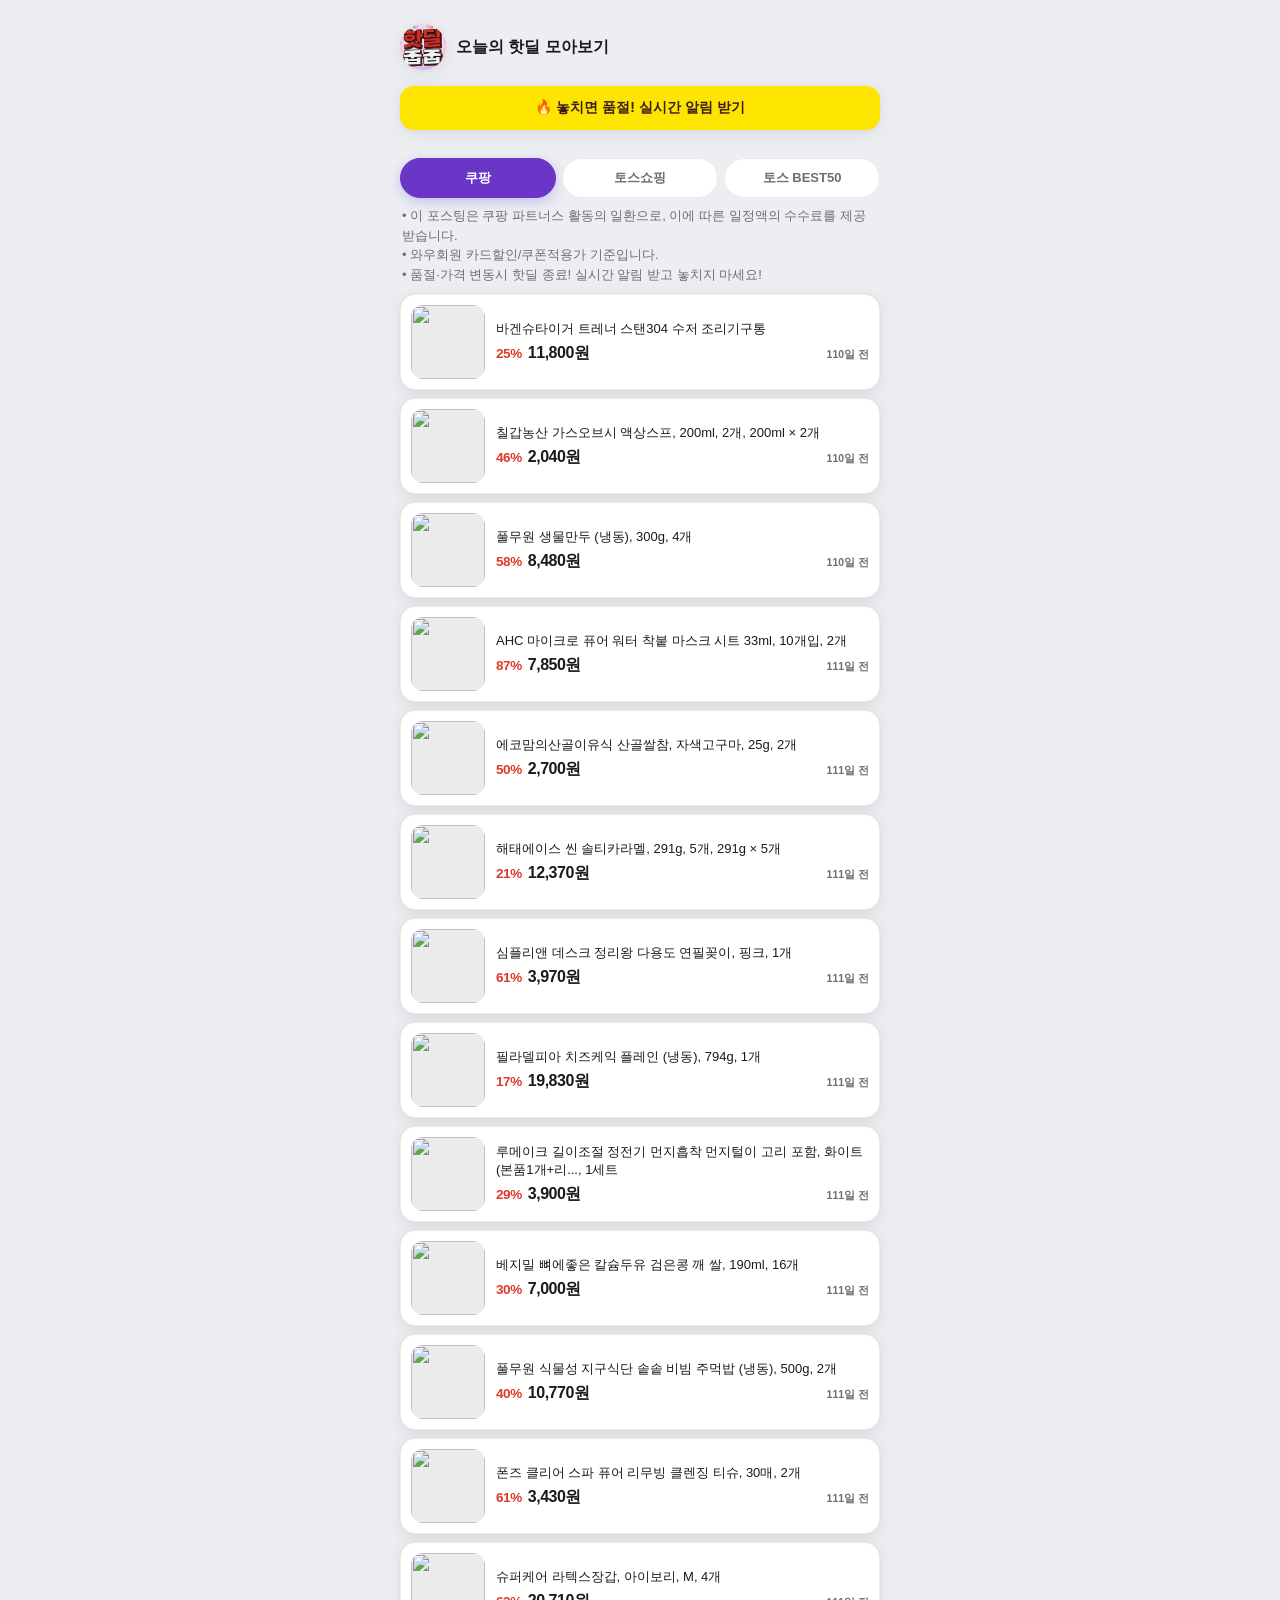
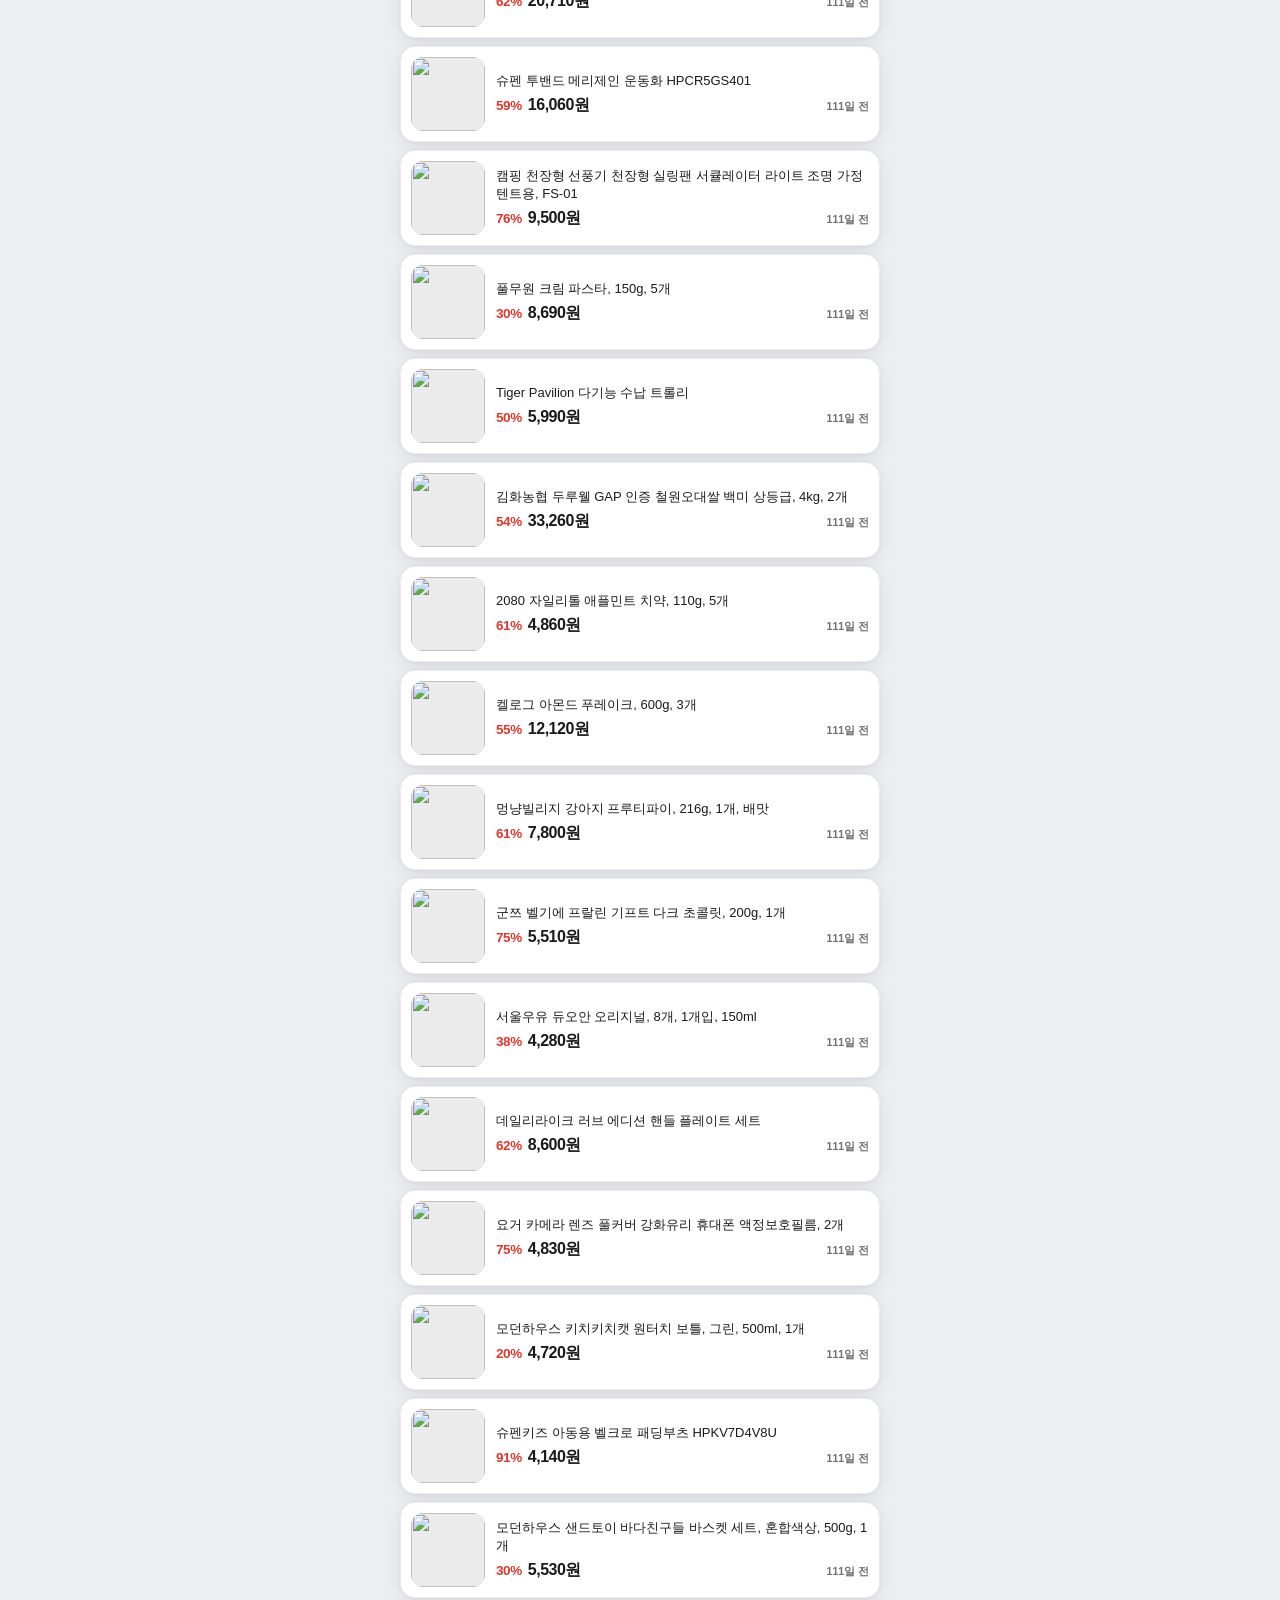
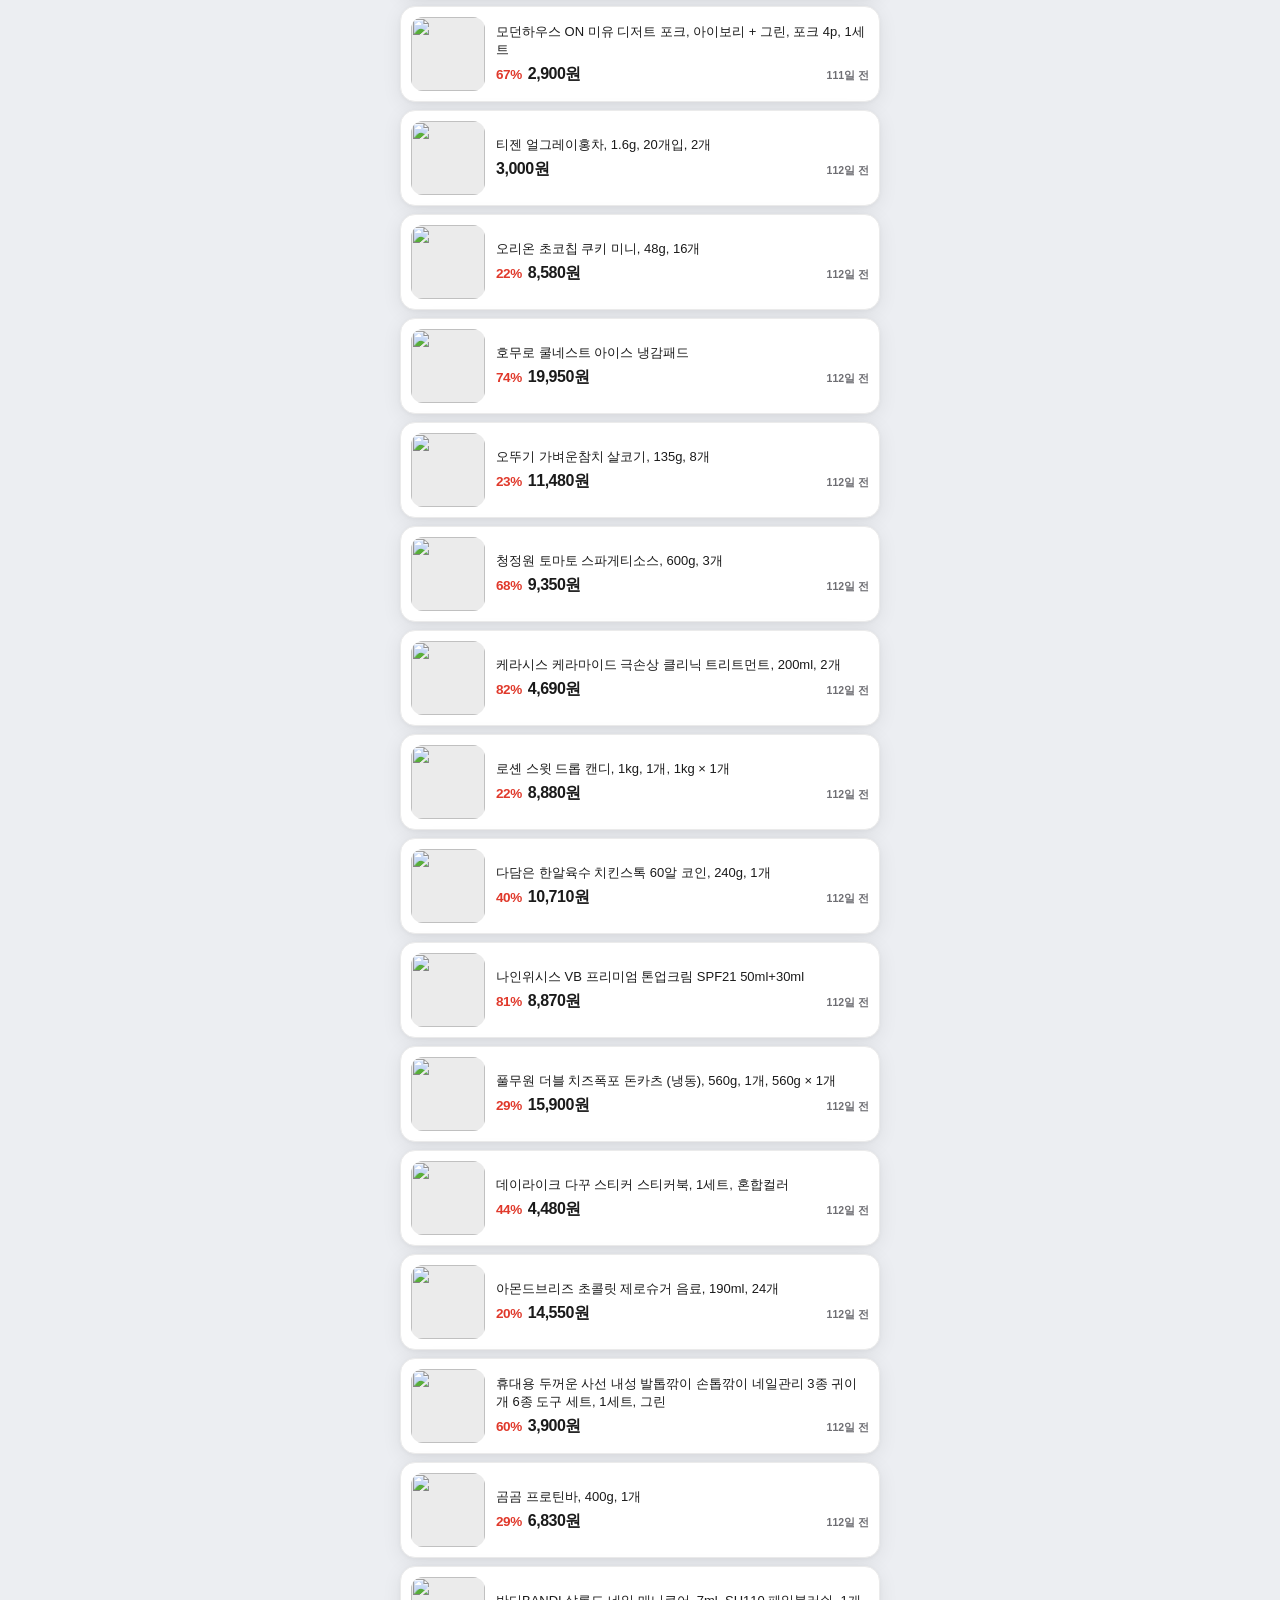
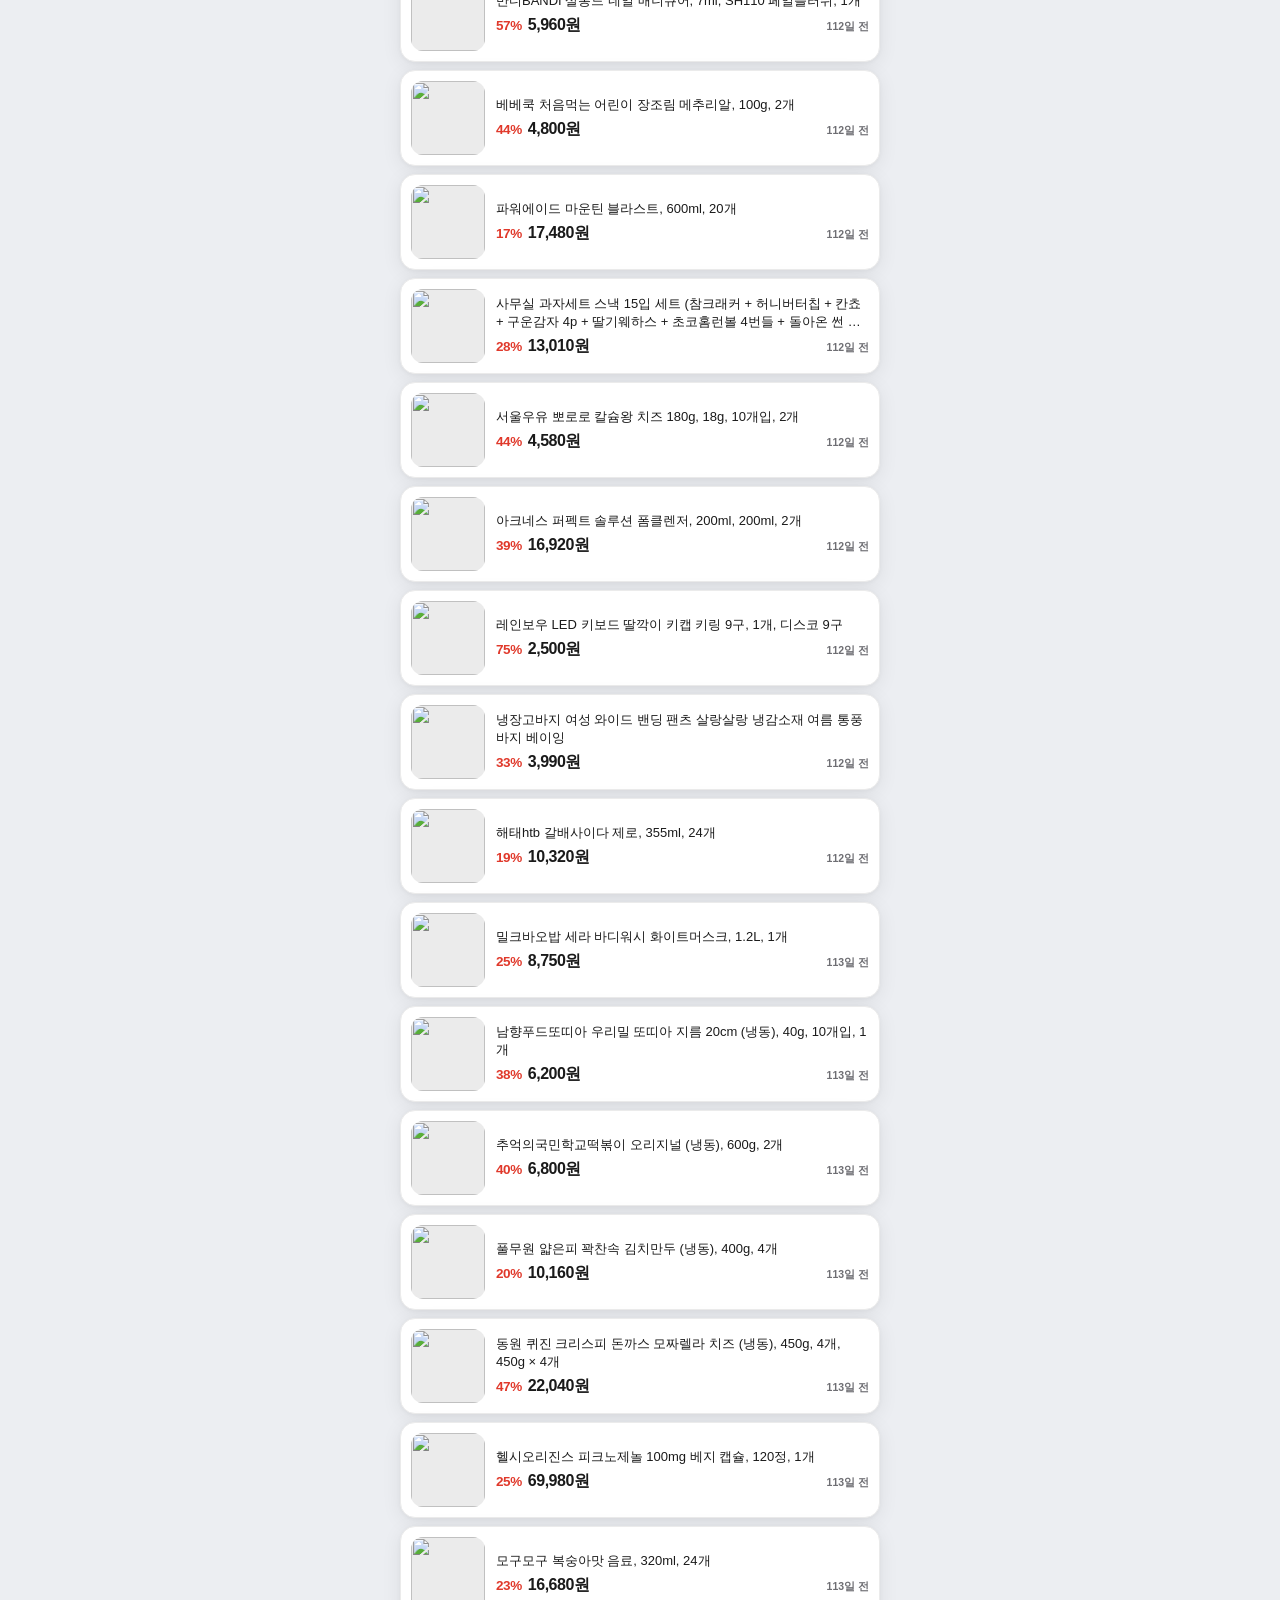
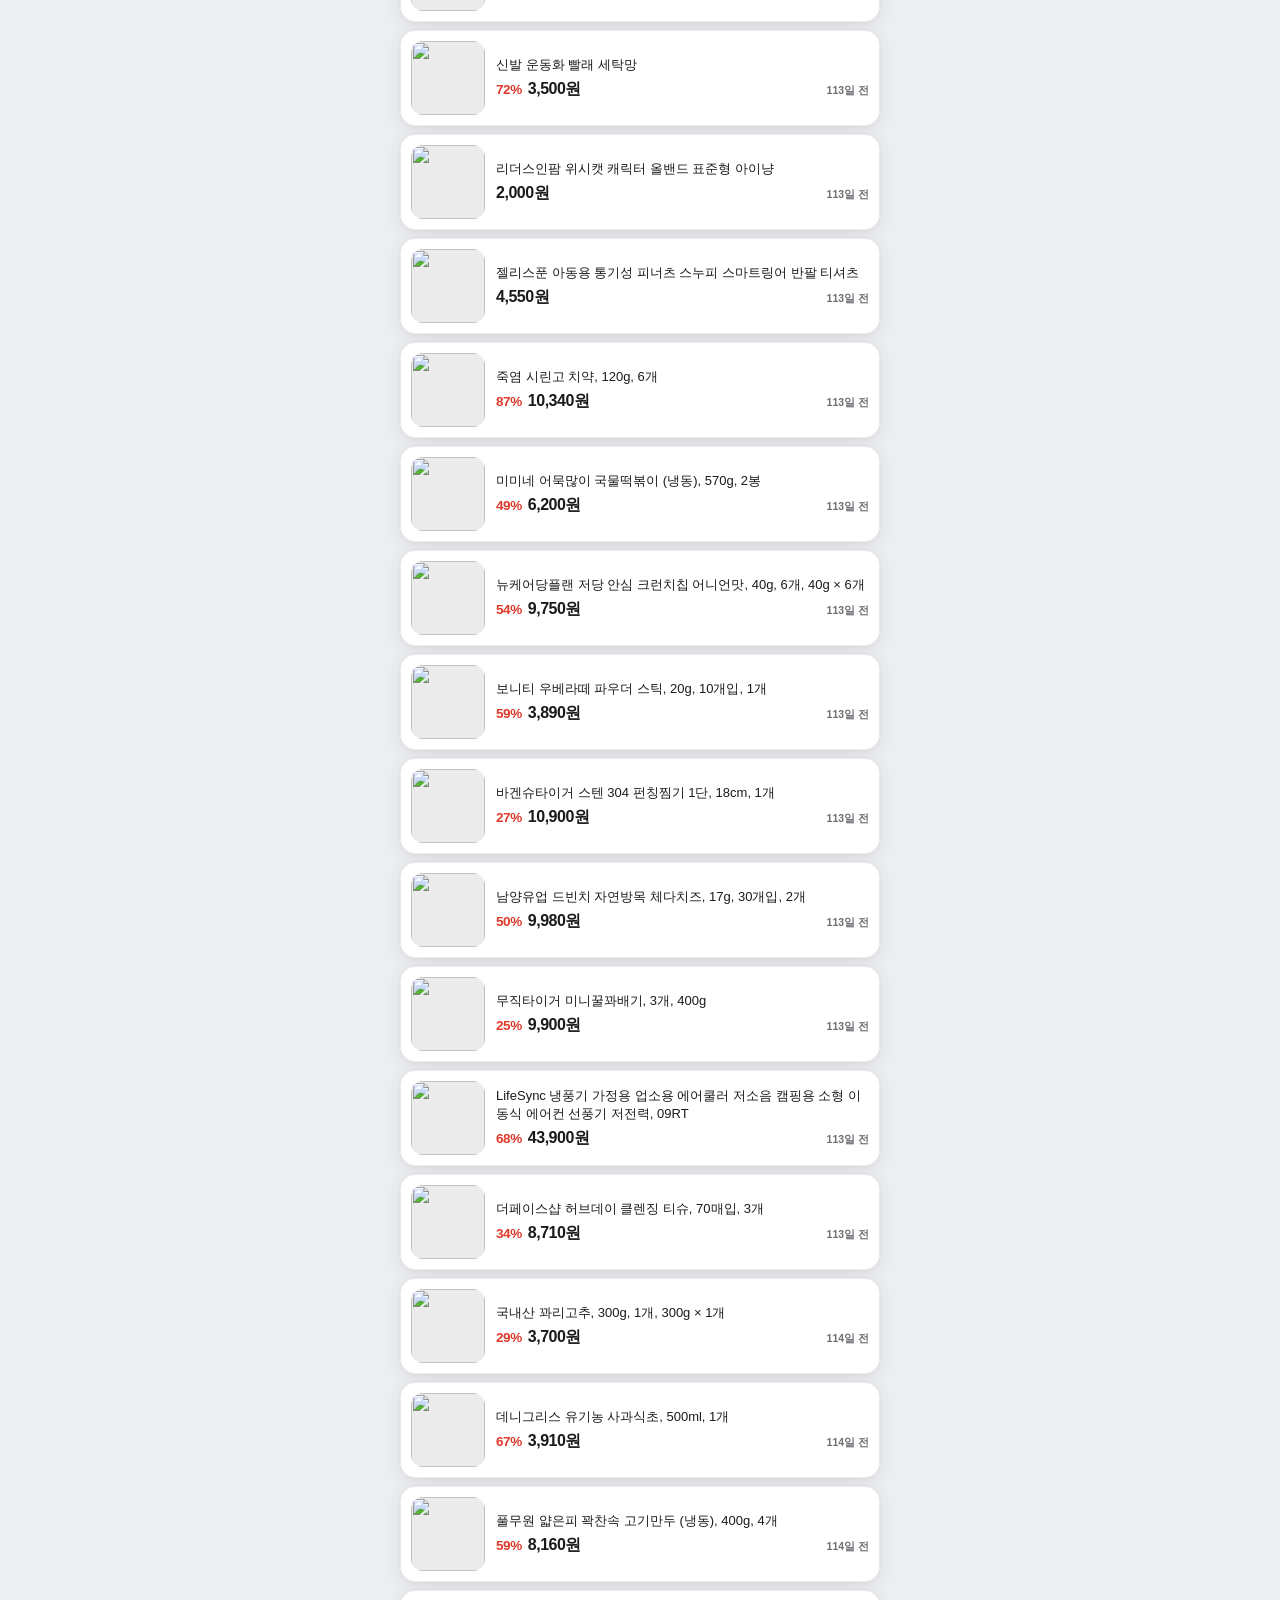
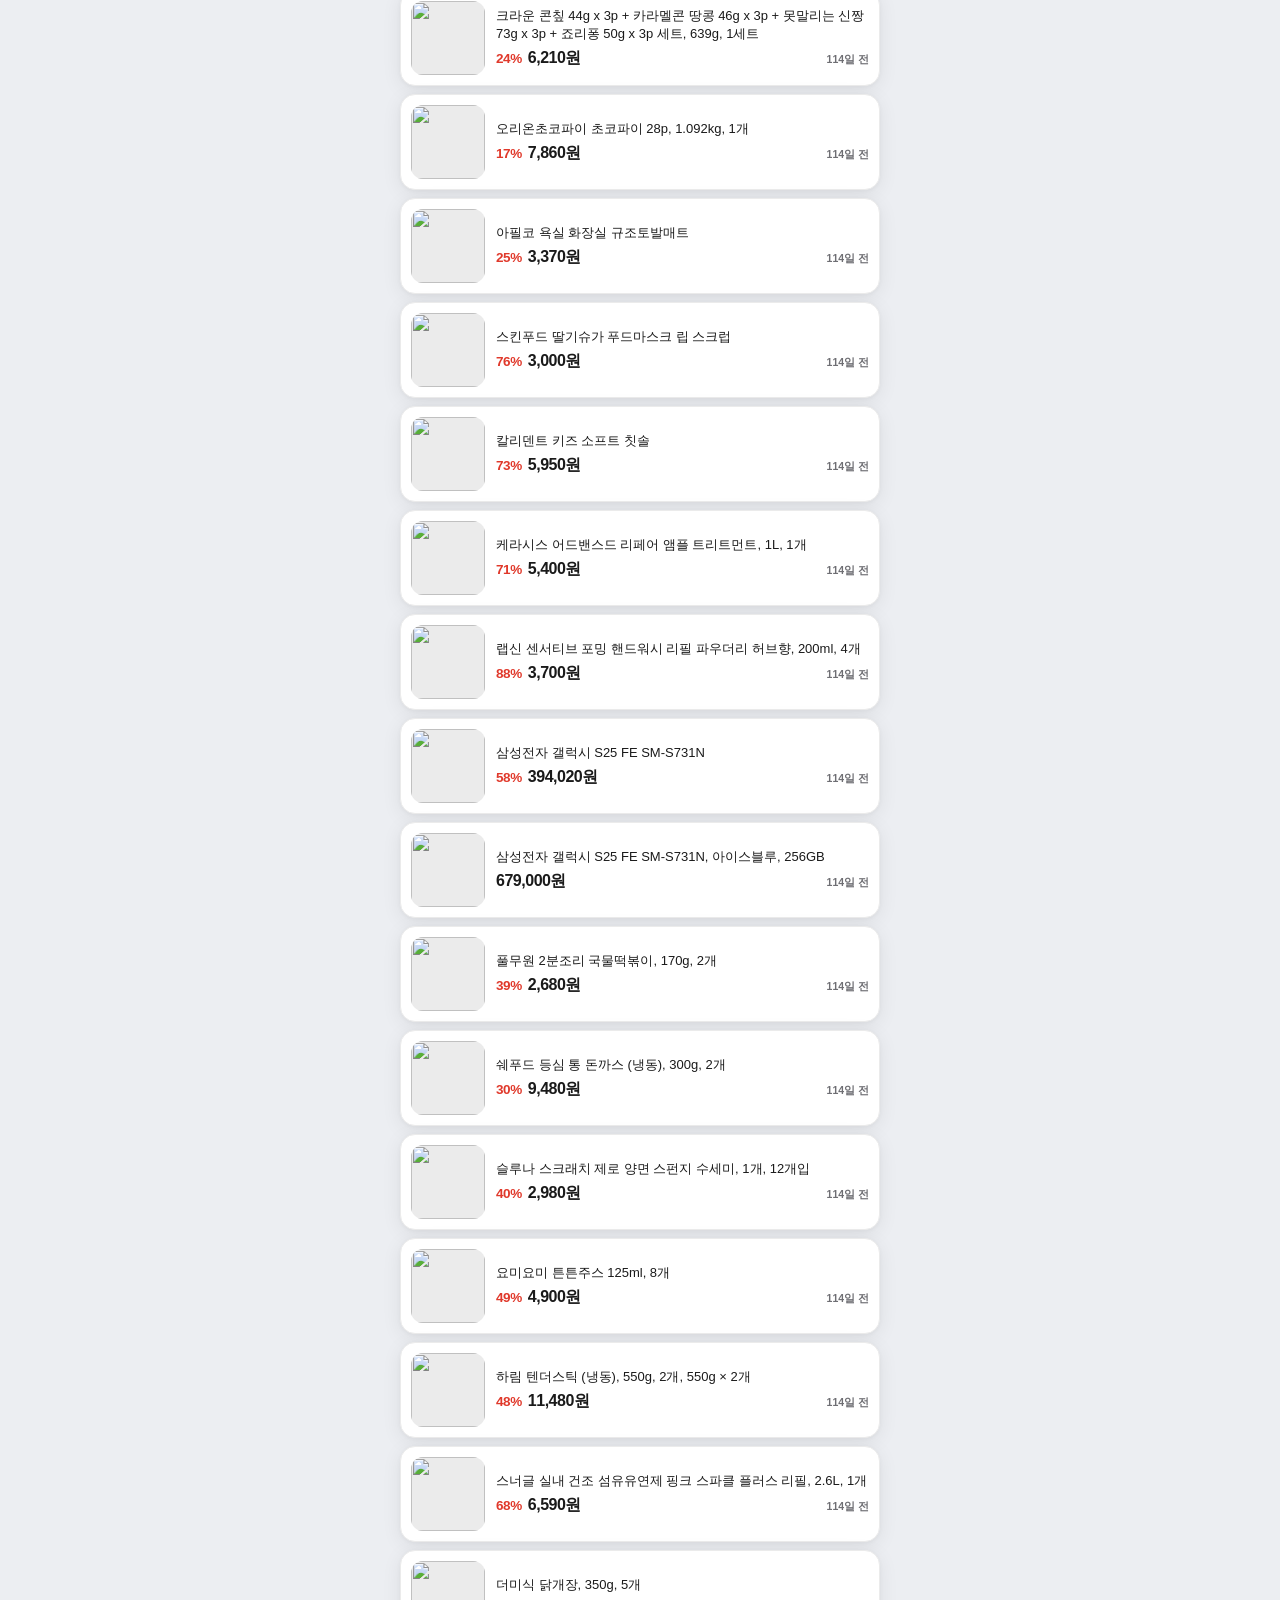
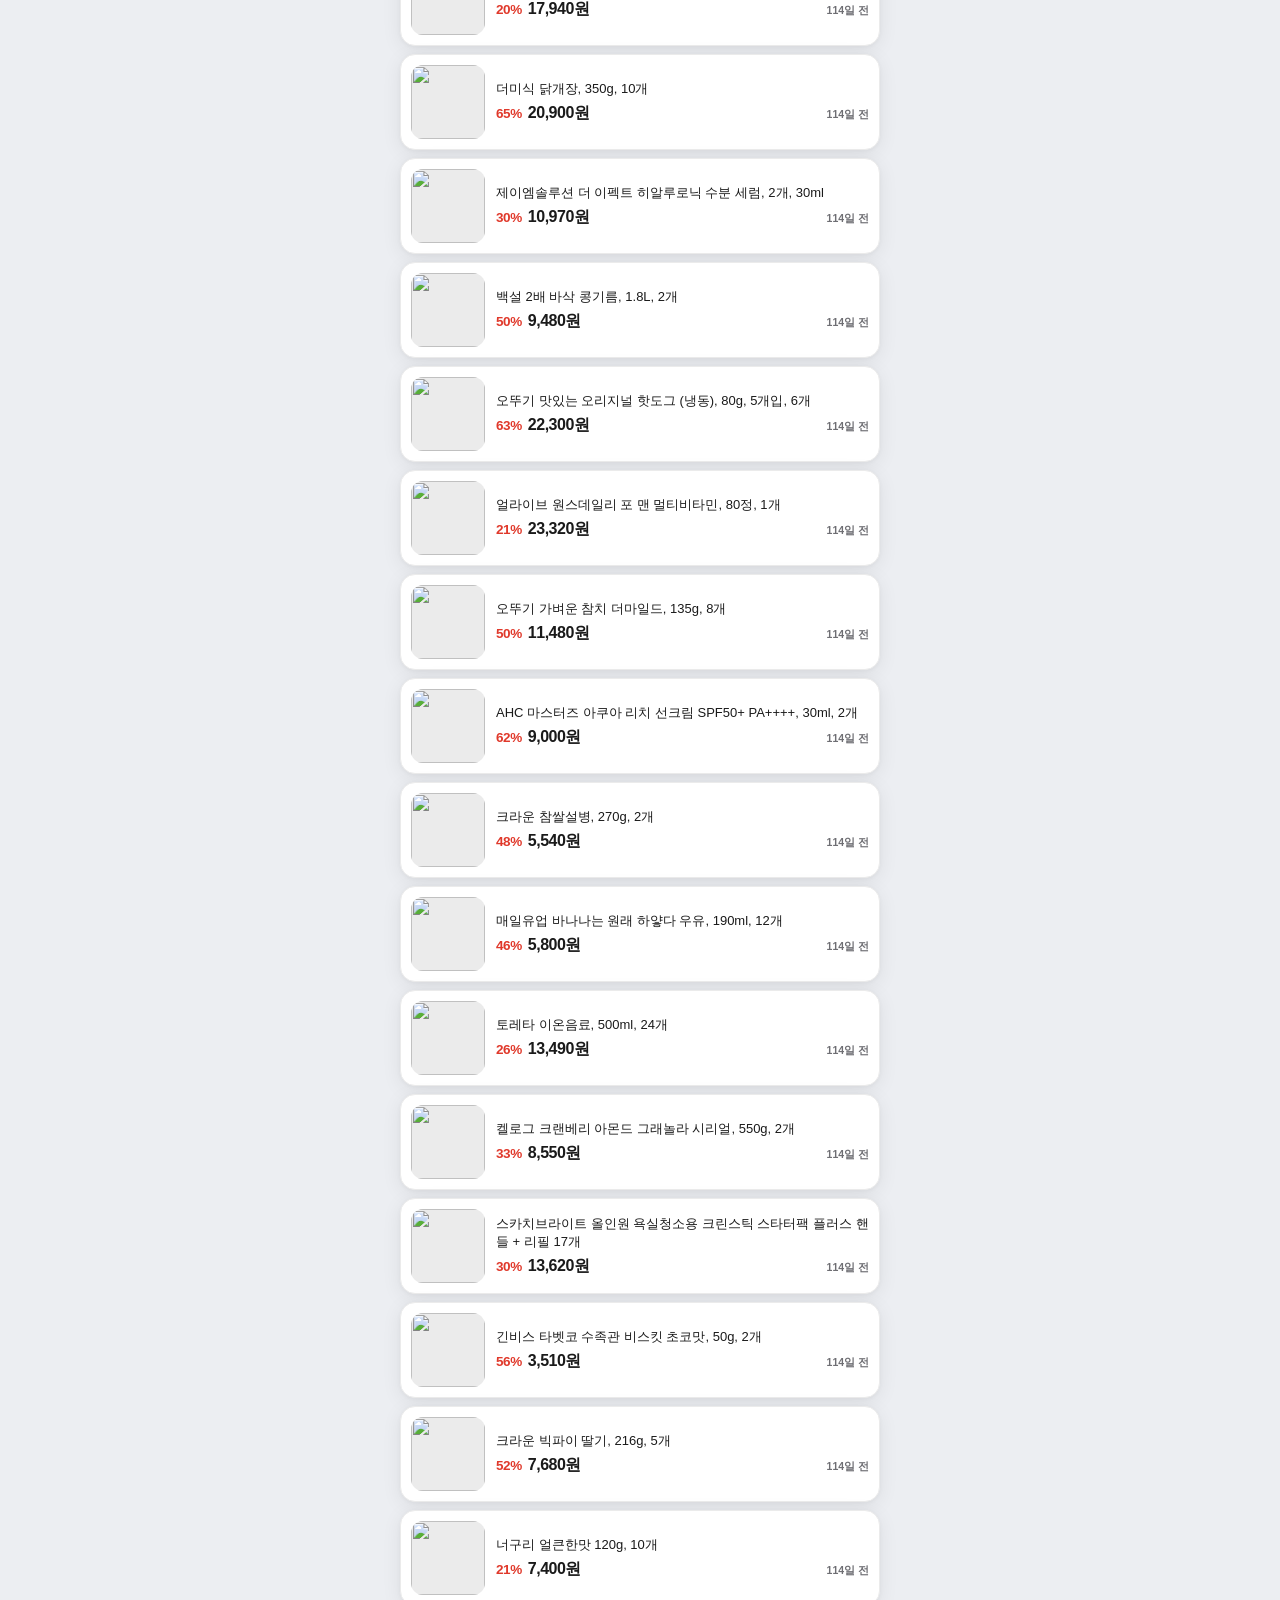
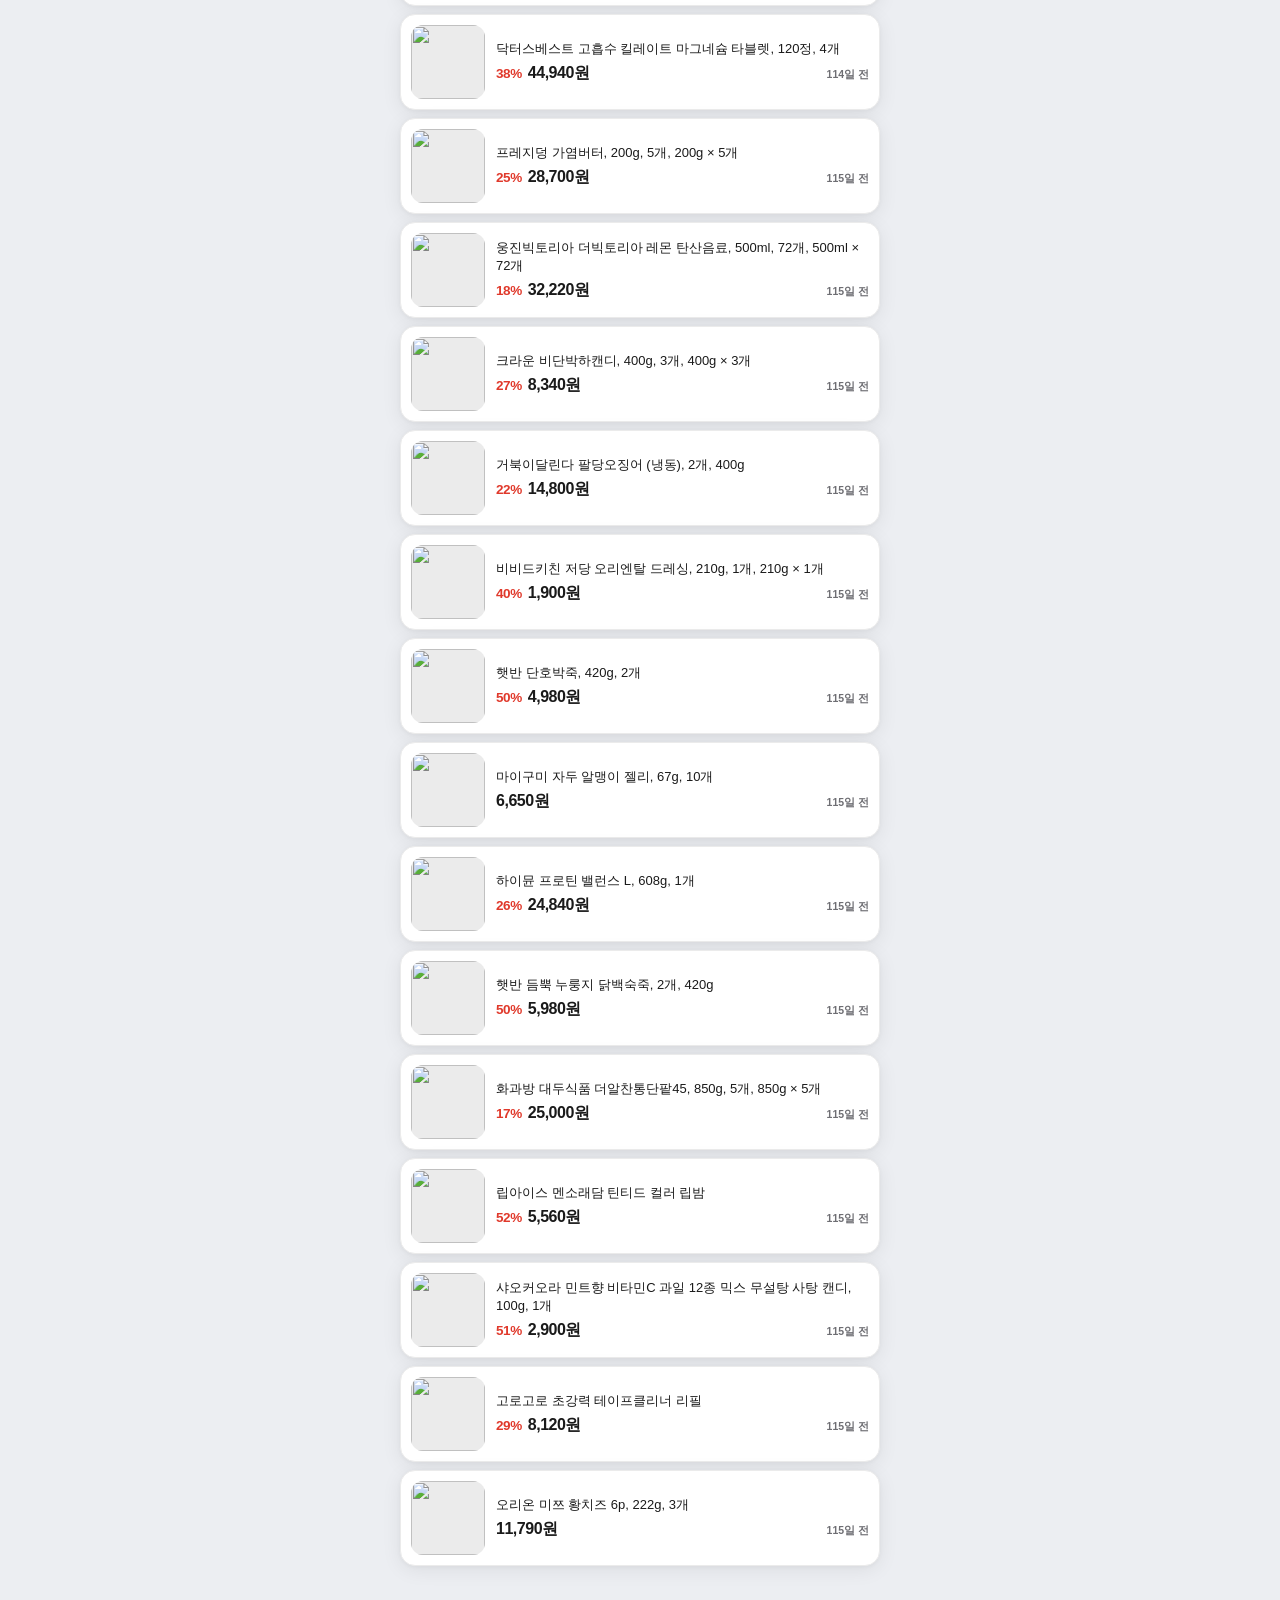
==== commit b4878b4a: "개편 후 버그 검증에서 나온 결함 4건 수정 경계값 data.json + 288px 폭 렌더링으로 전수 점검하며 발견.  - 차단된 URL(sanitizeUrl이 빈 문자열로 만든" ====
--- a/index.html
+++ b/index.html
@@ -28,7 +28,7 @@
 <meta property="og:url" content="https://hotdeal-fairy.github.io/hotdeal/" />
 <meta property="og:image" content="https://hotdeal-fairy.github.io/hotdeal/images/og-image.jpg?v=2" />
 <!-- style.css 수정 시마다 ?v= 뒤 숫자를 올려 브라우저 캐시 무효화 (별도 빌드 단계가 없는 정적 사이트라 수동 관리) -->
-<link rel="stylesheet" href="style.css?v=11" />
+<link rel="stylesheet" href="style.css?v=12" />
 </head>
 <body>
 
@@ -205,11 +205,18 @@
               // "0위" 행이 생기고 `rank <= 3` 판정에도 걸려 1~3위 강조까지 받는다.
               const rank = Number(product._rank);
               const hasRank = Number.isFinite(rank) && rank >= 1;
+              // sanitizeUrl()이 막은 URL은 빈 문자열이 된다. 그걸 그대로 href에 넣으면
+              // "현재 페이지로 이동"하는 링크가 되는데, 행 전체가 링크인 지금 구조에서는
+              // 오탭 한 번에 페이지가 새로고침된다 — href 자체를 빼서 클릭되지 않게 한다.
+              const href = sanitizeUrl(product.url);
+              // 빈 src는 브라우저가 문서 URL을 이미지로 요청하게 만든다(HTML을 이미지로
+              // 받아 깨진 그림 + 불필요한 요청). 파이프라인이 쓰는 것과 같은 플레이스홀더로 대체.
+              const image = sanitizeUrl(product.image) || "images/placeholder.svg";
               return `
               <a class="product-row${hasRank && rank <= 3 ? " product-row-top" : ""}"
-                 href="${escapeHtml(sanitizeUrl(product.url))}" target="_blank" rel="noopener">
+                 ${href ? `href="${escapeHtml(href)}" target="_blank" rel="noopener"` : ""}>
                 ${hasRank ? `<span class="product-rank">${rank}</span>` : ""}
-                <img src="${escapeHtml(sanitizeUrl(product.image))}" alt="${escapeHtml(product.name)}" loading="lazy" referrerpolicy="no-referrer" />
+                <img src="${escapeHtml(image)}" alt="" loading="lazy" referrerpolicy="no-referrer" />
                 <span class="product-info">
                   <span class="product-name">${escapeHtml(product.name)}</span>
                   <span class="product-price-row">
--- a/style.css
+++ b/style.css
@@ -292,7 +292,10 @@
 /* 랭킹 탭(BEST50) 전용 순위 컬럼. 격자 시절의 이미지 위 배지를 대체한다 — 리스트에서는
    숫자가 세로로 정렬돼 그 자체로 랭킹표처럼 읽히므로 판·그림자가 필요 없다. */
 .product-rank {
-  width: 24px;
+  /* 고정 width가 아니라 min-width다 — `LINKTREE_TOSS_BEST_TOP_N`을 100 이상으로 올리면
+     세 자리 순위가 24px 컬럼을 6px가량 넘어 썸네일을 침범한다(현재 운영값 50에서는
+     두 자리라 24px로 전부 정렬된다). */
+  min-width: 24px;
   flex-shrink: 0;
   text-align: center;
   font-size: 16px;
@@ -338,12 +341,15 @@
   margin-top: 5px;
 }
 
+/* 가격·할인율은 절대 줄지 않는다(flex-shrink: 0) — 셋을 한 줄에 두는 구조라 폭이 모자라면
+   무엇이든 밀리는데, 잘려도 되는 건 경과시간뿐이다(아래에서 말줄임 처리). */
 .product-price {
   font-size: 16px;
   color: var(--text);
   font-weight: 800;
   letter-spacing: -0.03em;
   white-space: nowrap;
+  flex-shrink: 0;
 }
 
 /* 할인율을 가격 **앞**에 둔다 — 이 페이지에서 사람을 멈춰 세우는 값이라 먼저 읽혀야 한다. */
@@ -353,10 +359,14 @@
   font-weight: 900;
   letter-spacing: -0.03em;
   white-space: nowrap;
+  flex-shrink: 0;
 }
 
 .product-price-at {
   margin-left: auto;
+  min-width: 0;
+  overflow: hidden;
+  text-overflow: ellipsis;
   font-size: 10.5px;
   color: var(--text-muted);
   font-weight: 600;
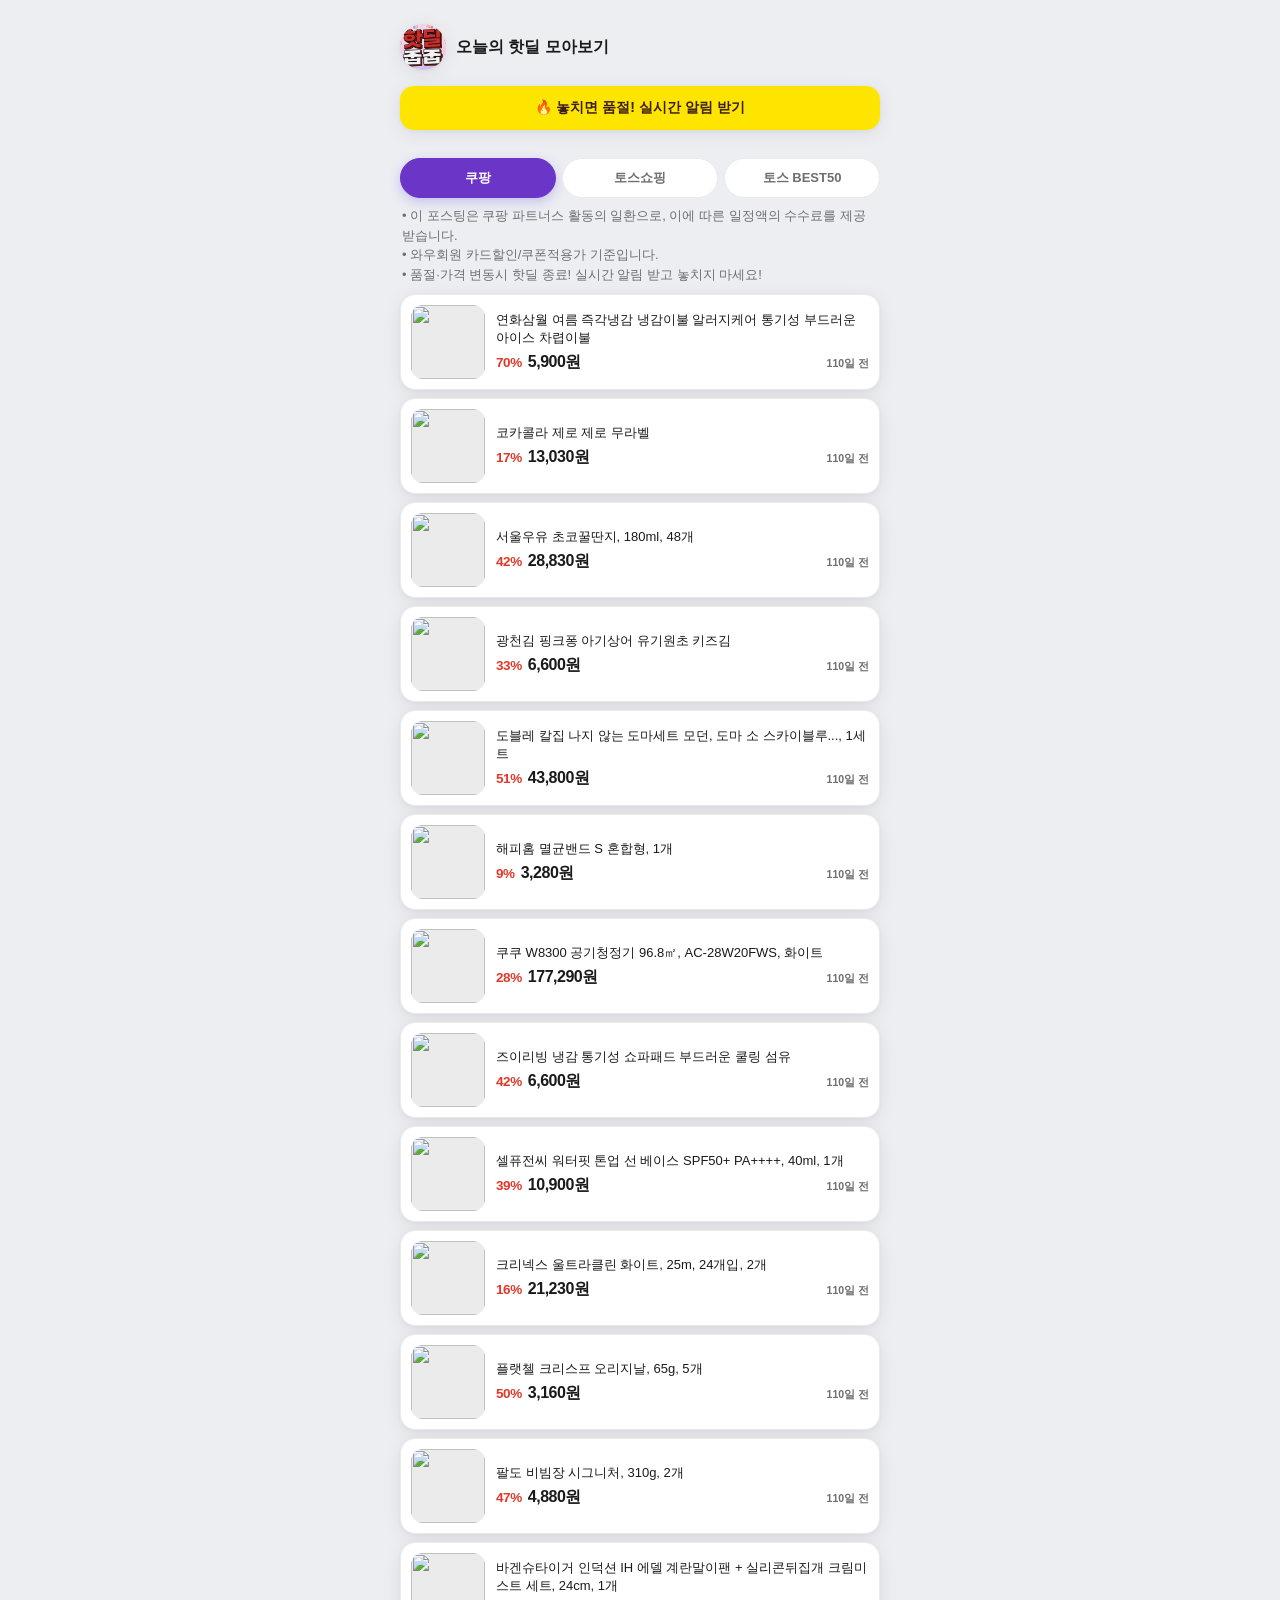
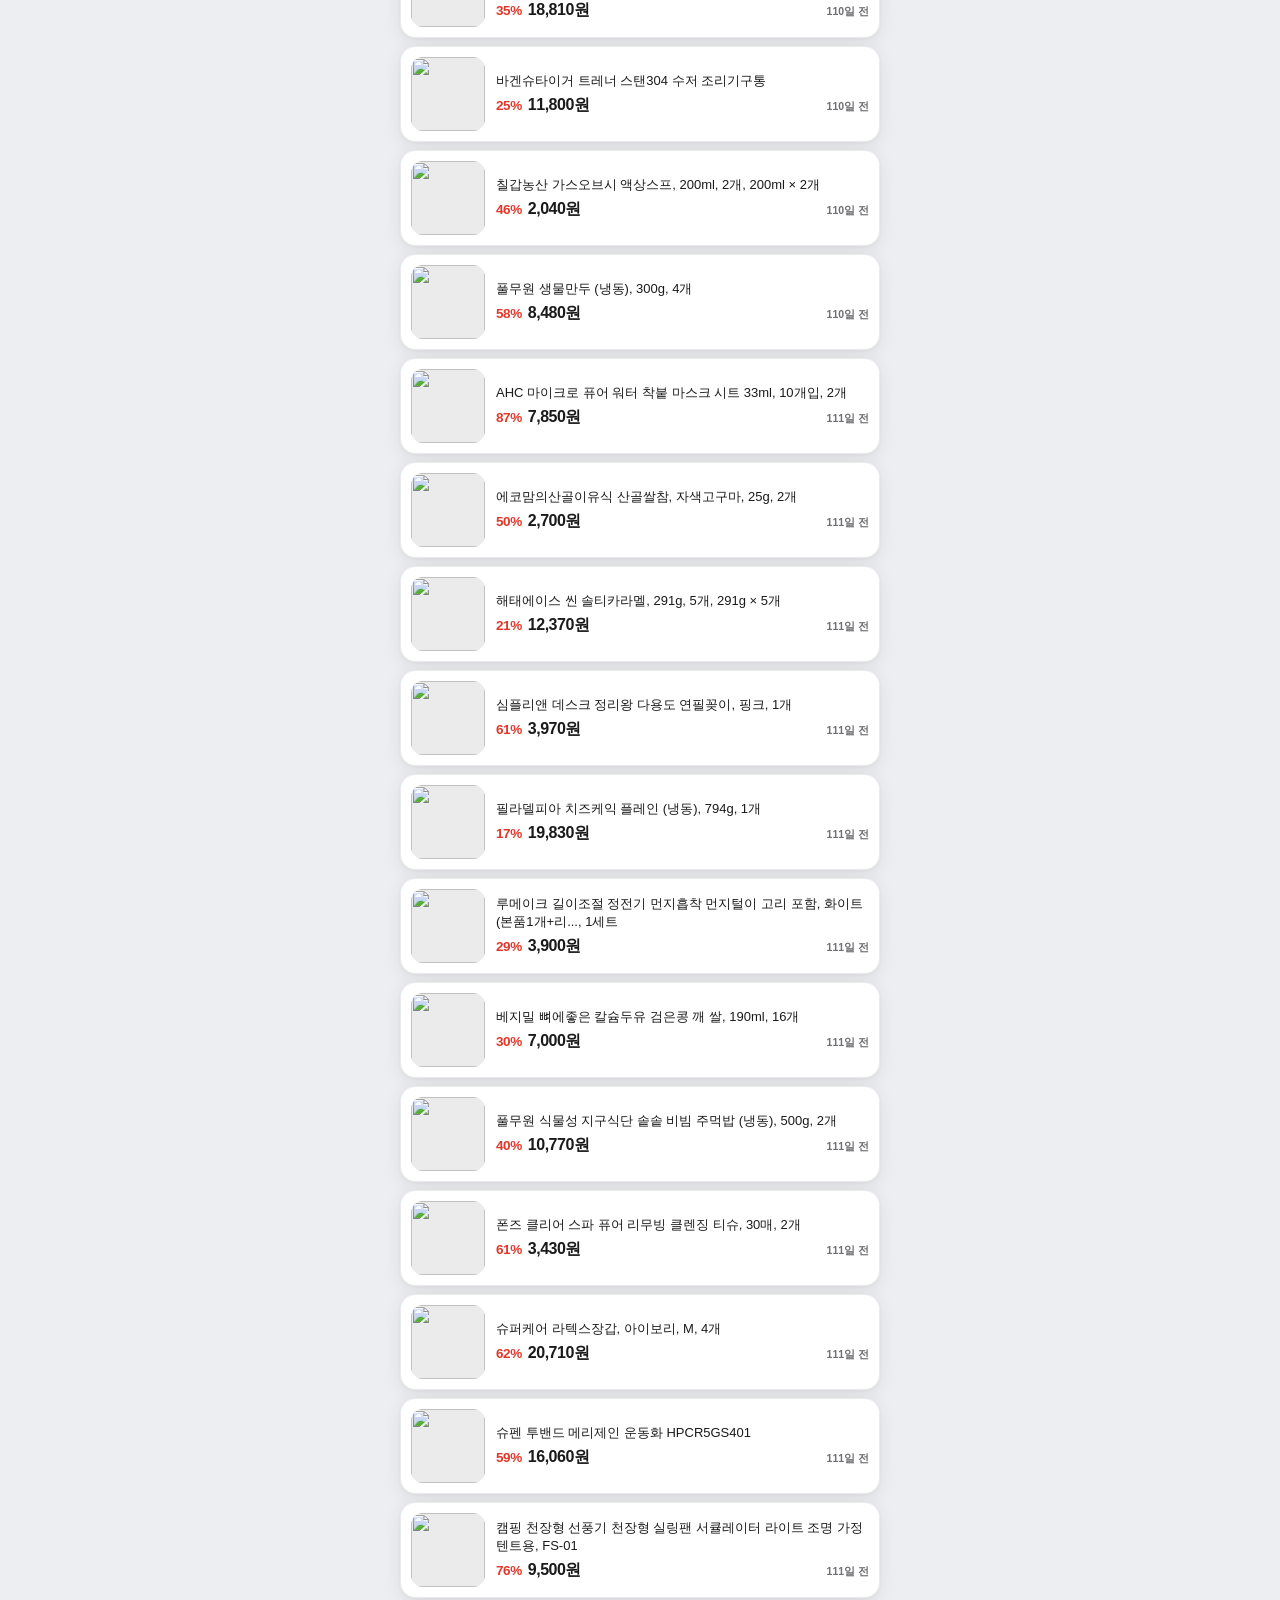
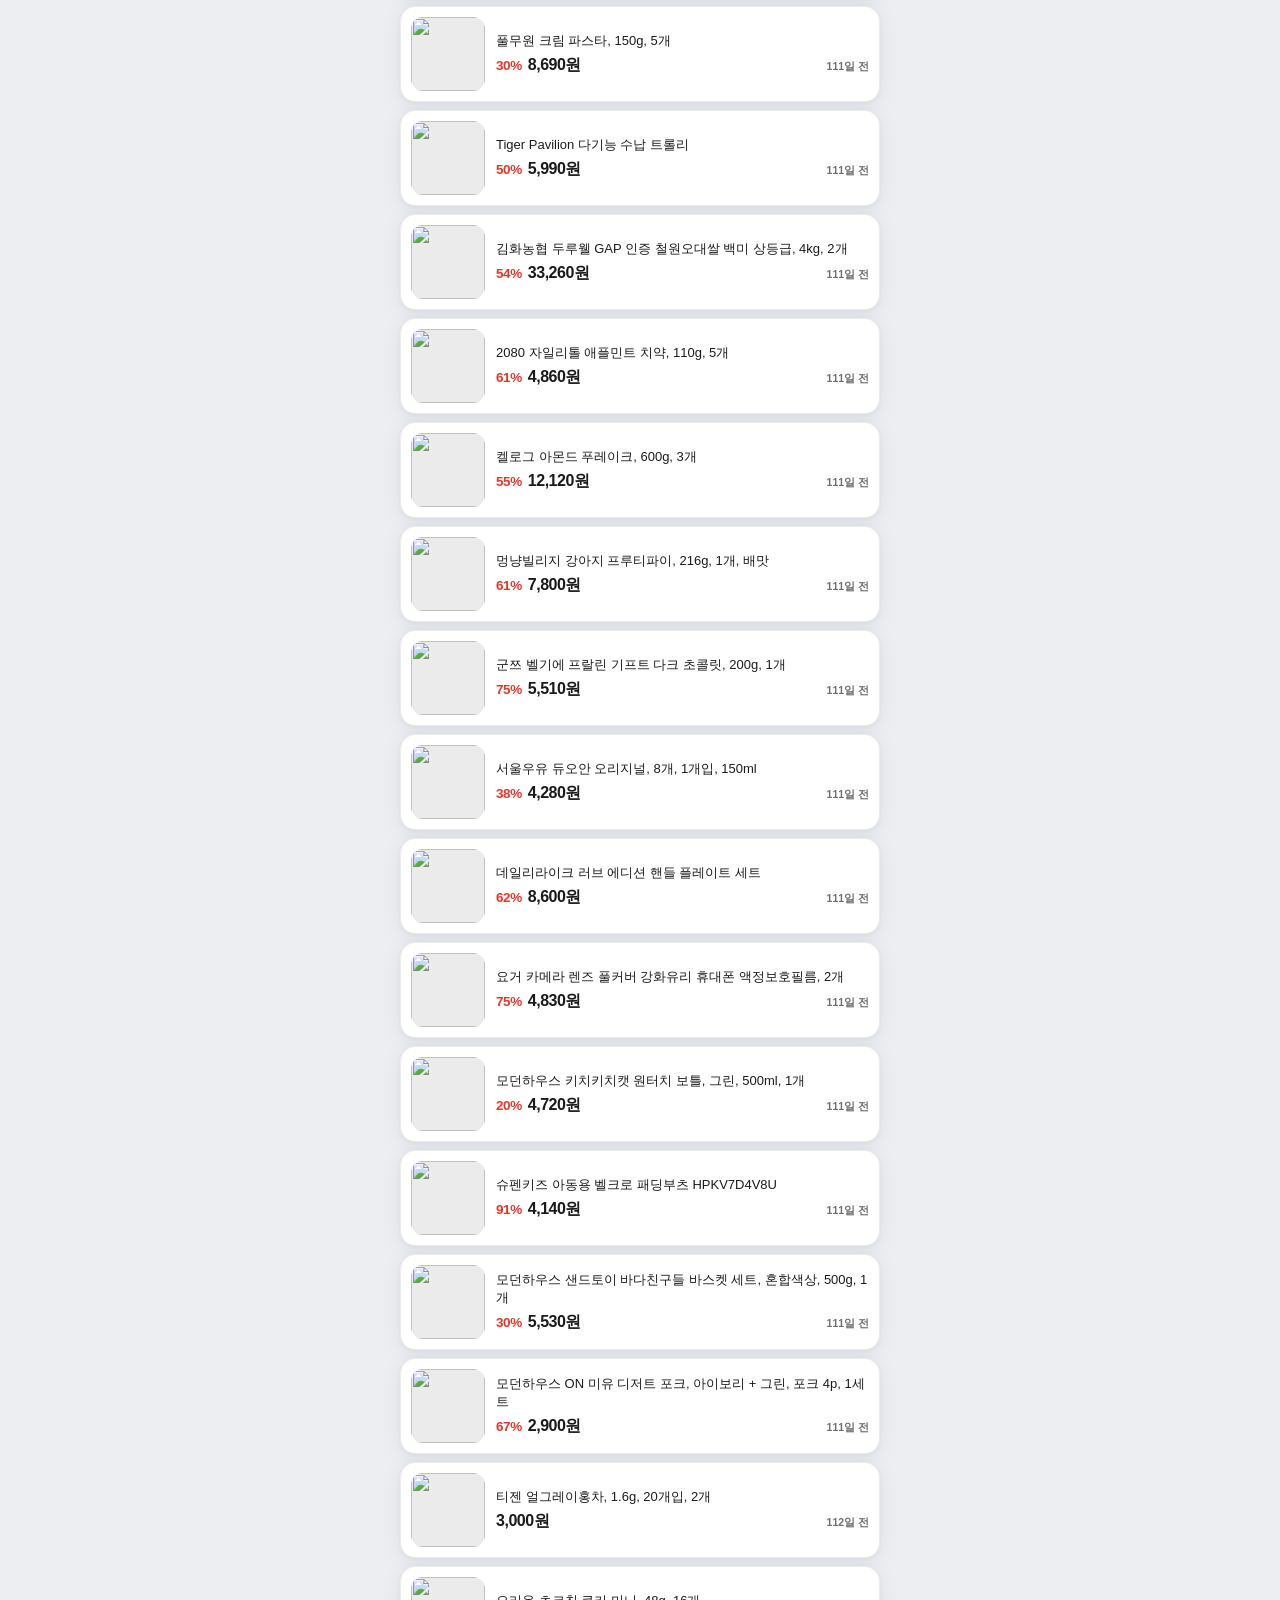
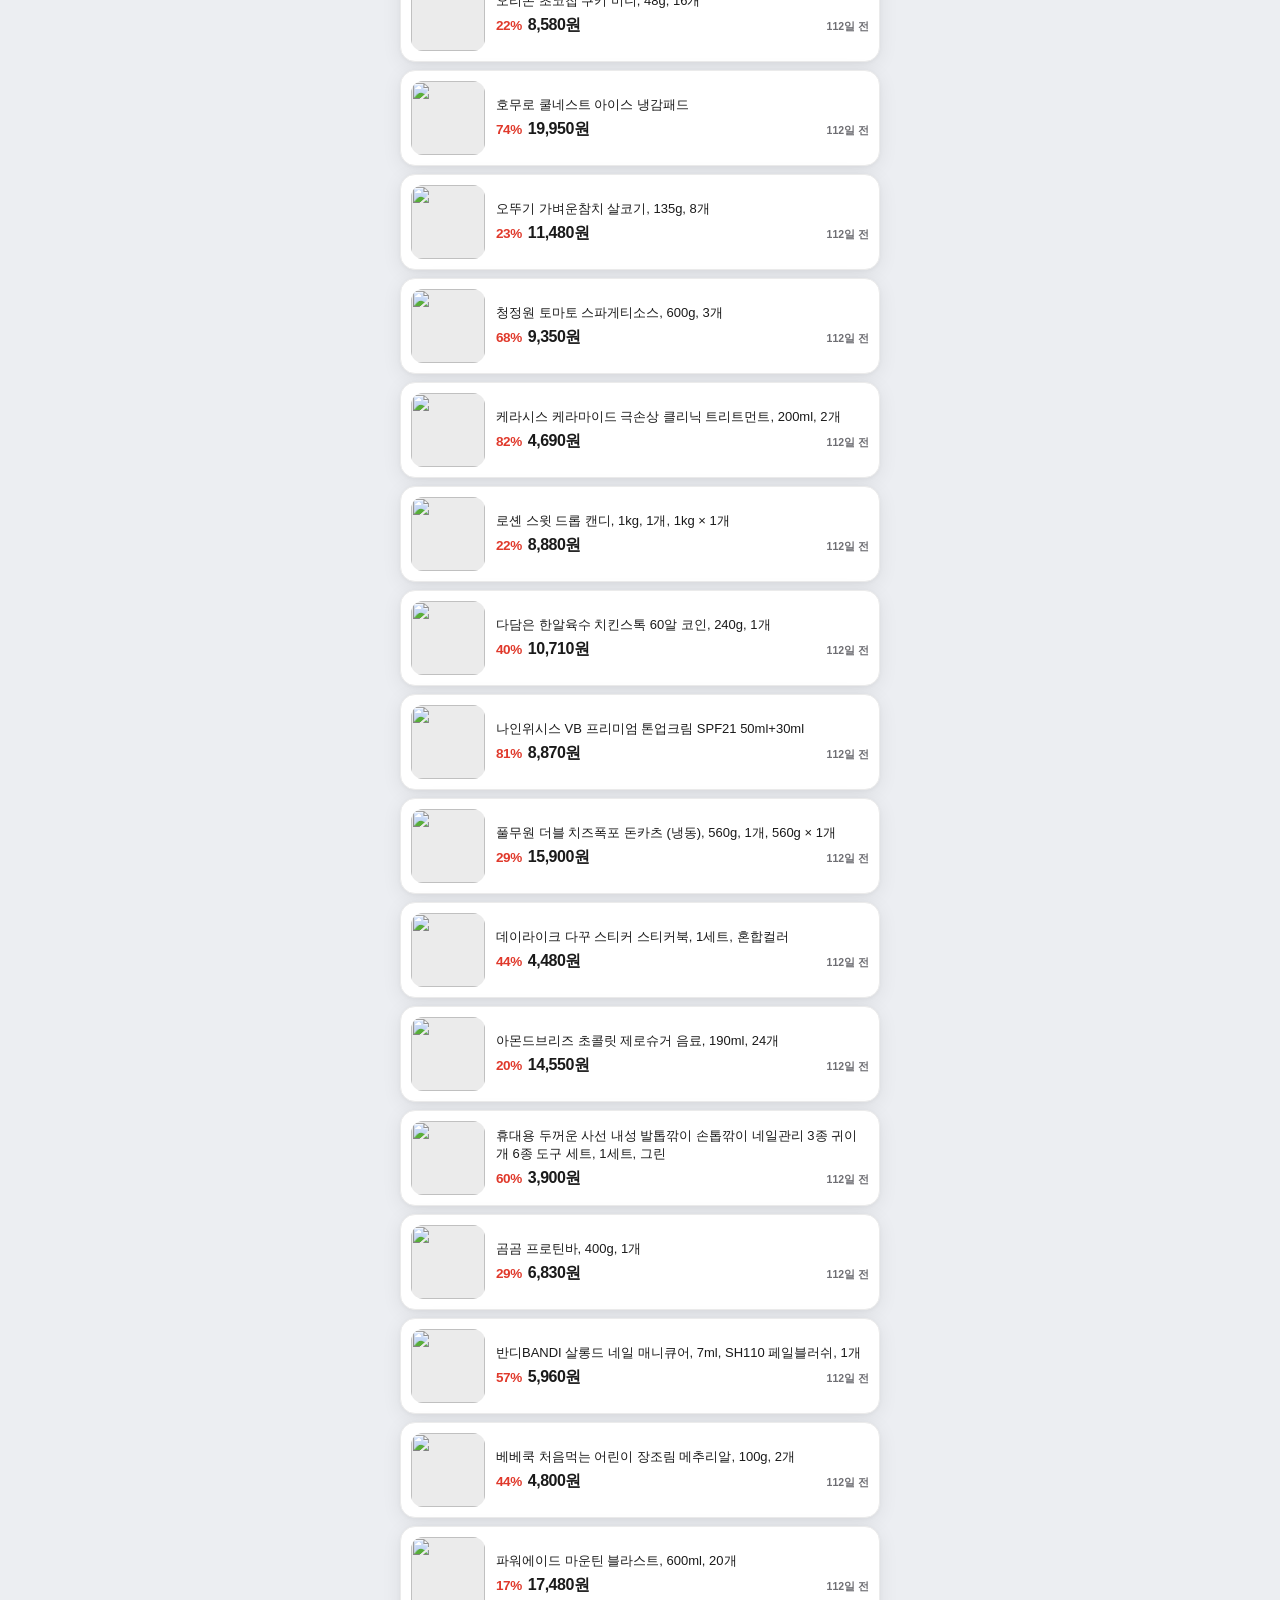
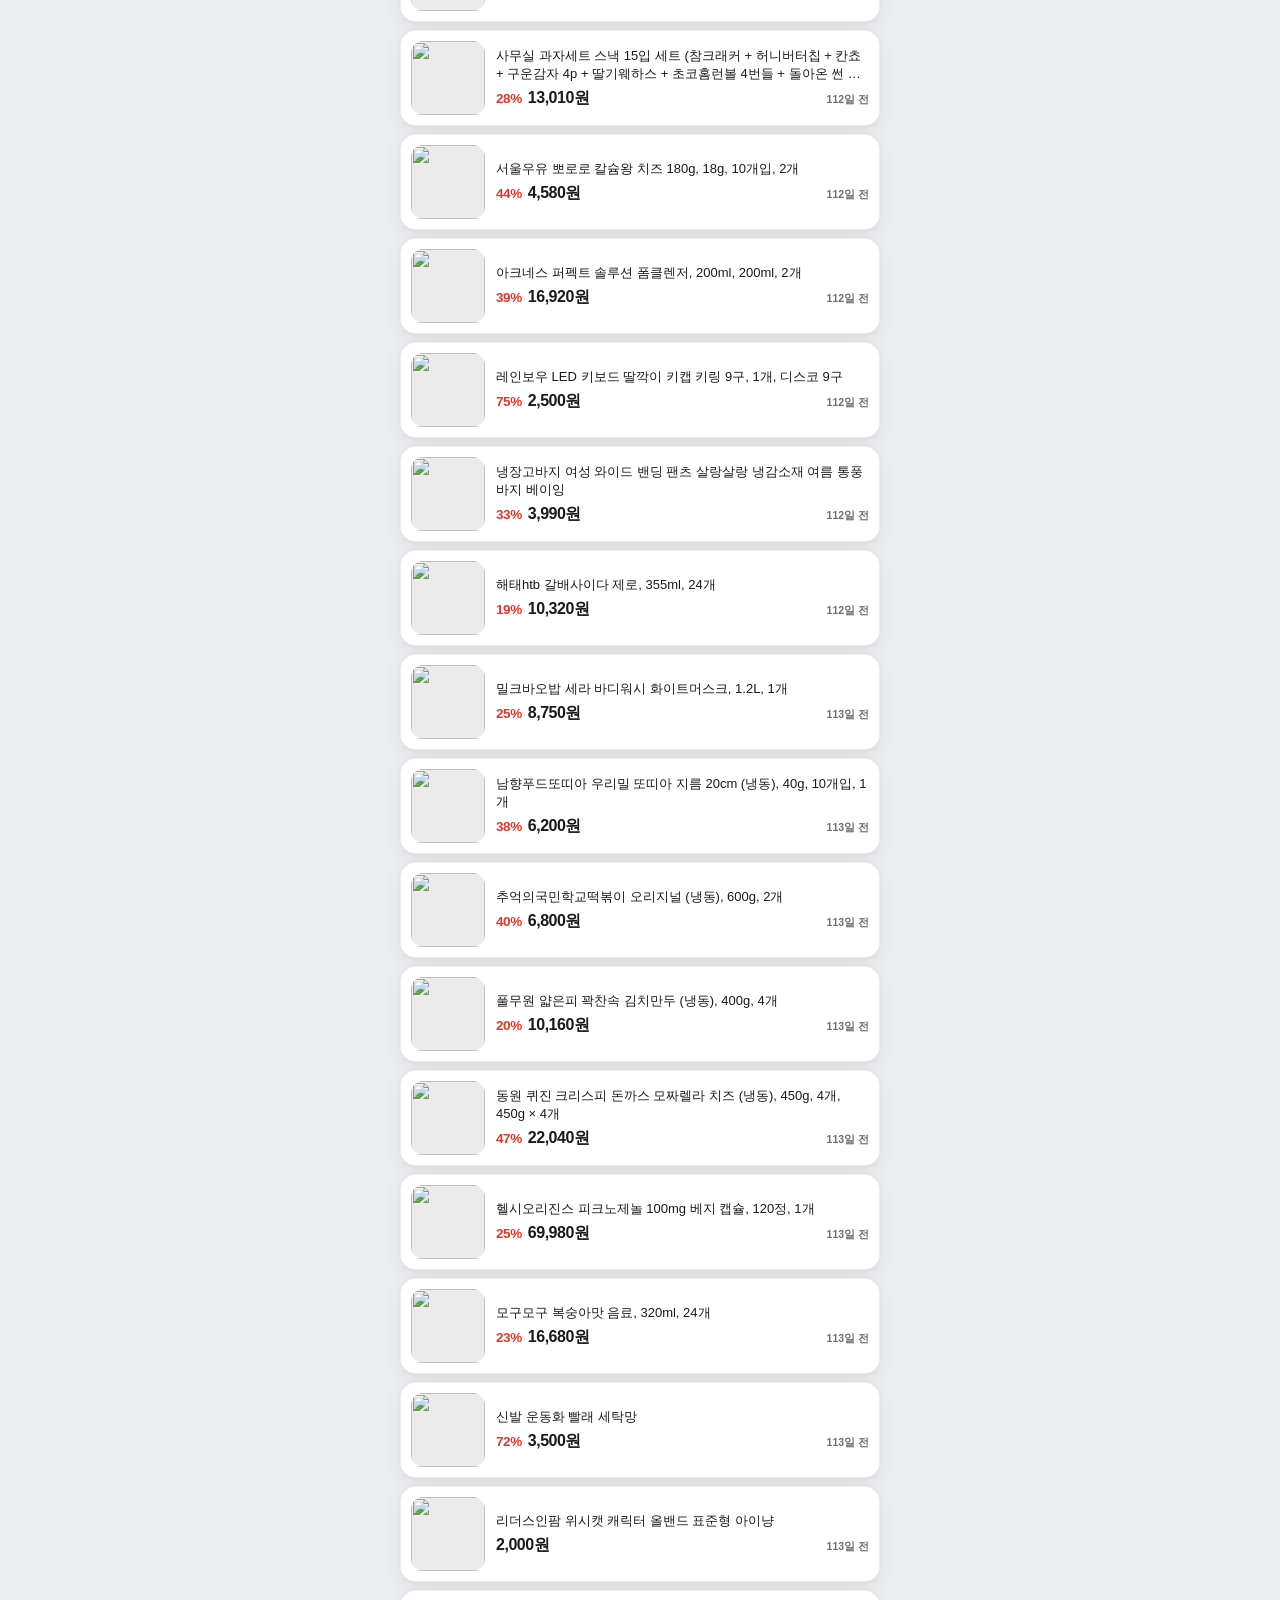
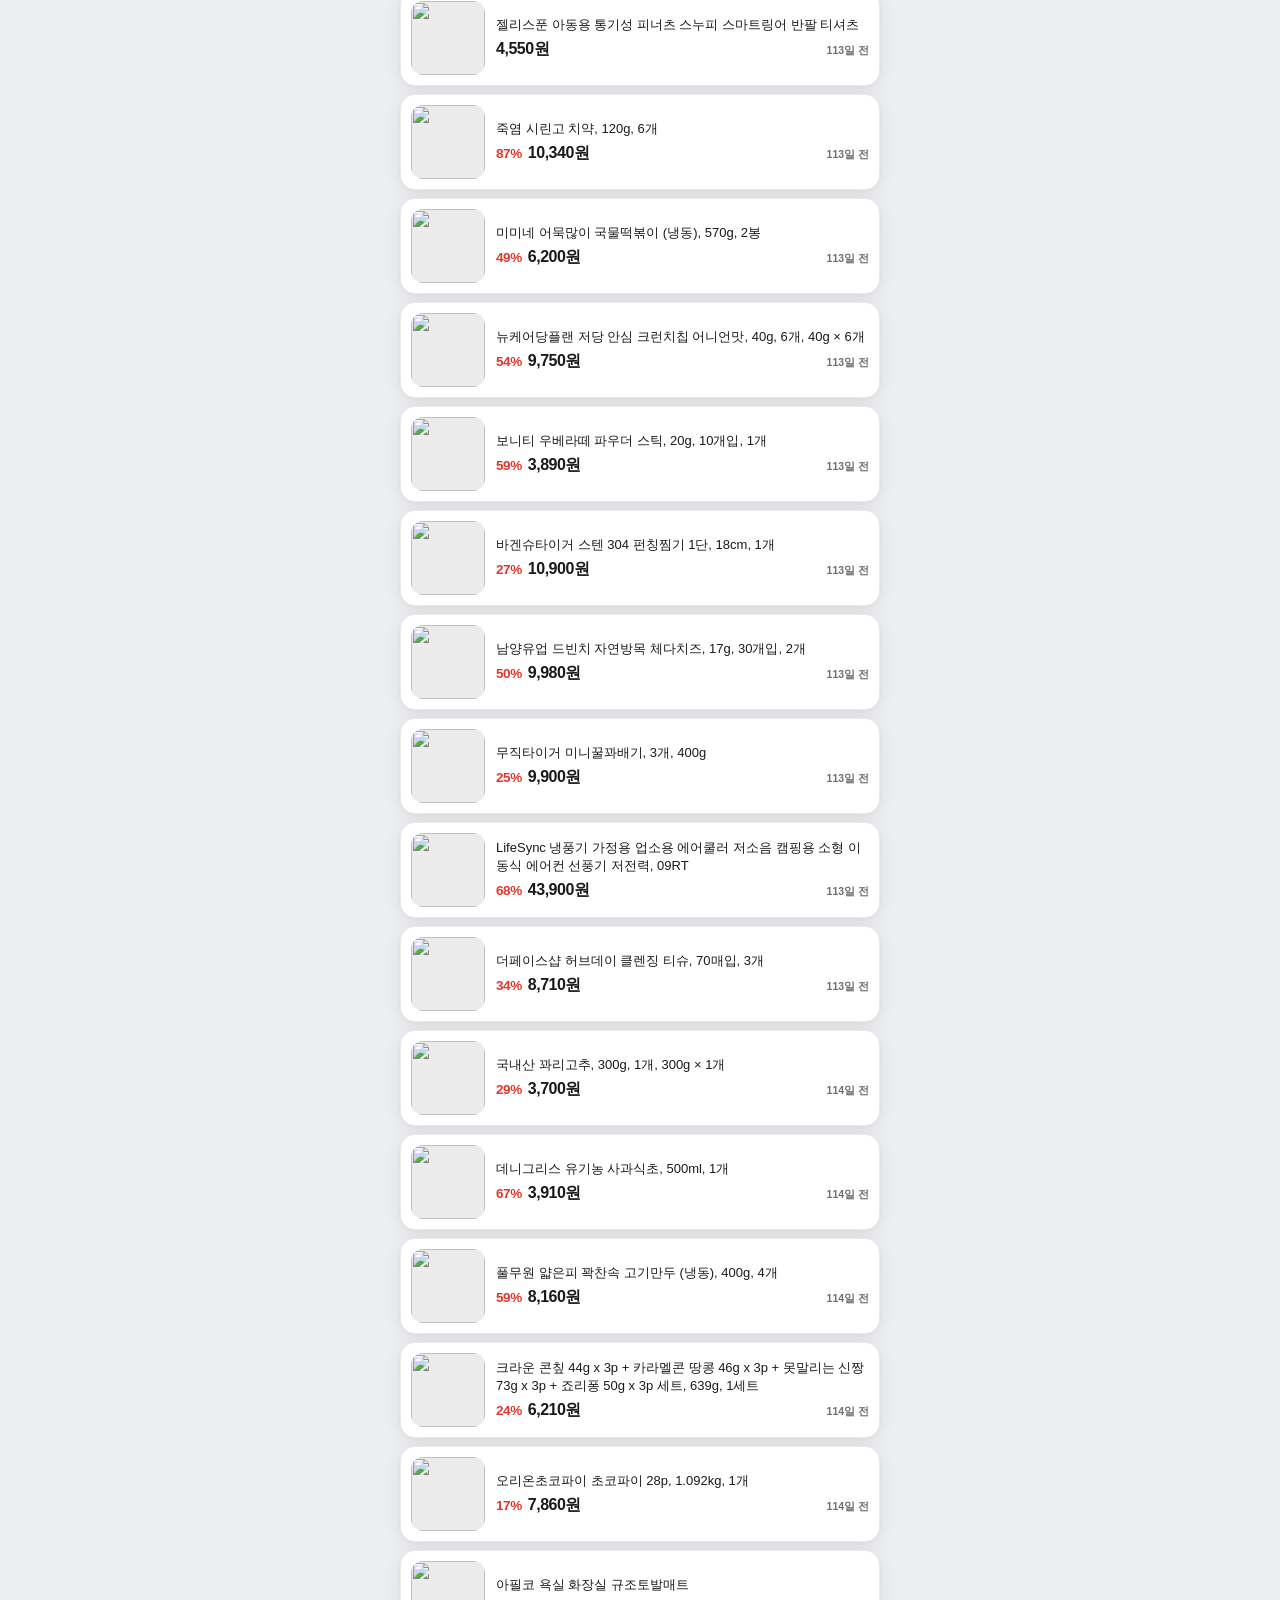
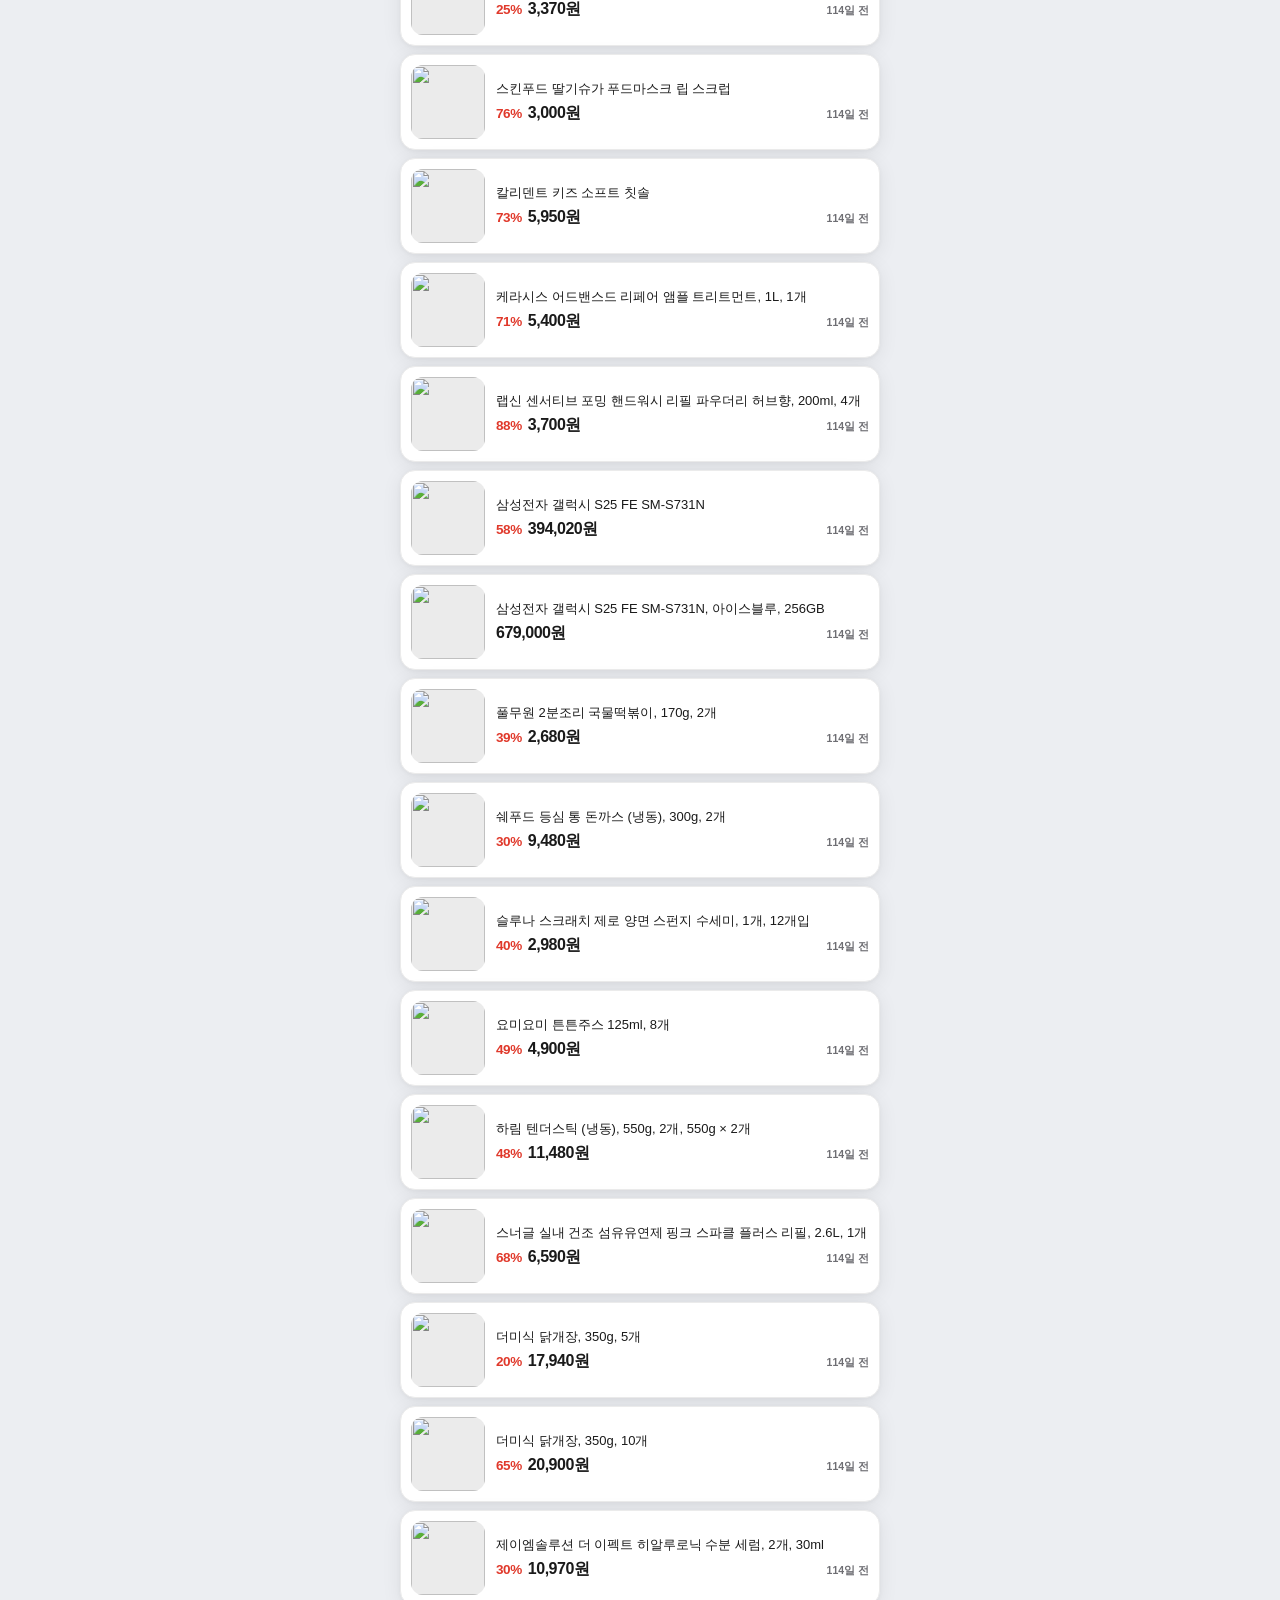
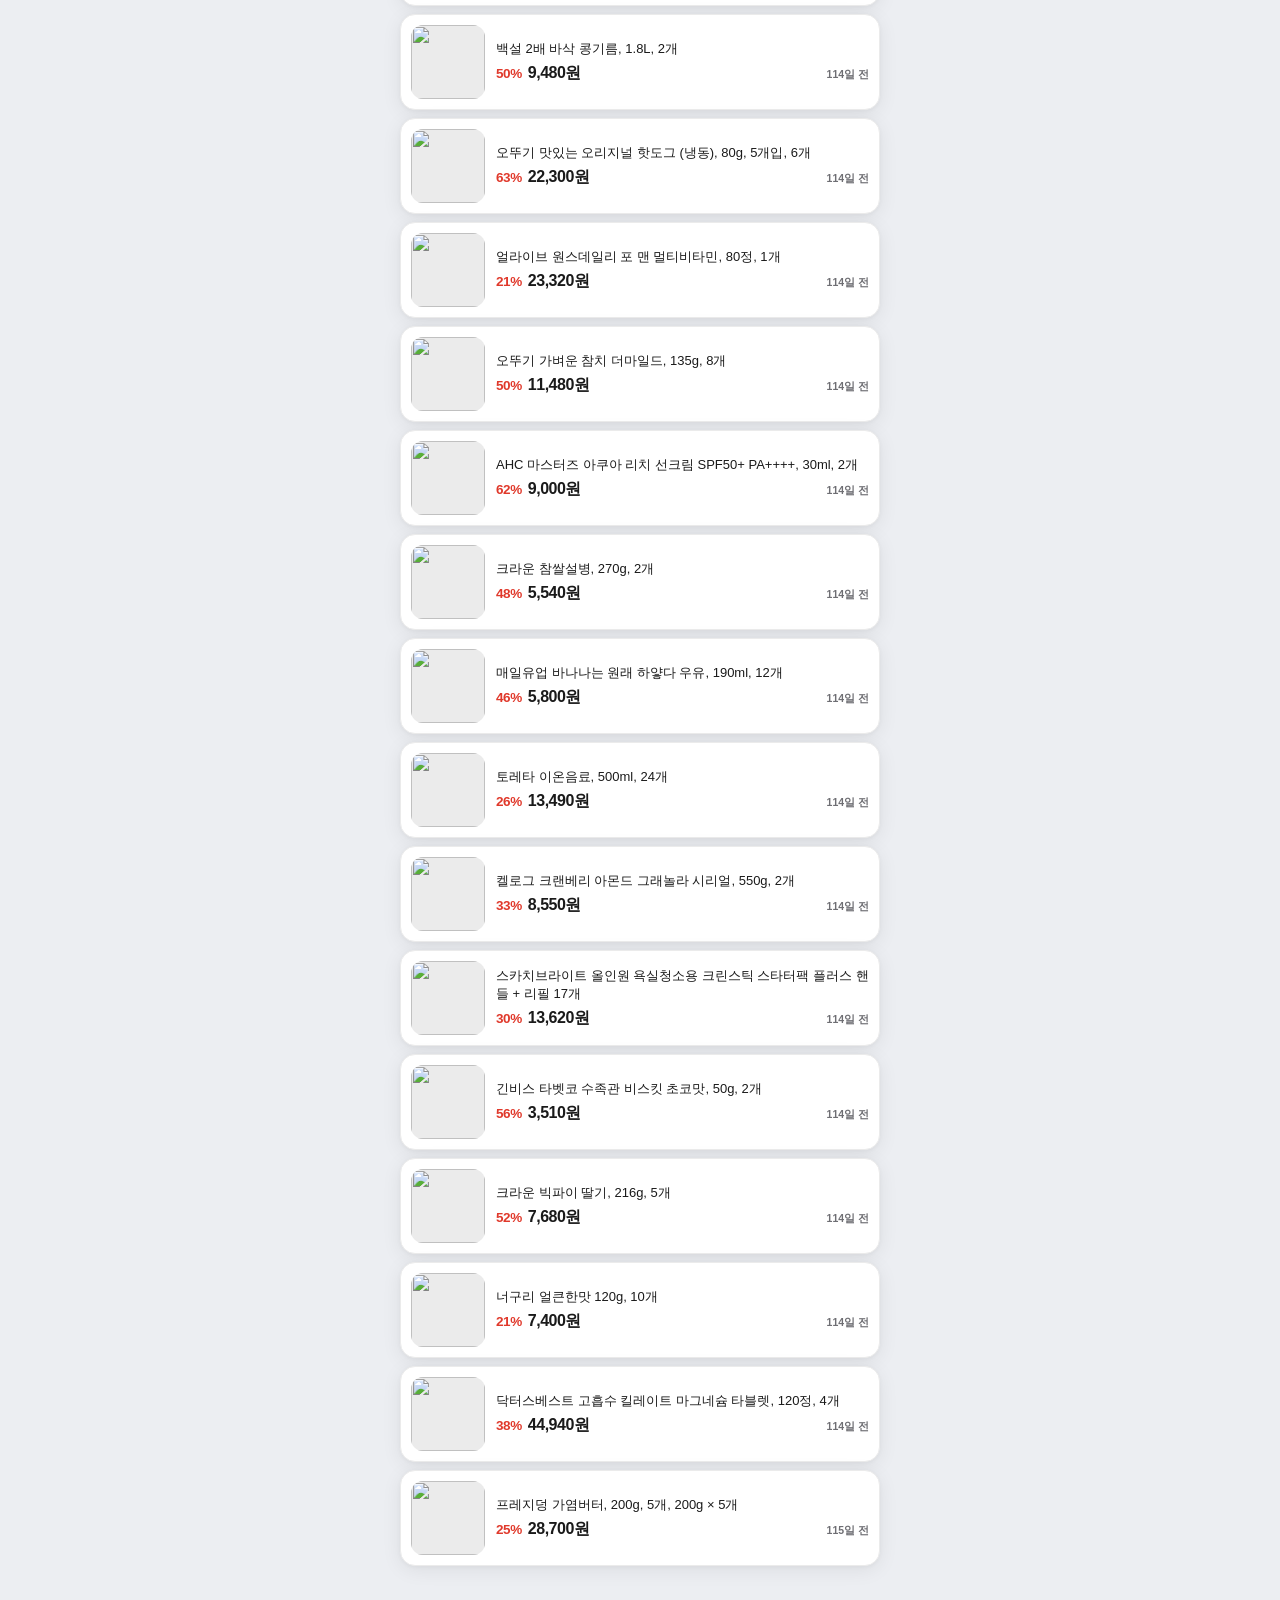
==== commit 9137c959: "data.json 캐시 우회 — 최대 10분 묵은 목록이 보이던 문제 GitHub Pages가 data.json에 `cache-control: max-age=600`을 붙이는데, " ====
--- a/index.html
+++ b/index.html
@@ -48,7 +48,11 @@
 </main>
 
 <script>
-  fetch("data.json")
+  // 매번 다른 쿼리를 붙여 캐시를 우회한다 — GitHub Pages는 data.json에
+  // `cache-control: max-age=600`을 붙이는데, 이 파일은 하루 종일 갱신되는 목록이라
+  // 최대 10분 묵은 상품·랭킹이 보인다(2026-08-17: BEST50 안내 카톡을 받고 바로 연 사람에게
+  // 어제 날짜가 보였다). 약 100KB짜리 한 번 더 받는 비용보다 최신성이 중요하다.
+  fetch(`data.json?t=${Date.now()}`)
     .then((res) => res.json())
     .then(render)
     .catch(() => {
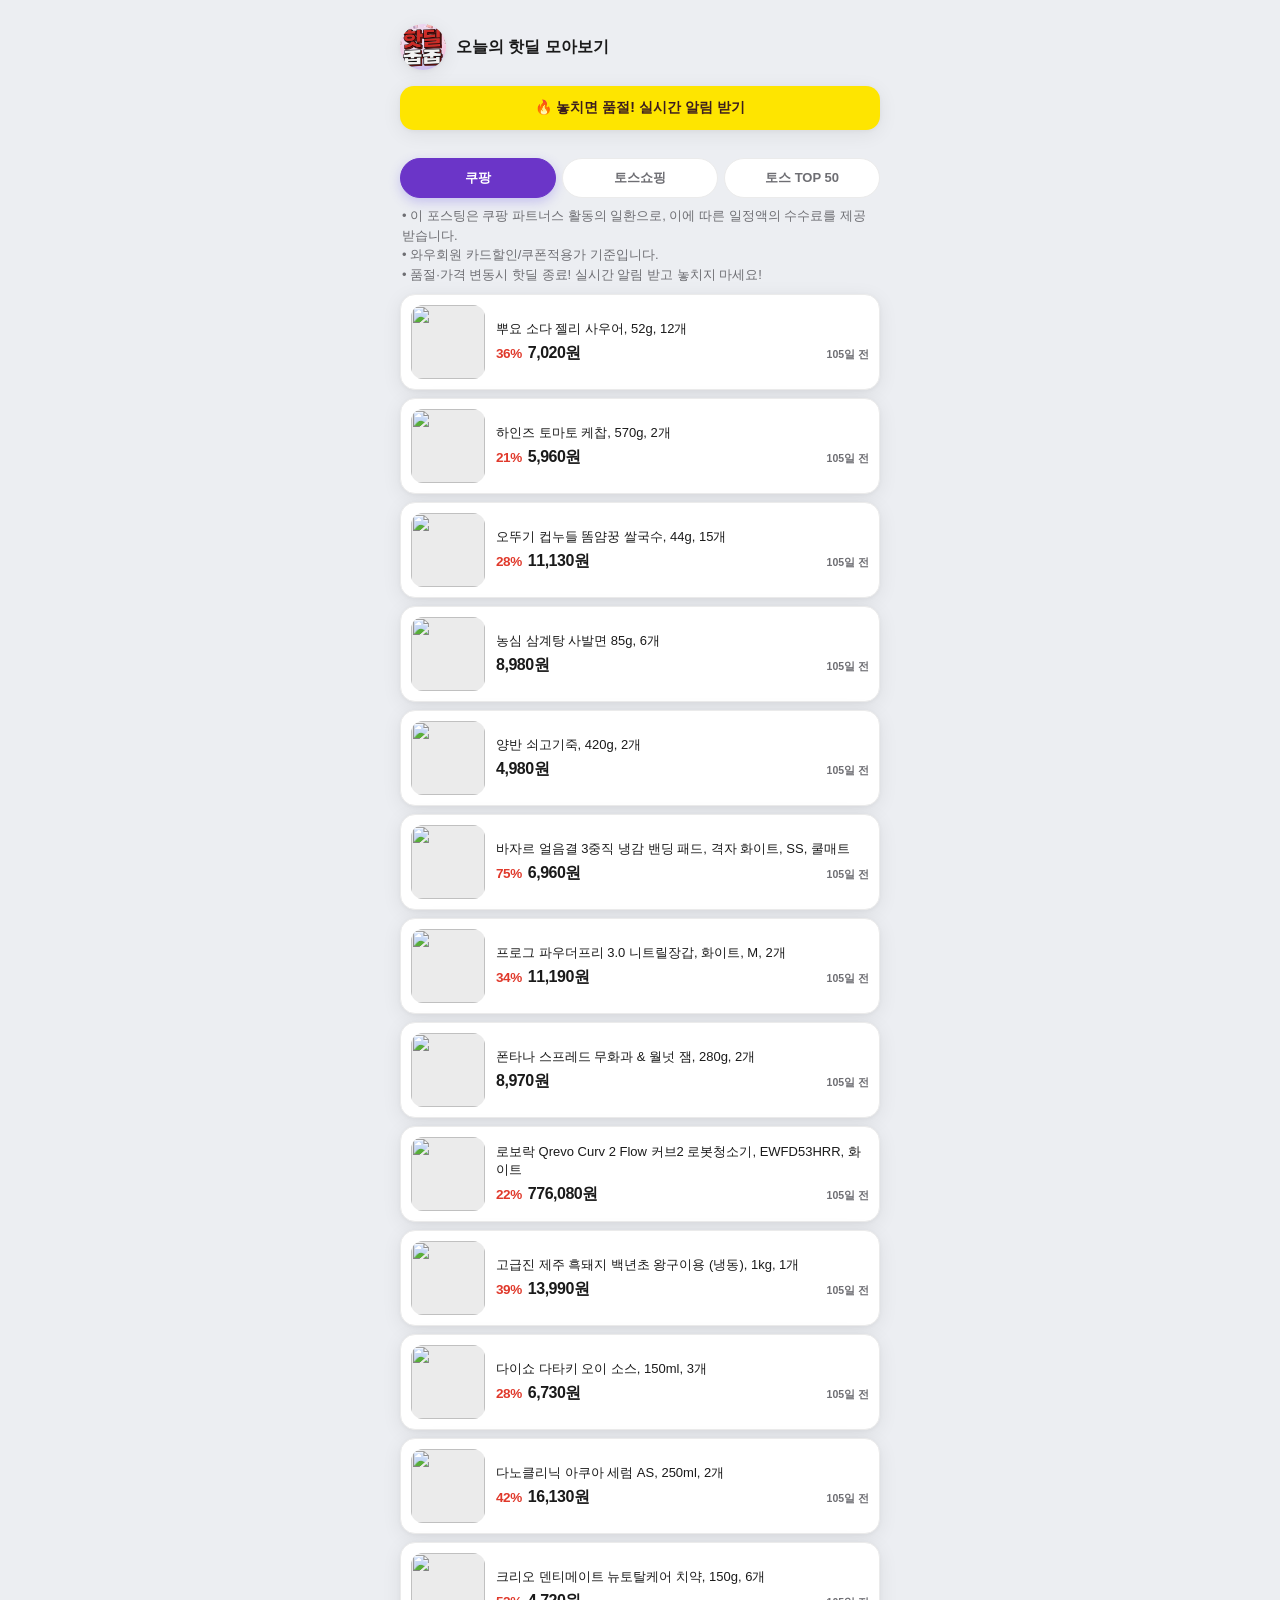
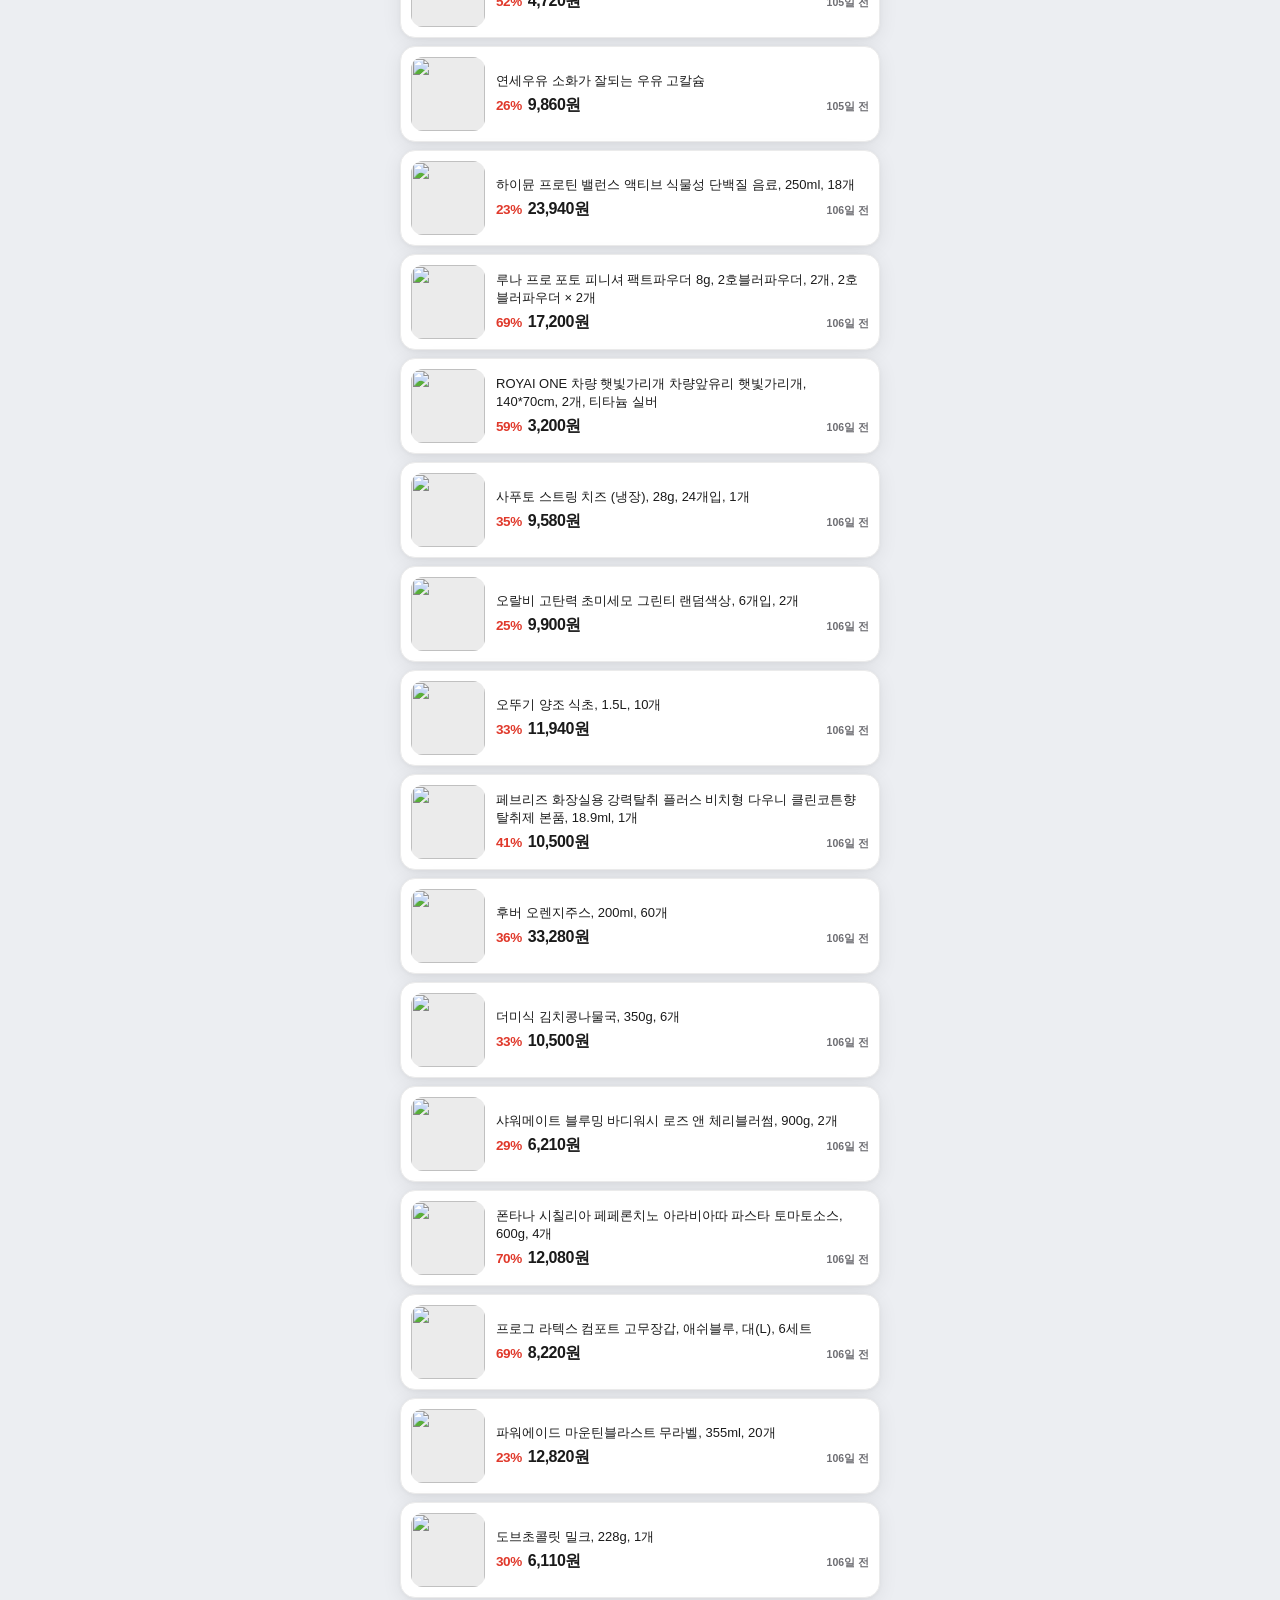
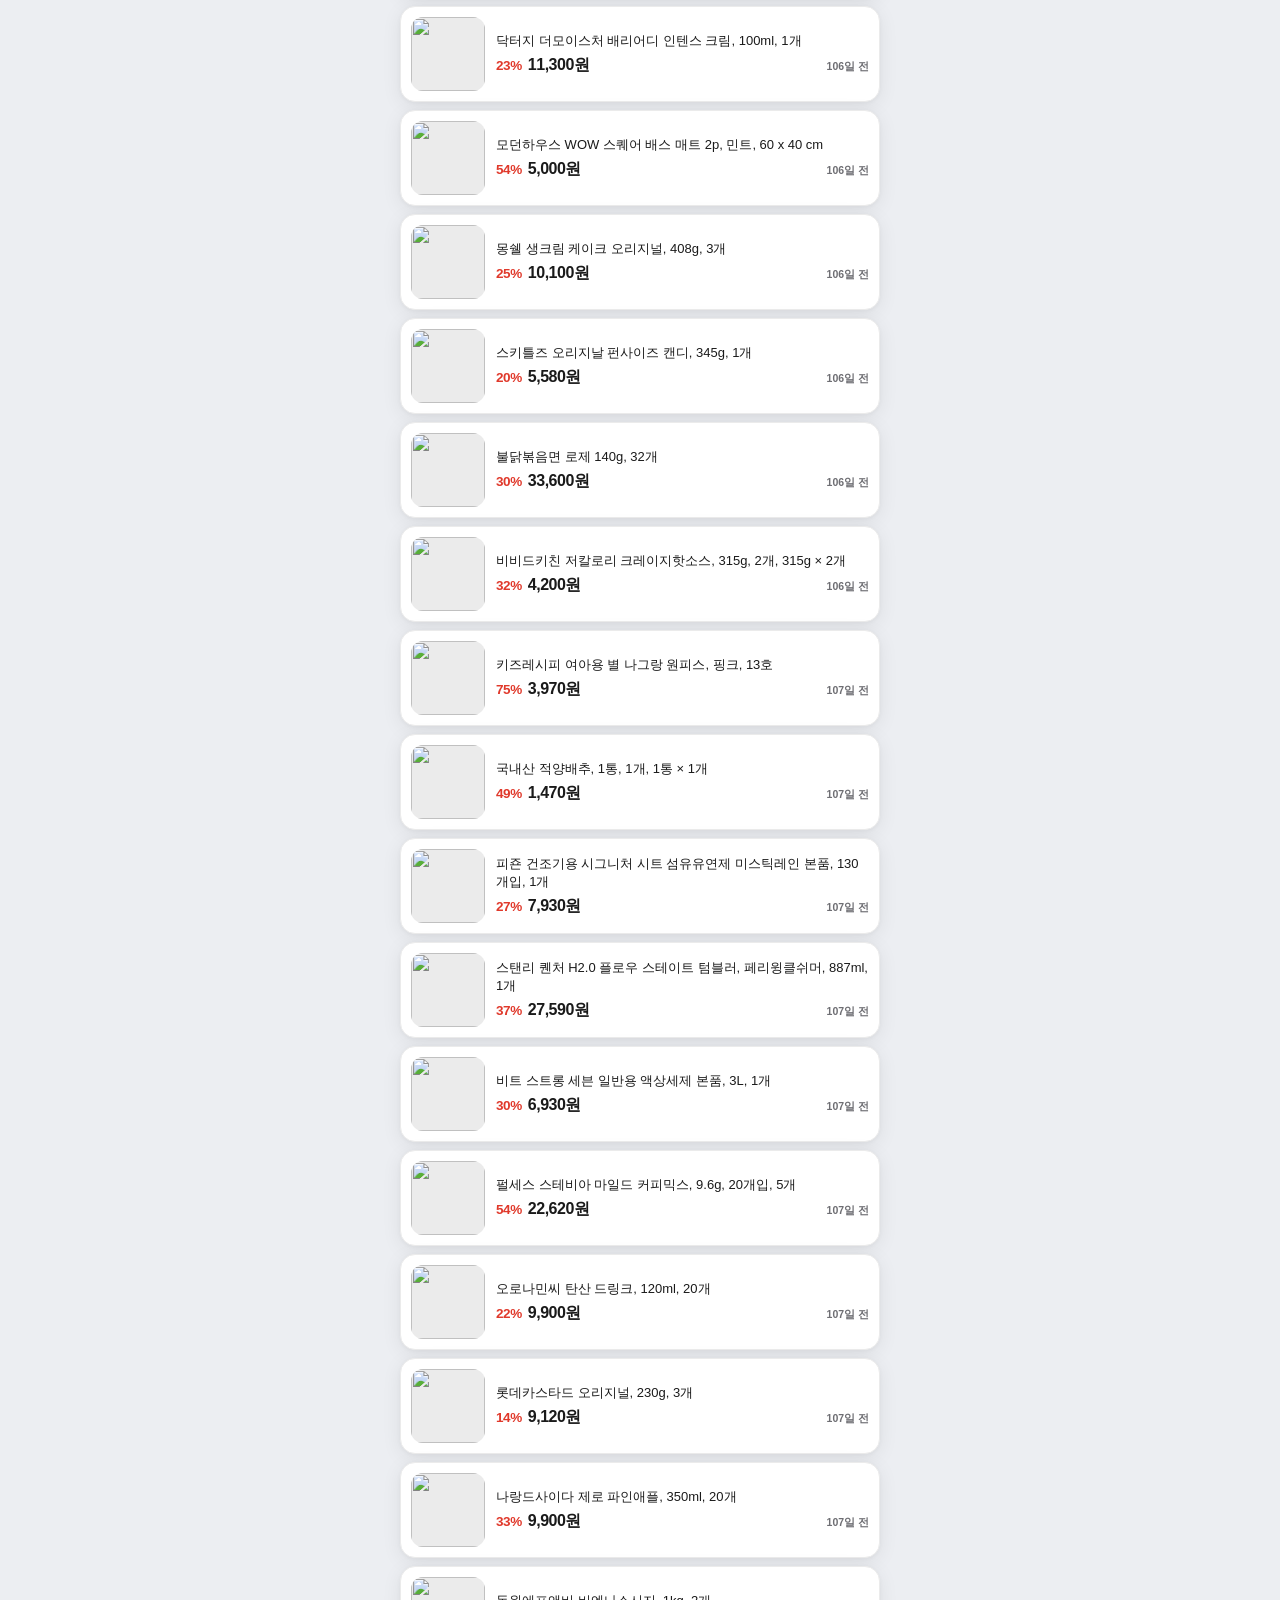
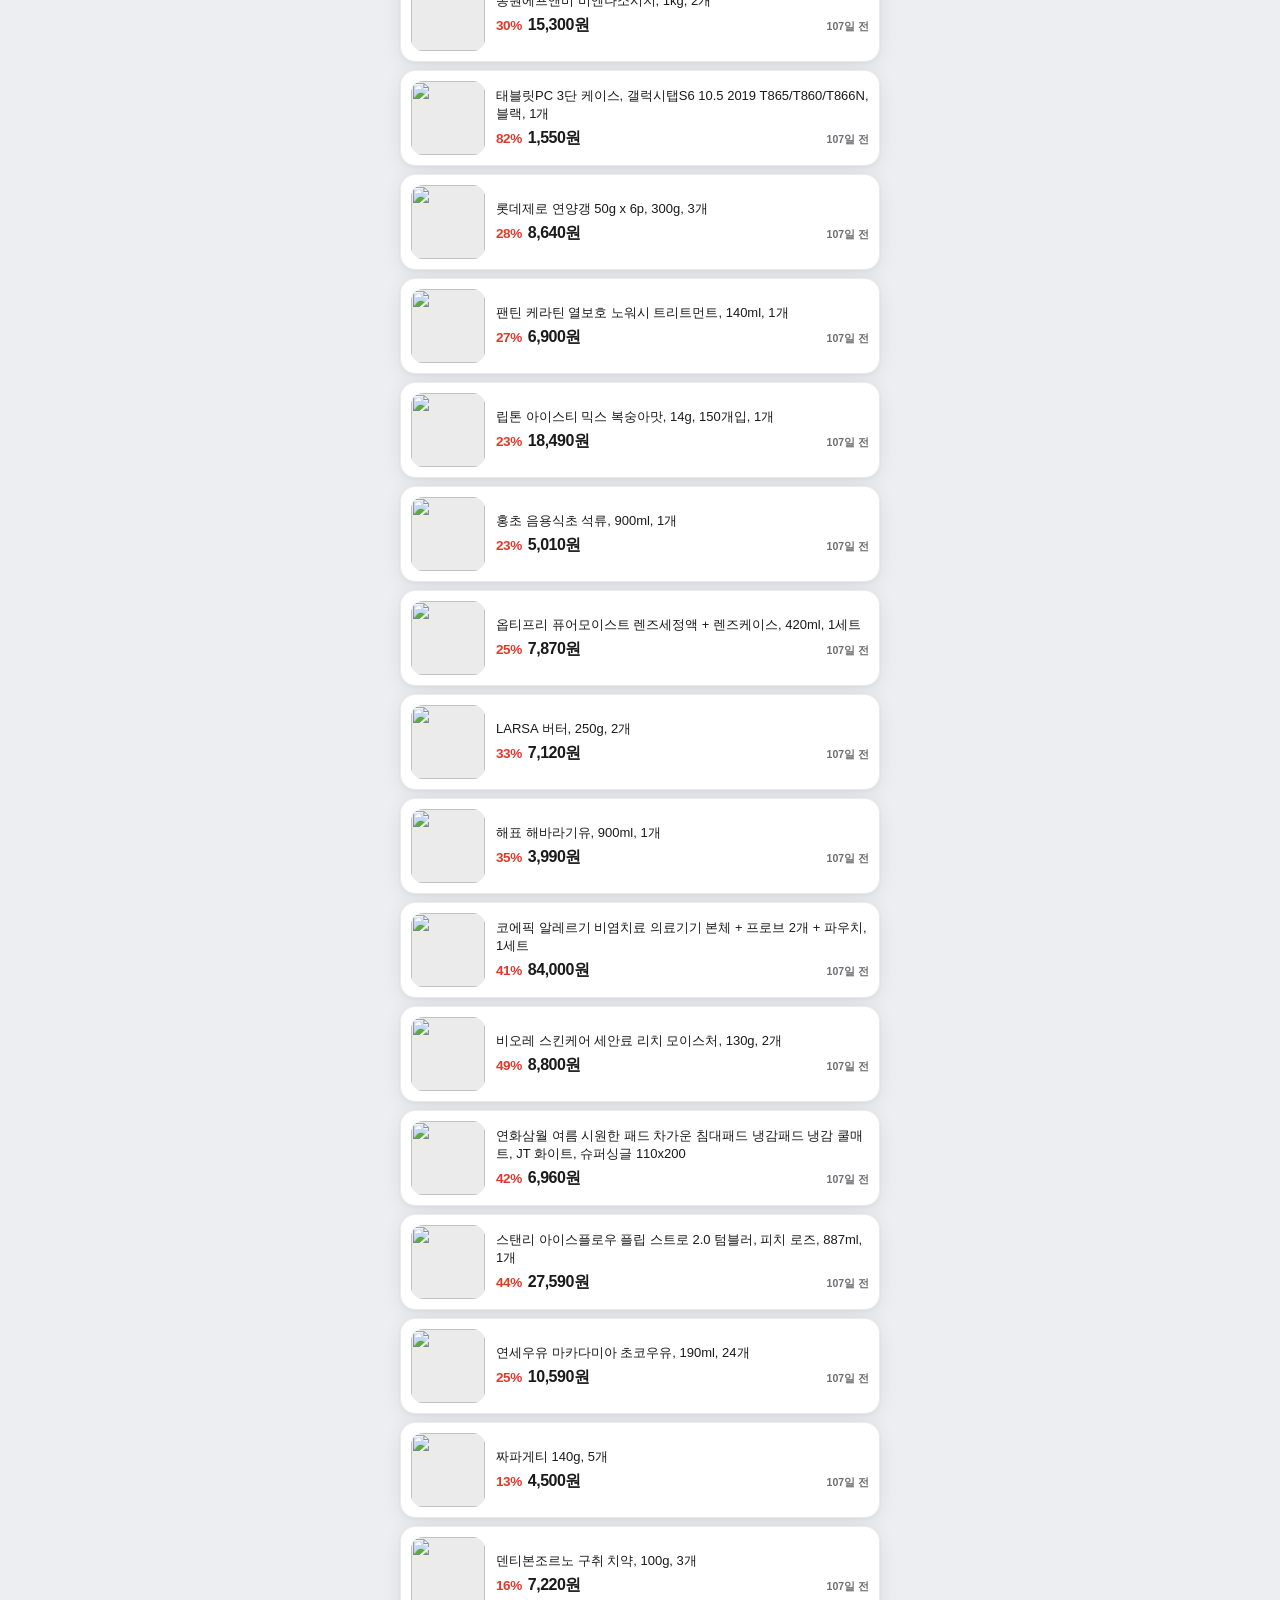
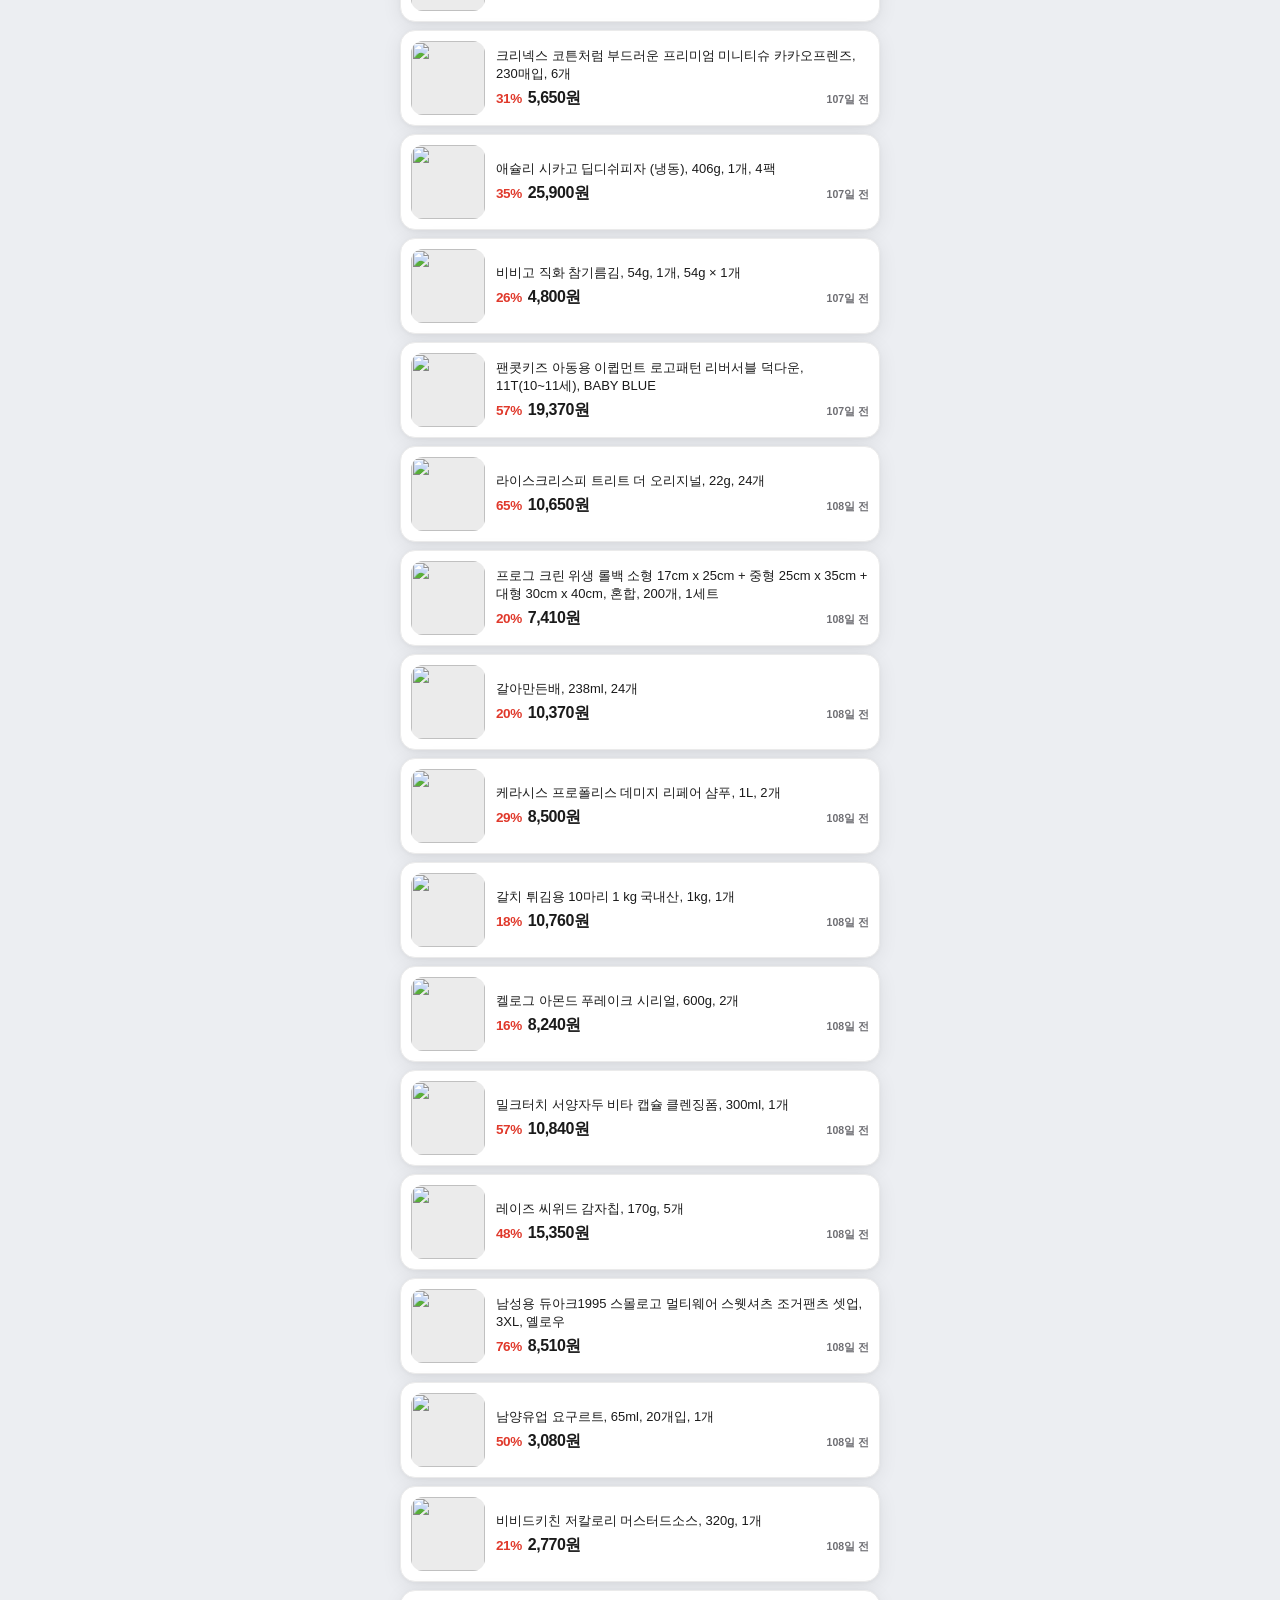
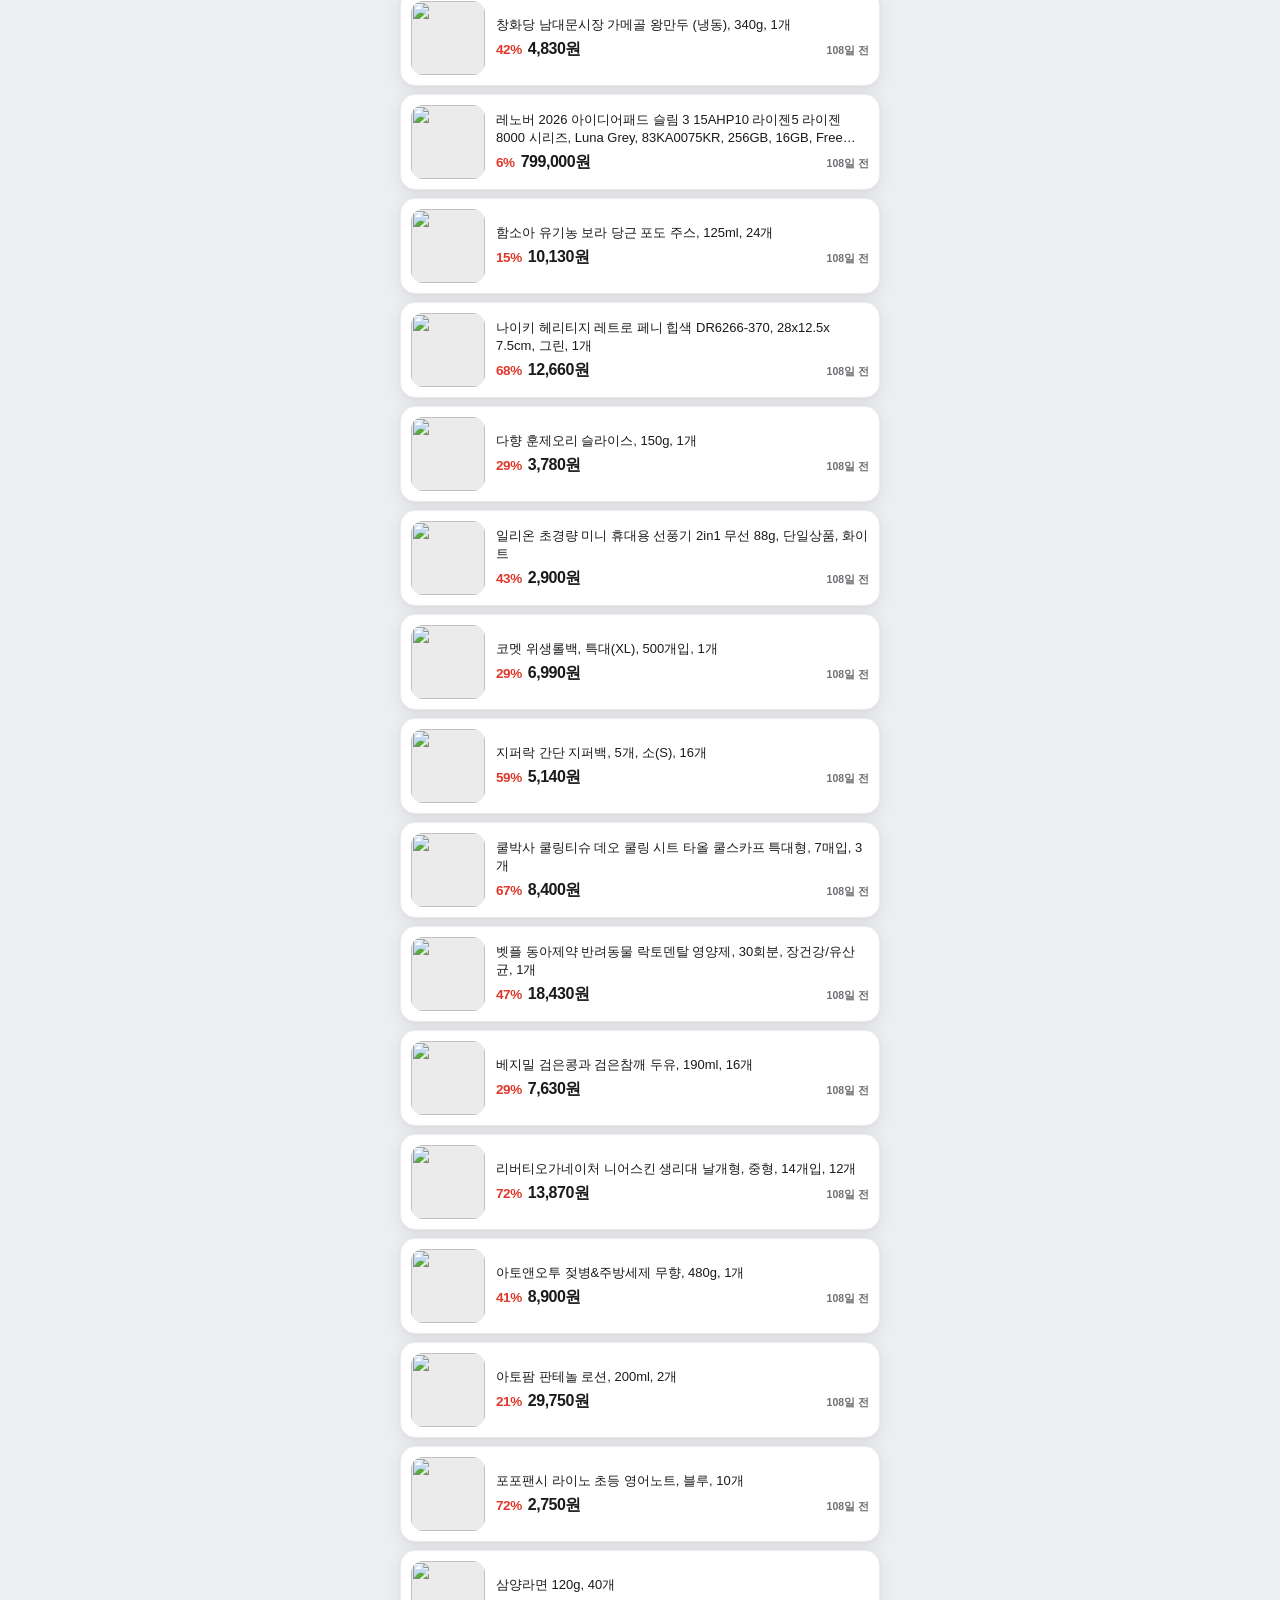
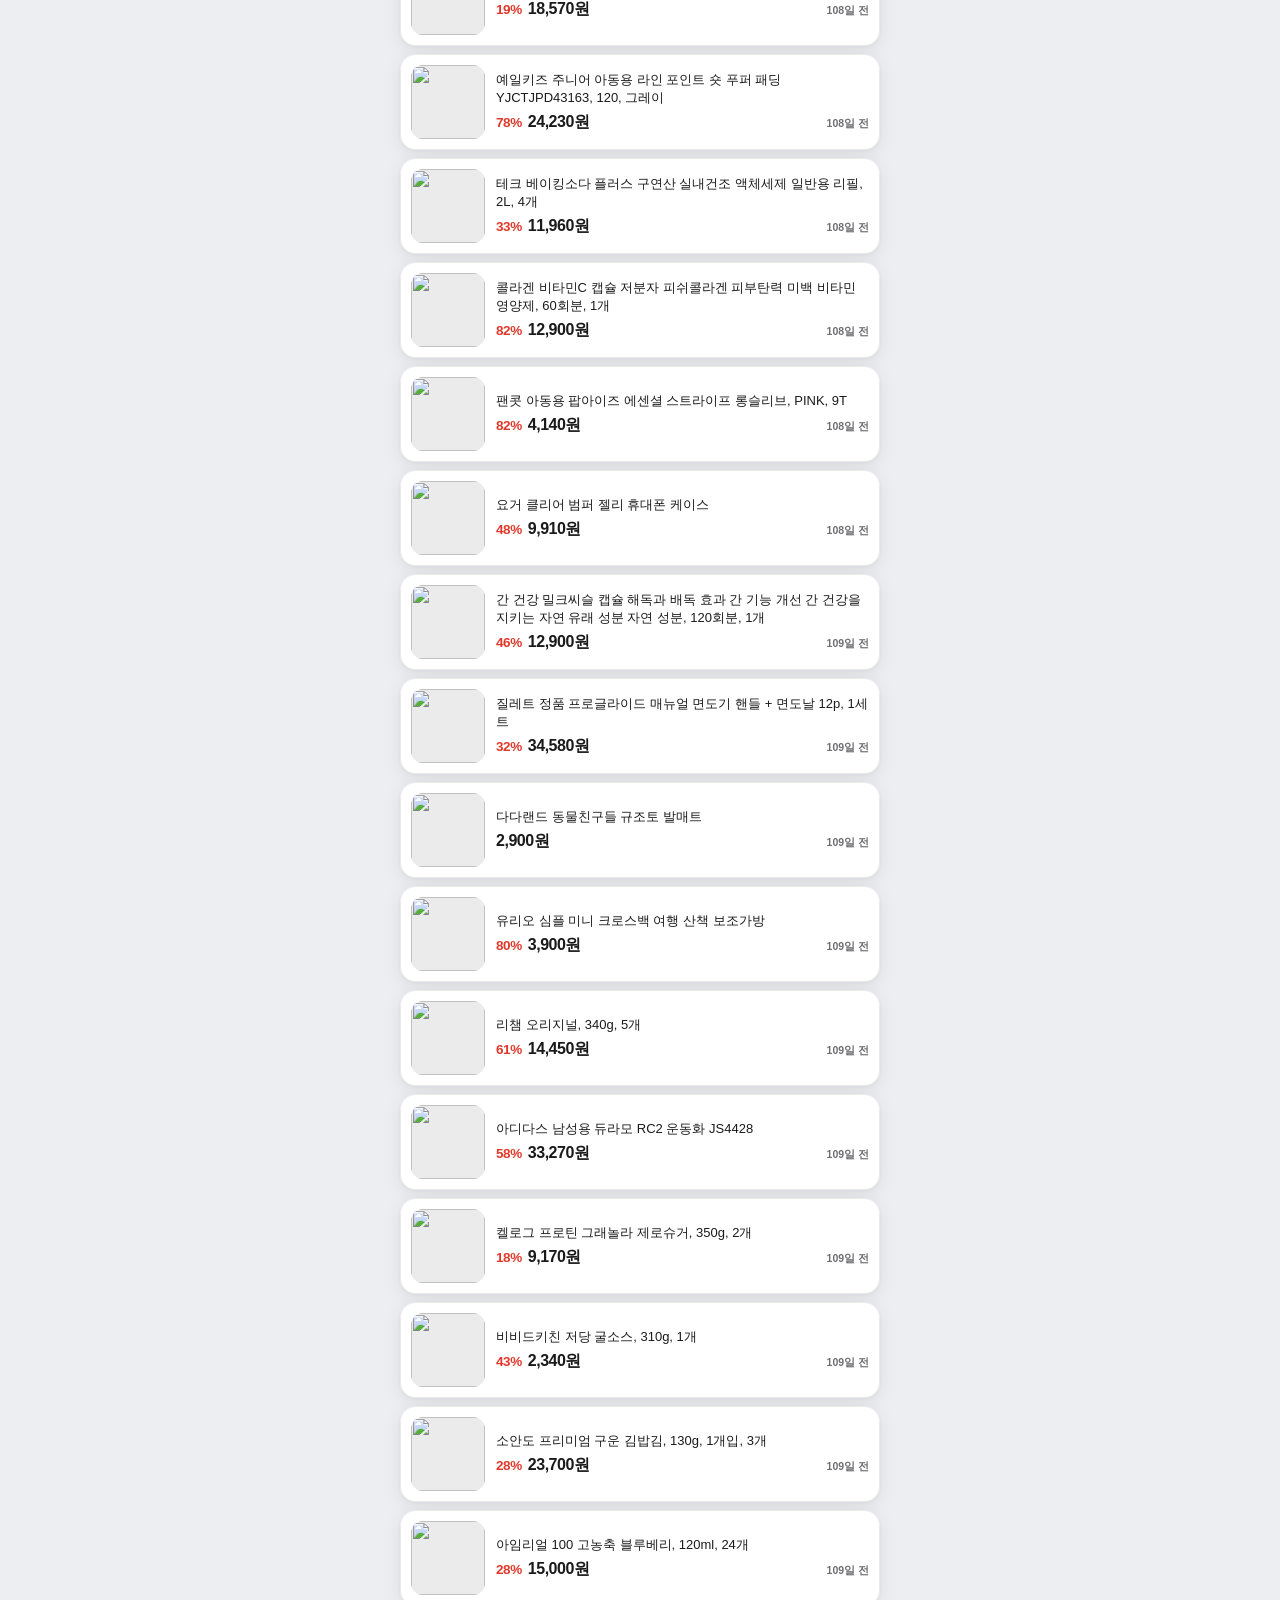
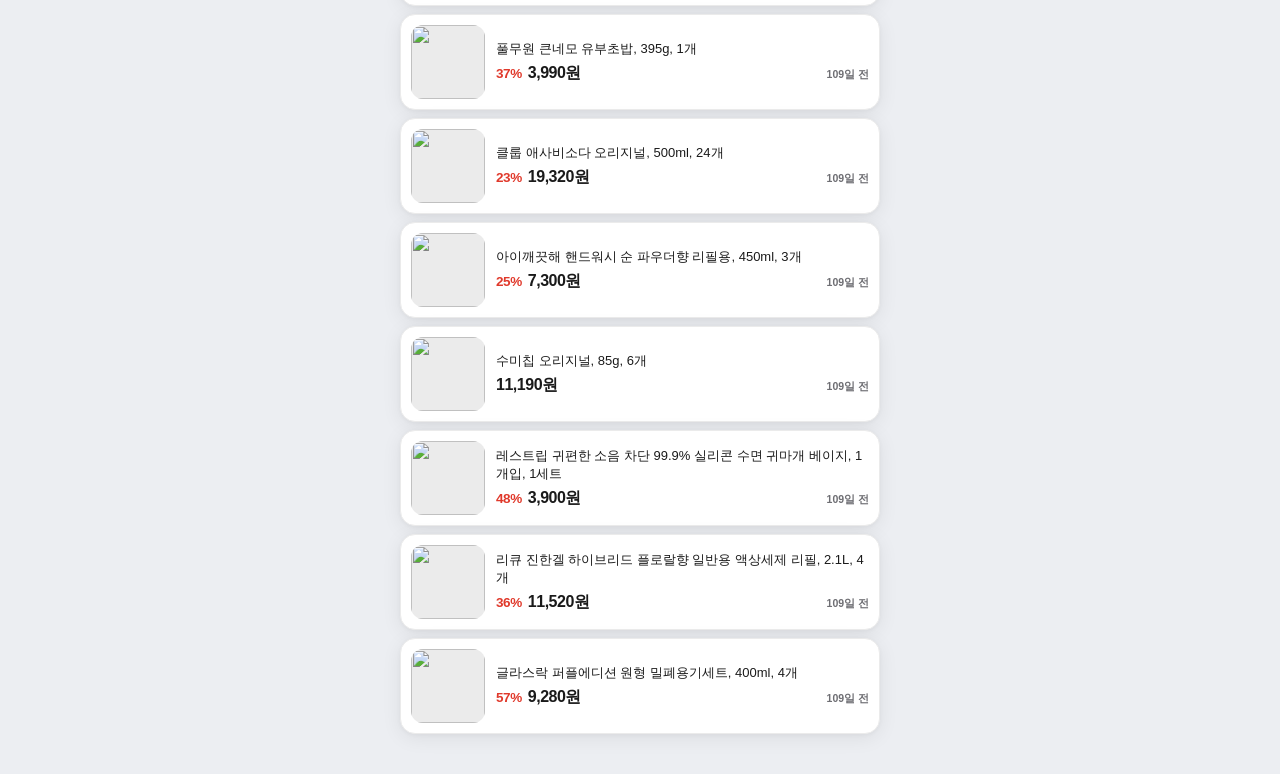
==== commit ca370781: "카톡 미리보기 이미지 2종 교체 + 랭킹 탭 명칭 TOP 50으로 변경 - images/og-image.jpg: 신규 디자인("오늘 딜 여기 다 있어요") 960x504 - ima" ====
--- a/index.html
+++ b/index.html
@@ -26,7 +26,9 @@
 <meta property="og:title" content="🔥 오늘의 핫딜 모아보기 🔥" />
 <meta property="og:description" content="품절·가격 변동시 핫딜 종료!" />
 <meta property="og:url" content="https://hotdeal-fairy.github.io/hotdeal/" />
-<meta property="og:image" content="https://hotdeal-fairy.github.io/hotdeal/images/og-image.jpg?v=2" />
+<meta property="og:image" content="https://hotdeal-fairy.github.io/hotdeal/images/og-image.jpg?v=3" />
+<meta property="og:image:width" content="960" />
+<meta property="og:image:height" content="504" />
 <!-- style.css 수정 시마다 ?v= 뒤 숫자를 올려 브라우저 캐시 무효화 (별도 빌드 단계가 없는 정적 사이트라 수동 관리) -->
 <link rel="stylesheet" href="style.css?v=12" />
 </head>
